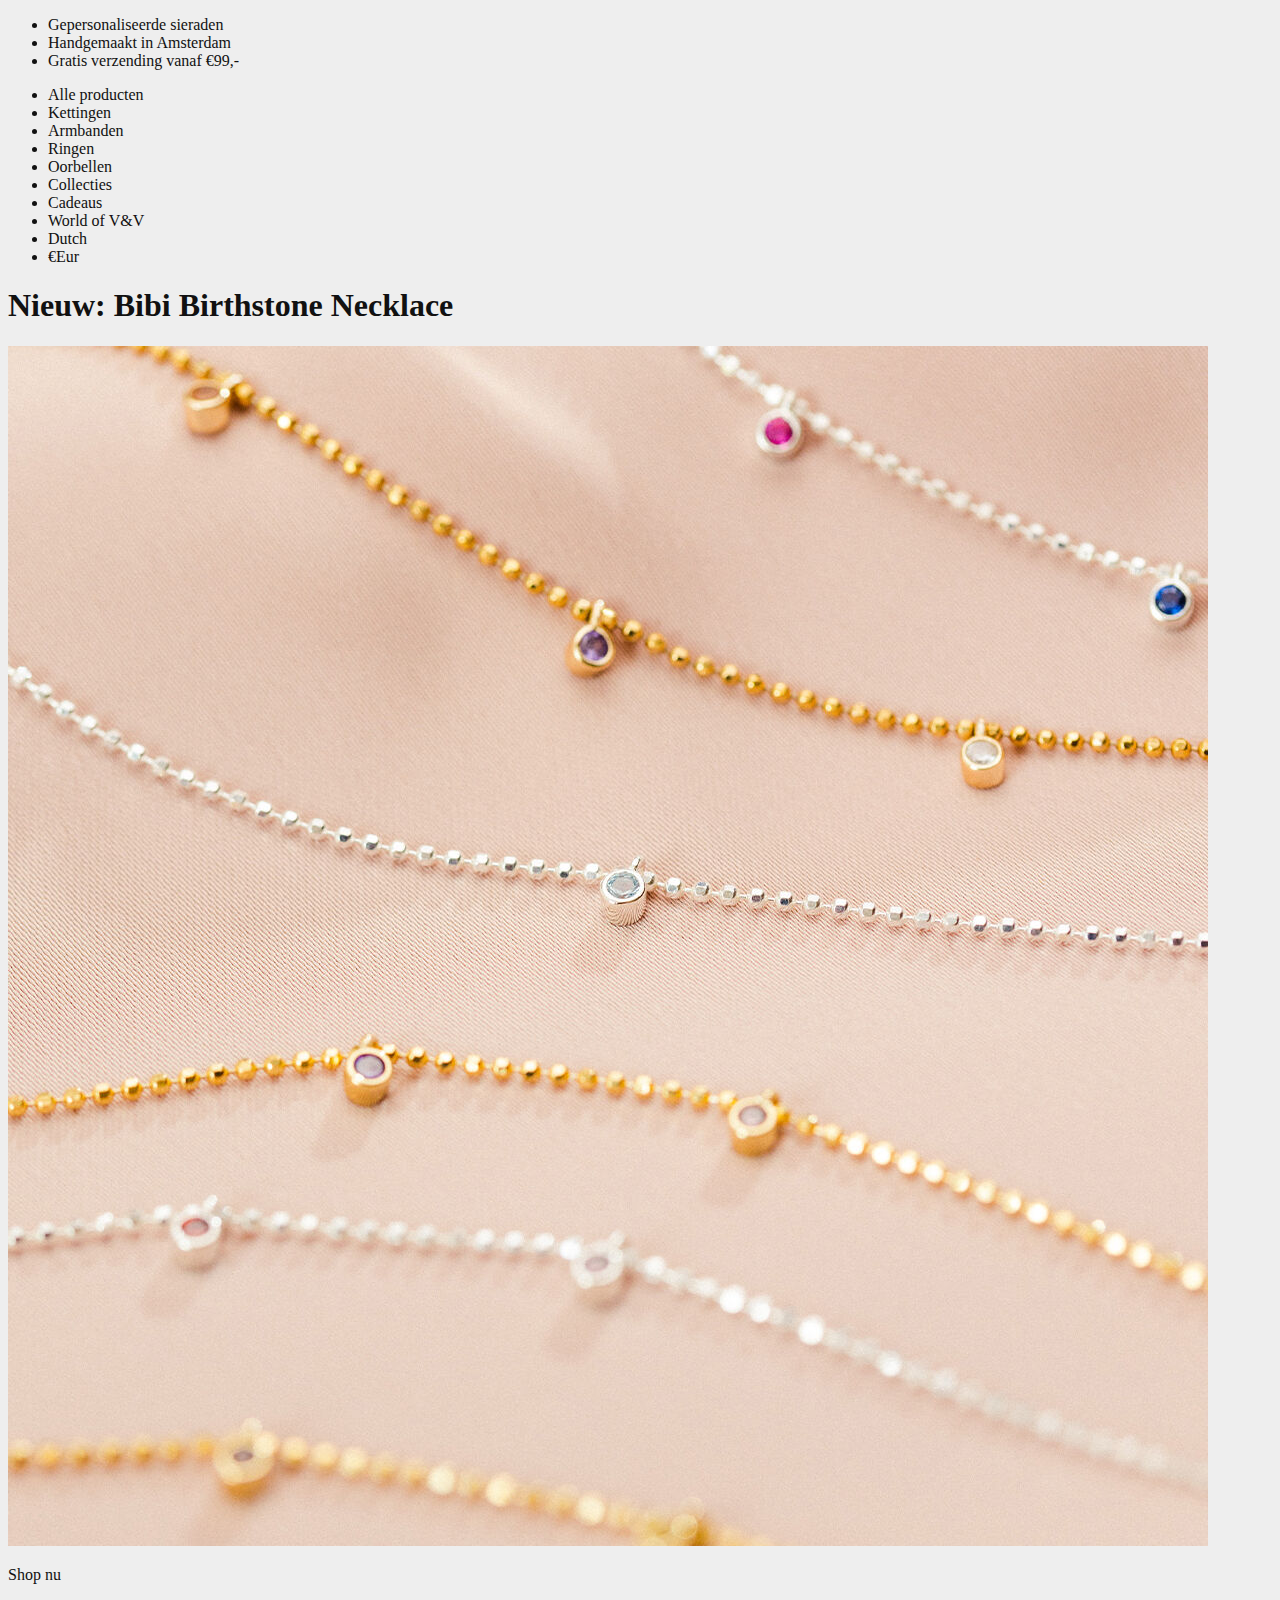
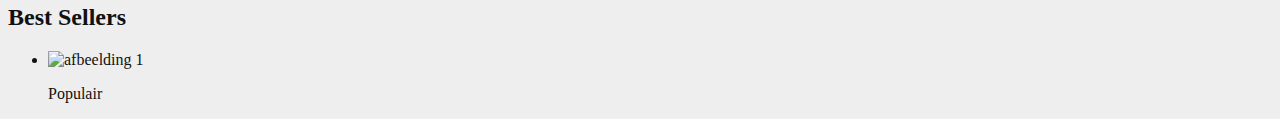
==== index.html @ b92e1af5 "Add files via upload" ====
<!doctype html>
<html lang="nl">
	
<head>
	<meta charset="UTF-8">
	<meta name="author" content="Shelley Schelhaas">
	<meta name="viewport" content="width=device-width, initial-scale=1">
	<title>Gepersonaliseerde sieraden kopen bij Vedder & Vedder</title>
	<link href="styles/style.css" rel="stylesheet">
	<link rel="icon" type="image/svg+xml" href="images/favicoon.png">
</head>

<body>
	<header>
		<ul>
			<li>Gepersonaliseerde sieraden</li>
			<li>Handgemaakt in Amsterdam</li>	
			<li>Gratis verzending vanaf €99,-</li>
		</ul>

		<nav>
			<ul>
				<li class="navigatie">Alle producten</li>
				<li class="navigatie">Kettingen</li>	
				<li class="navigatie">Armbanden</li>
				<li class="navigatie">Ringen</li>
				<li class="navigatie">Oorbellen</li>	
				<li class="navigatie">Collecties</li>
				<li class="navigatie">Cadeaus</li>
				<li class="navigatie">World of V&V</li>	
				<li class="navigatie">Dutch</li>
				<li class="navigatie">€Eur</li>
			</ul>
		</nav>
	</header>

	<h1>Nieuw: Bibi Birthstone Necklace</h1>

		<section>
			<img src="images/1200x1200bibibubble.jpeg" alt="Bibi Birthstone Necklace">
			<p>Shop nu</p>
		</section>

		<section>
			<h2>Best Sellers</h2>
			<ul>
				<li><img src="afbeelding 1" alt="afbeelding 1">	<p>Populair</p> </li>
			</ul>
		</section>

	
</body>
	
</html>
---- styles/style.css ----
/**************/
/* CSS REMEDY */
/**************/
*, *::after, *::before {
  box-sizing:border-box;  
}

button, summary {
	cursor: pointer;
}





/*********************/
/* CUSTOM PROPERTIES */
/*********************/
:root {
	/* startje */
	--color-text:#111;
	--color-background:#eee;
}





/****************/
/* JOUW STYLING */
/****************/

/* jouw code */

body {
  color:var(--color-text);
  background-color:var(--color-background);
}
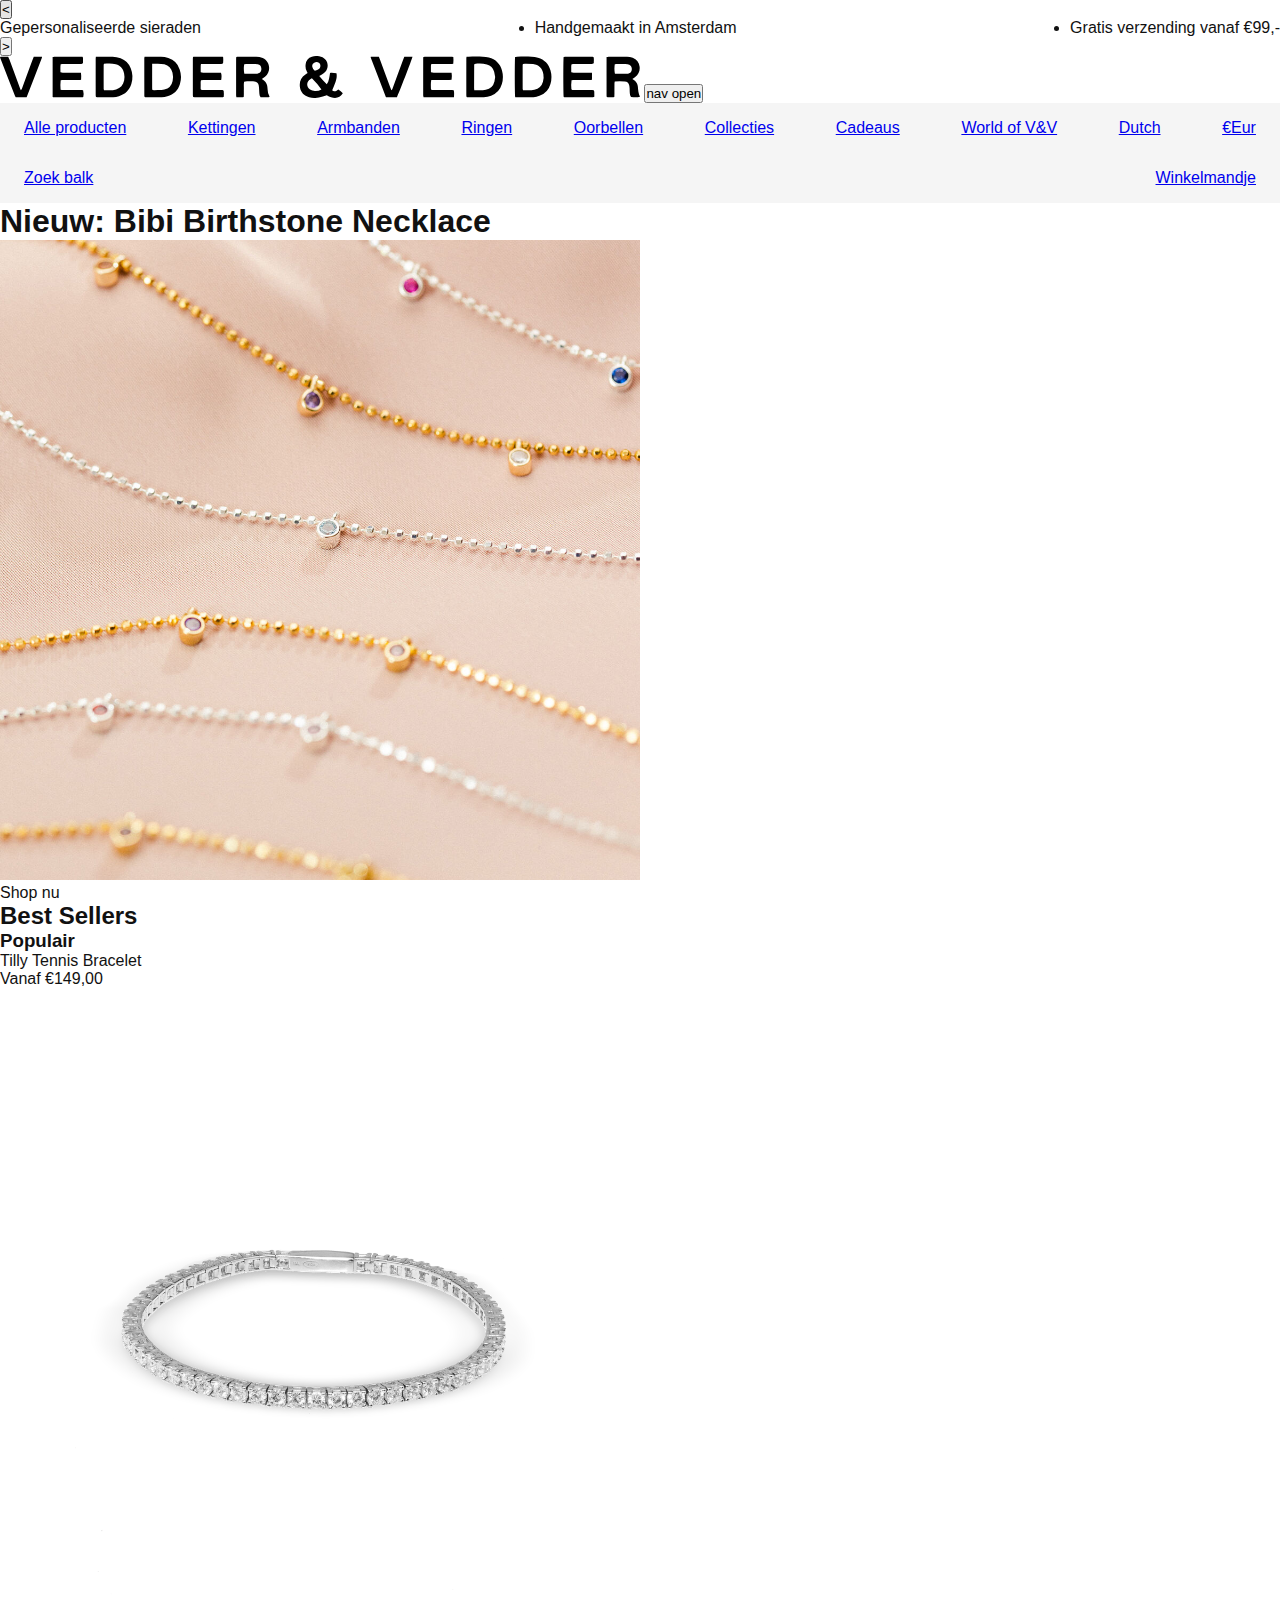
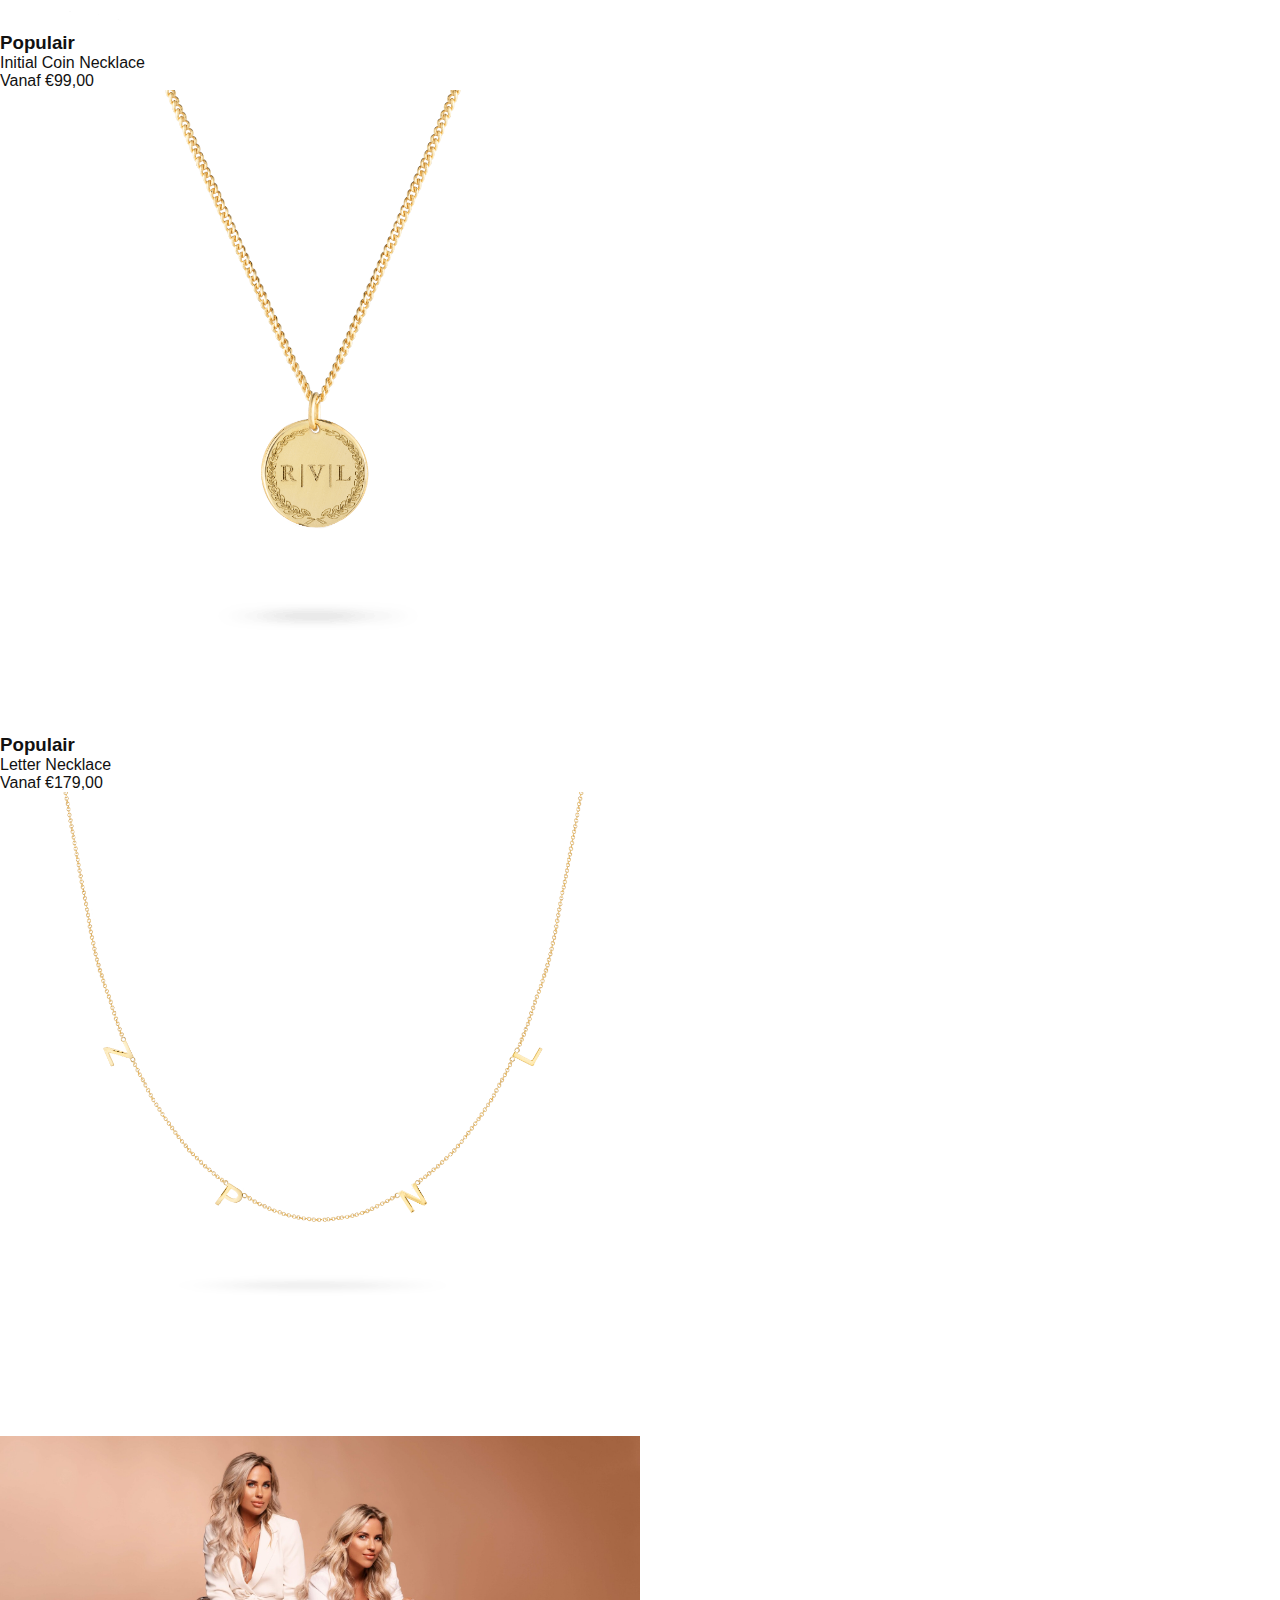
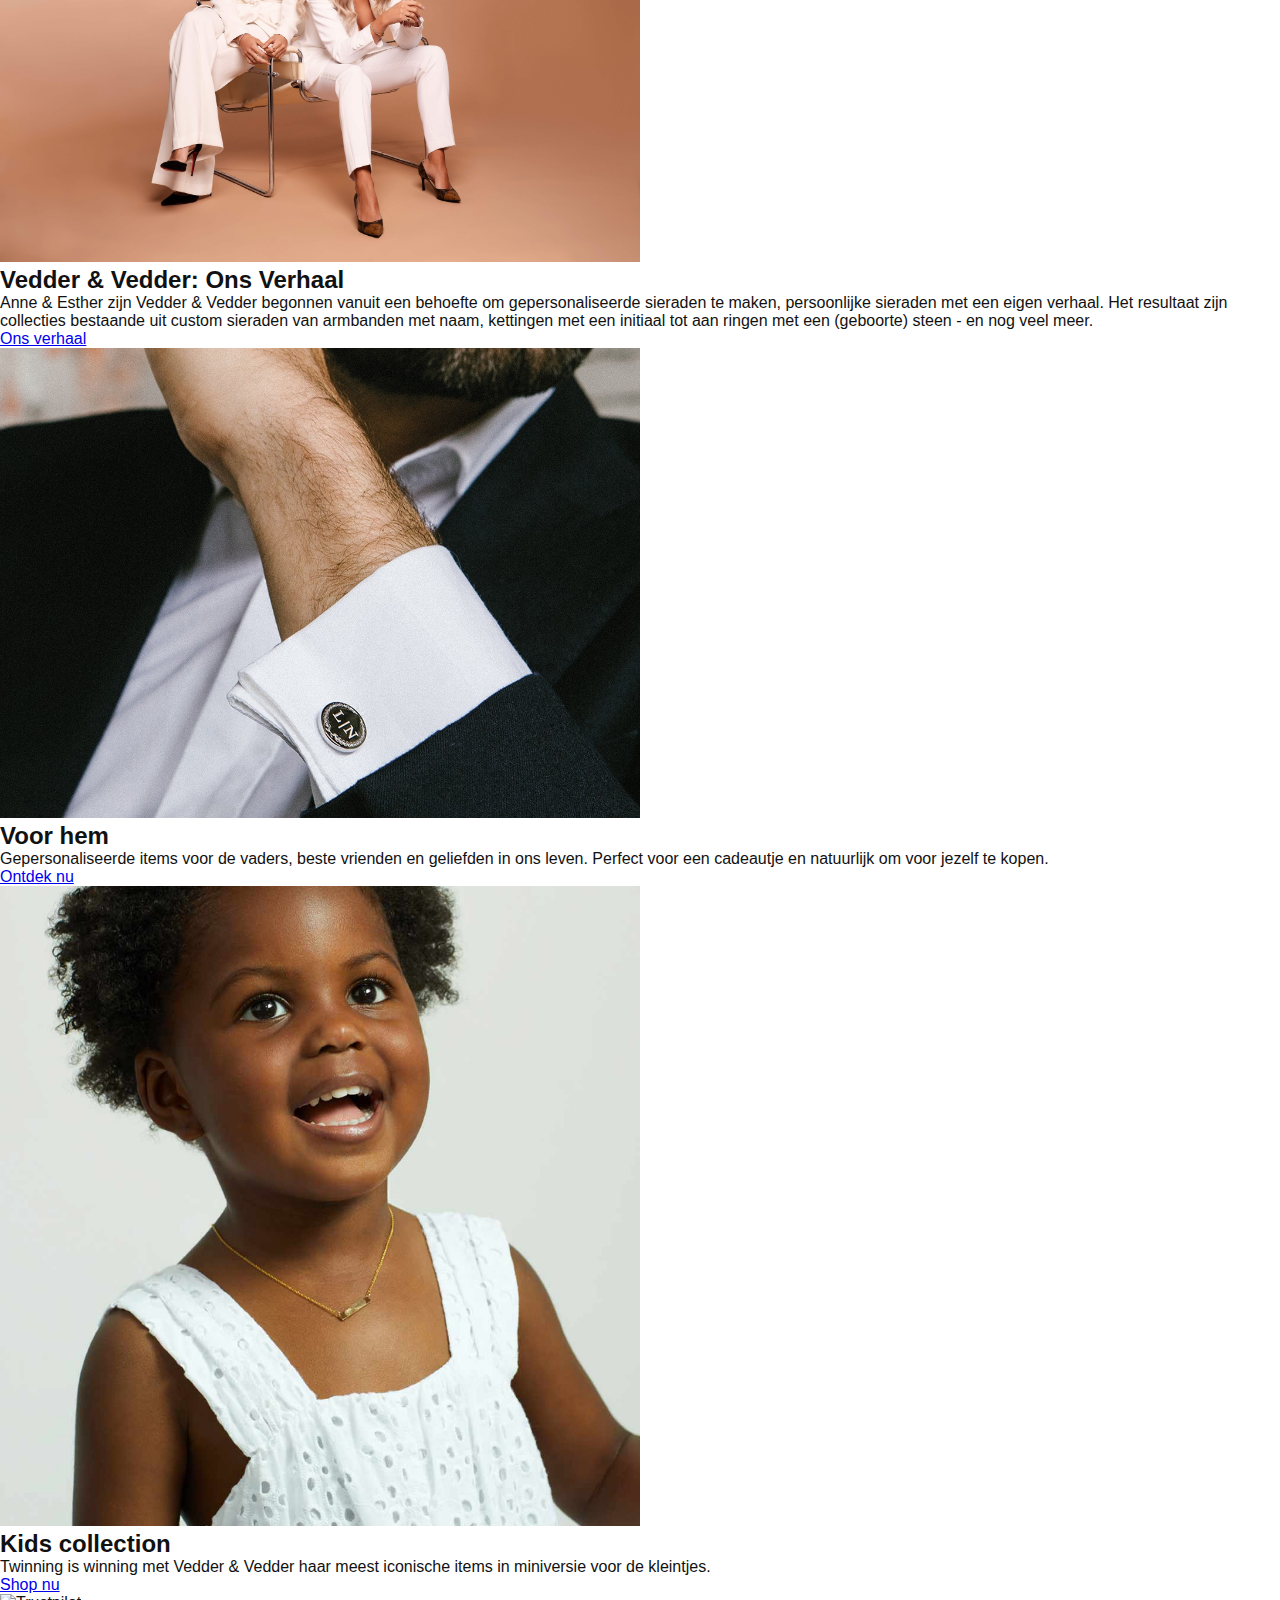
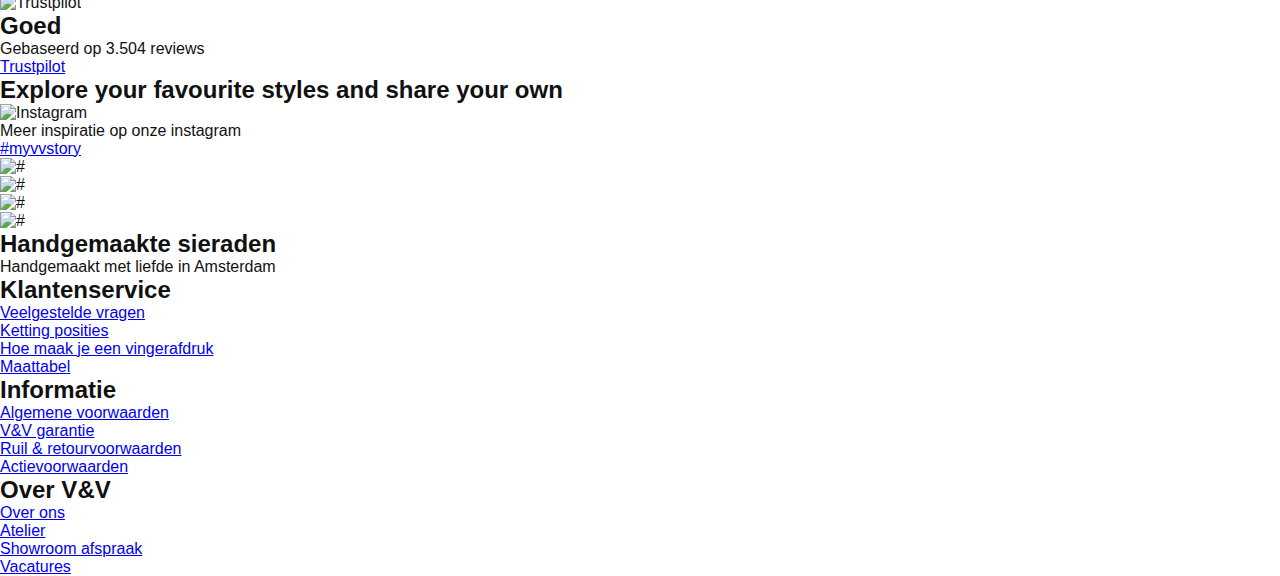
==== commit d7443a66: "Add files via upload" ====
--- a/index.html
+++ b/index.html
@@ -1,6 +1,6 @@
 <!doctype html>
 <html lang="nl">
-	
+
 <head>
 	<meta charset="UTF-8">
 	<meta name="author" content="Shelley Schelhaas">
@@ -12,31 +12,48 @@
 
 <body>
 	<header>
-		<ul>
-			<li>Gepersonaliseerde sieraden</li>
-			<li>Handgemaakt in Amsterdam</li>	
-			<li>Gratis verzending vanaf €99,-</li>
-		</ul>
+		<section>
+			<a href="#" aria-label="welcome sadbckhjas ba"><img src="images/logo.svg" alt="Vedder & Vedder logo"></a>
 
-		<nav>
-			<ul>
-				<li class="navigatie">Alle producten</li>
-				<li class="navigatie">Kettingen</li>	
-				<li class="navigatie">Armbanden</li>
-				<li class="navigatie">Ringen</li>
-				<li class="navigatie">Oorbellen</li>	
-				<li class="navigatie">Collecties</li>
-				<li class="navigatie">Cadeaus</li>
-				<li class="navigatie">World of V&V</li>	
-				<li class="navigatie">Dutch</li>
-				<li class="navigatie">€Eur</li>
-			</ul>
-		</nav>
+			<button>nav open</button>
+			<nav>
+				<ul>
+					<li><a href="#"> Alle producten </a></li>
+					<li><a href="#">Kettingen</a></li>
+					<li><a href="#">Armbanden</a></li>
+					<li><a href="#">Ringen</a></li>
+					<li><a href="#">Oorbellen</a></li>
+					<li><a href="#">Collecties</a></li>
+					<li><a href="#">Cadeaus</a></li>
+					<li><a href="#">World of V&V</a></li>
+					<li><a href="#">Dutch</a></li>
+					<li><a href="#">€Eur</a></li>
+				</ul>
+			</nav>
+	
+			<nav>
+				<ul>
+					<li><a href="#"> Zoek balk </a></li>
+					<li><a href="#"> Winkelmandje </a></li>
+				</ul>
+			</nav>
+		</section>
+
+		<section>
+			<button><</button> 
+				<ul>
+					<li>Gepersonaliseerde sieraden</li>
+					<li>Handgemaakt in Amsterdam</li>
+					<li>Gratis verzending vanaf €99,-</li>
+				</ul>
+					<button>></button>
+		</section>
 	</header>
 
-	<h1>Nieuw: Bibi Birthstone Necklace</h1>
 
+	<main>
 		<section>
+			<h1>Nieuw: Bibi Birthstone Necklace</h1>
 			<img src="images/1200x1200bibibubble.jpeg" alt="Bibi Birthstone Necklace">
 			<p>Shop nu</p>
 		</section>
@@ -44,11 +61,118 @@
 		<section>
 			<h2>Best Sellers</h2>
 			<ul>
-				<li><img src="afbeelding 1" alt="afbeelding 1">	<p>Populair</p> </li>
+				<li>
+					<h3>Populair</h3>
+					<p>Tilly Tennis Bracelet</p>
+					<p>Vanaf €149,00</p>
+					<img src="images/show_tennis_bracelet-silver_met_schaduw.webp" alt="Tilly Tennis Bracelet">
+				</li>
+
+				<li>
+					<h3>Populair</h3>
+					<p>Initial Coin Necklace</p>
+					<p>Vanaf €99,00</p>
+					<img src="images/initial_coin_necklace___rvl___gold.webp" alt="Initial Coin Necklace">
+				</li>
+
+				<li>
+					<h3>Populair</h3>
+					<p>Letter Necklace</p>
+					<p>Vanaf €179,00</p>
+					<img src="images/letter_necklace_vertical_4.webp" alt="Letter Necklace">
+				</li>
 			</ul>
 		</section>
 
-	
+		<section>
+			<img src="images/an-es-homepage.jpeg" alt="Anne & Esther Vedder">
+			<h2>Vedder & Vedder: Ons Verhaal</h2>
+			<p>Anne & Esther zijn Vedder & Vedder begonnen vanuit een behoefte om gepersonaliseerde sieraden te maken,
+				persoonlijke sieraden met een eigen verhaal. Het resultaat zijn collecties bestaande uit custom
+				sieraden van armbanden met naam, kettingen met een initiaal tot aan ringen met een (geboorte) steen - en
+				nog veel
+				meer.</p>
+			<p><a href="#"> Ons verhaal</a></li>
+			</p>
+		</section>
+
+		<section>
+			<img src="images/mens_collection.webp" alt="De mannencollectie">
+			<h2>Voor hem</h2>
+			<p>Gepersonaliseerde items voor de vaders, beste vrienden en geliefden in ons leven. Perfect voor een
+				cadeautje
+				en natuurlijk om voor jezelf te kopen.</p>
+			<p><a href="#">Ontdek nu</a></li>
+			</p>
+		</section>
+
+		<section>
+			<img src="images/kids_1.webp" alt="De kidscollectie">
+			<h2>Kids collection</h2>
+			<p>Twinning is winning met Vedder & Vedder haar meest iconische items in miniversie voor de kleintjes.</p>
+			<p><a href="#">Shop nu</a></li>
+			</p>
+		</section>
+
+		<section>
+			<img src="#" alt="Trustpilot">
+			<h2>Goed</h2>
+			<p>Gebaseerd op 3.504 reviews</p>
+			<p><a href="https://www.trustpilot.com/review/www.vedder-vedder.com">Trustpilot</a></p>
+		</section>
+
+
+		<section>
+			<h2>Explore your favourite styles and share your own</h2>
+			<img src="#" alt="Instagram">
+			<p>Meer inspiratie op onze instagram</p>
+			<p><a href="https://www.instagram.com/explore/tags/myvvstory/">#myvvstory</a></p>
+			<ul>
+				<li><img src="#" alt="#"></li>
+				<li><img src="#" alt="#"></li>
+				<li><img src="#" alt="#"></li>
+				<li><img src="#" alt="#"></li>
+			</ul>
+		</section>
+
+		<section>
+			<h2>Handgemaakte sieraden</h2>
+			<p>Handgemaakt met liefde in Amsterdam</p>
+		</section>
+	</main>
+
+	<footer>
+		<section>
+			<h2>Klantenservice</h2>
+			<ul>
+				<li><a href="#">Veelgestelde vragen</a></li>
+				<li><a href="#">Ketting posities</a></li>
+				<li><a href="#">Hoe maak je een vingerafdruk</a></li>
+				<li><a href="#">Maattabel</a></li>
+			</ul>
+		</section>
+
+		<section>
+			<h2>Informatie</h2>
+			<ul>
+				<li><a href="#">Algemene voorwaarden</a></li>
+				<li><a href="#">V&V garantie</a></li>
+				<li><a href="#">Ruil & retourvoorwaarden</a></li>
+				<li><a href="#">Actievoorwaarden</a></li>
+			</ul>
+		</section>
+
+		<section>
+			<h2>Over V&V</h2>
+			<ul>
+				<li><a href="#">Over ons</a></li>
+				<li><a href="#">Atelier</a></li>
+				<li><a href="#">Showroom afspraak</a></li>
+				<li><a href="#">Vacatures</a></li>
+			</ul>
+		</section>
+	</footer>
+
 </body>
-	
-</html>
+
+</html>--- a/styles/style.css
+++ b/styles/style.css
@@ -1,11 +1,16 @@
 /**************/
 /* CSS REMEDY */
 /**************/
-*, *::after, *::before {
-  box-sizing:border-box;  
+*,
+*::after,
+*::before {
+	box-sizing: border-box;
+	padding: 0;
+	margin: 0;
 }
 
-button, summary {
+button,
+summary {
 	cursor: pointer;
 }
 
@@ -18,8 +23,8 @@
 /*********************/
 :root {
 	/* startje */
-	--color-text:#111;
-	--color-background:#eee;
+	--color-text: #111;
+	--color-background: #white;
 }
 
 
@@ -30,10 +35,94 @@
 /* JOUW STYLING */
 /****************/
 
-/* jouw code */
-
 body {
-  color:var(--color-text);
-  background-color:var(--color-background);
+	color: var(--color-text);
+	background-color: var(--color-background);
+	font-family: Mabry Pro, Helvetica Neue, Helvetica, Arial, sans-serif;
 }
 
+
+
+
+
+img {
+	max-width: 50%;
+}
+
+
+
+/****************/
+/* HEADER */
+/****************/
+
+body header {
+	display: flex;
+	flex-direction: column-reverse;
+}
+
+
+header {
+	background-color: white;
+	
+}
+
+
+
+header section:nth-of-type(2) ul {
+	display: flex;
+	justify-content: space-between;
+}
+
+header section a {
+	order: 2;
+}
+
+
+ul {}
+
+
+
+
+nav {
+	background: whitesmoke;
+	padding: 0 1em;
+	color: darkgrey;
+	margin: auto;
+}
+
+
+nav ul {
+	list-style-type: none;
+	display: flex;
+	flex-wrap: wrap;
+	justify-content: space-between;
+	align-items: center;
+}
+
+
+
+
+
+nav li {
+	display: block;
+	padding: 1em .5em;
+}
+
+
+
+
+/****************/
+/* MAIN */
+/****************/
+
+main {}
+
+
+
+
+
+/****************/
+/* FOOTER */
+/****************/
+
+footer {}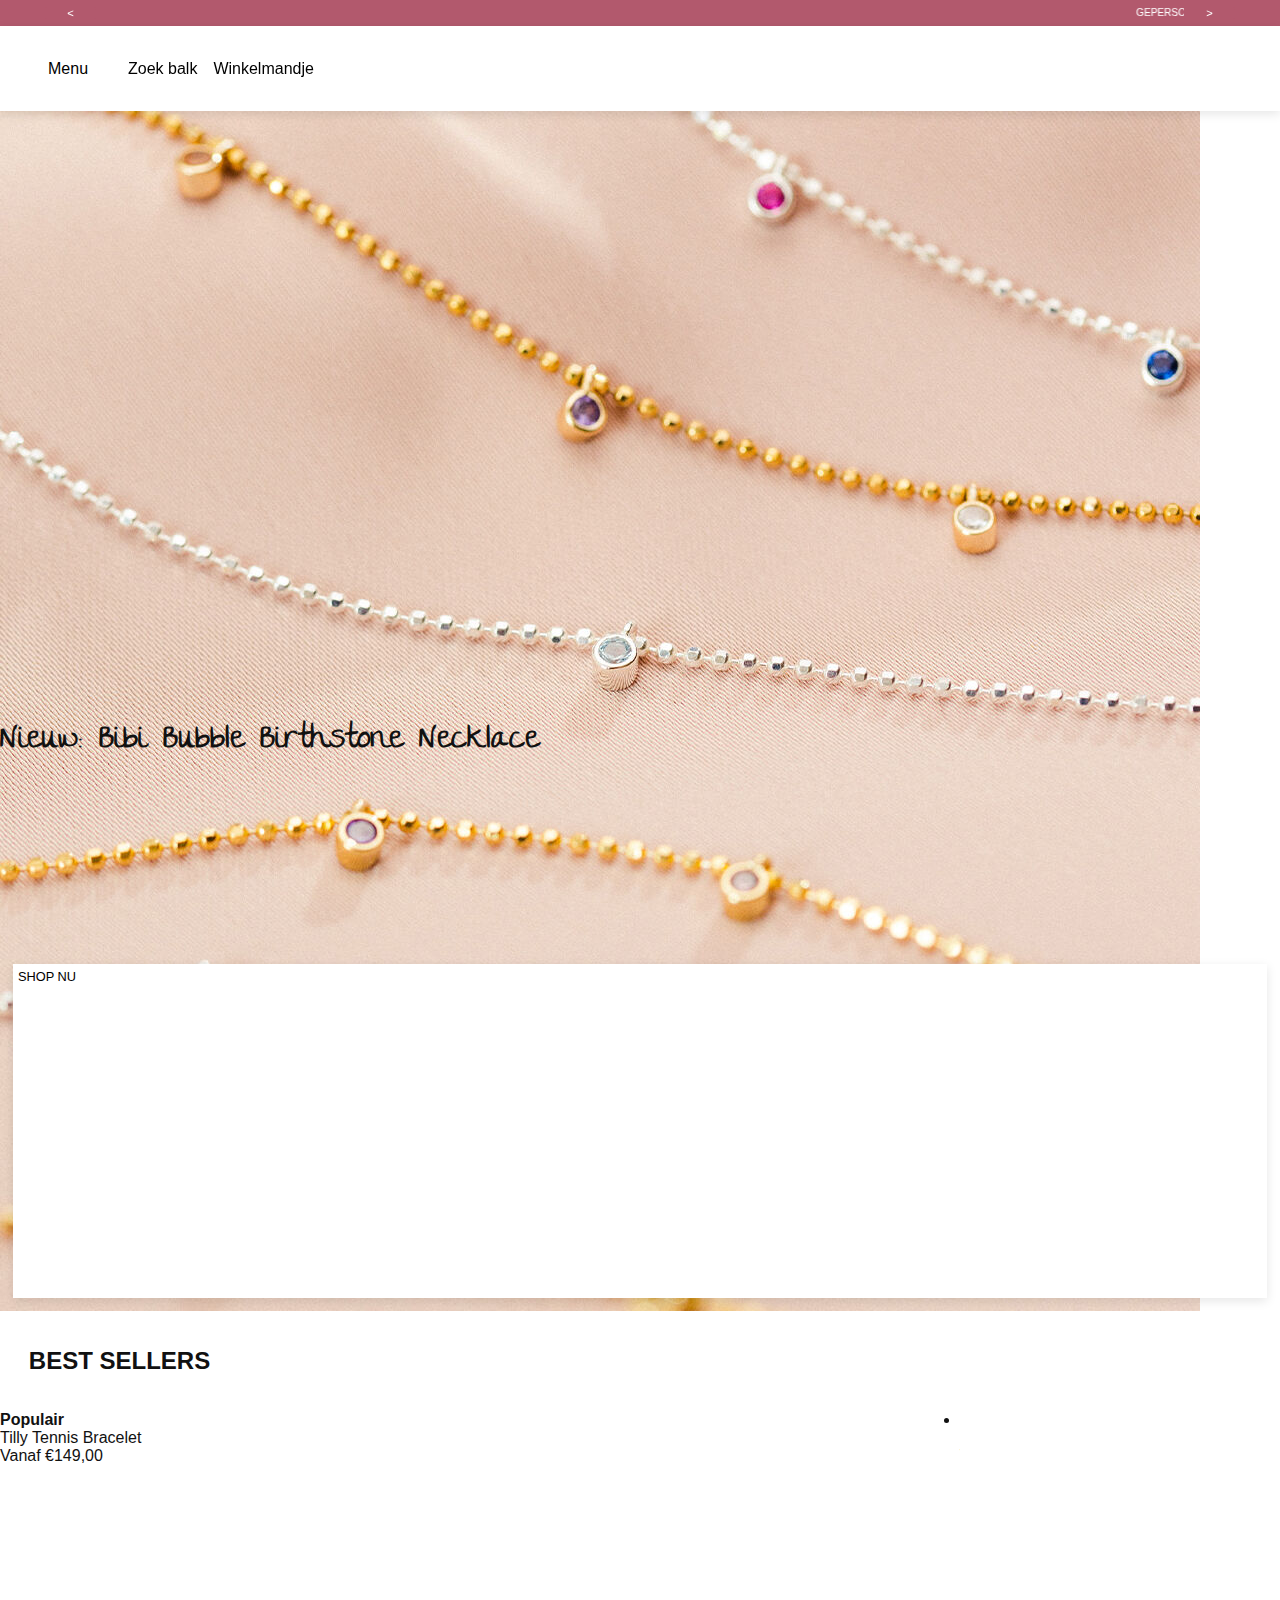
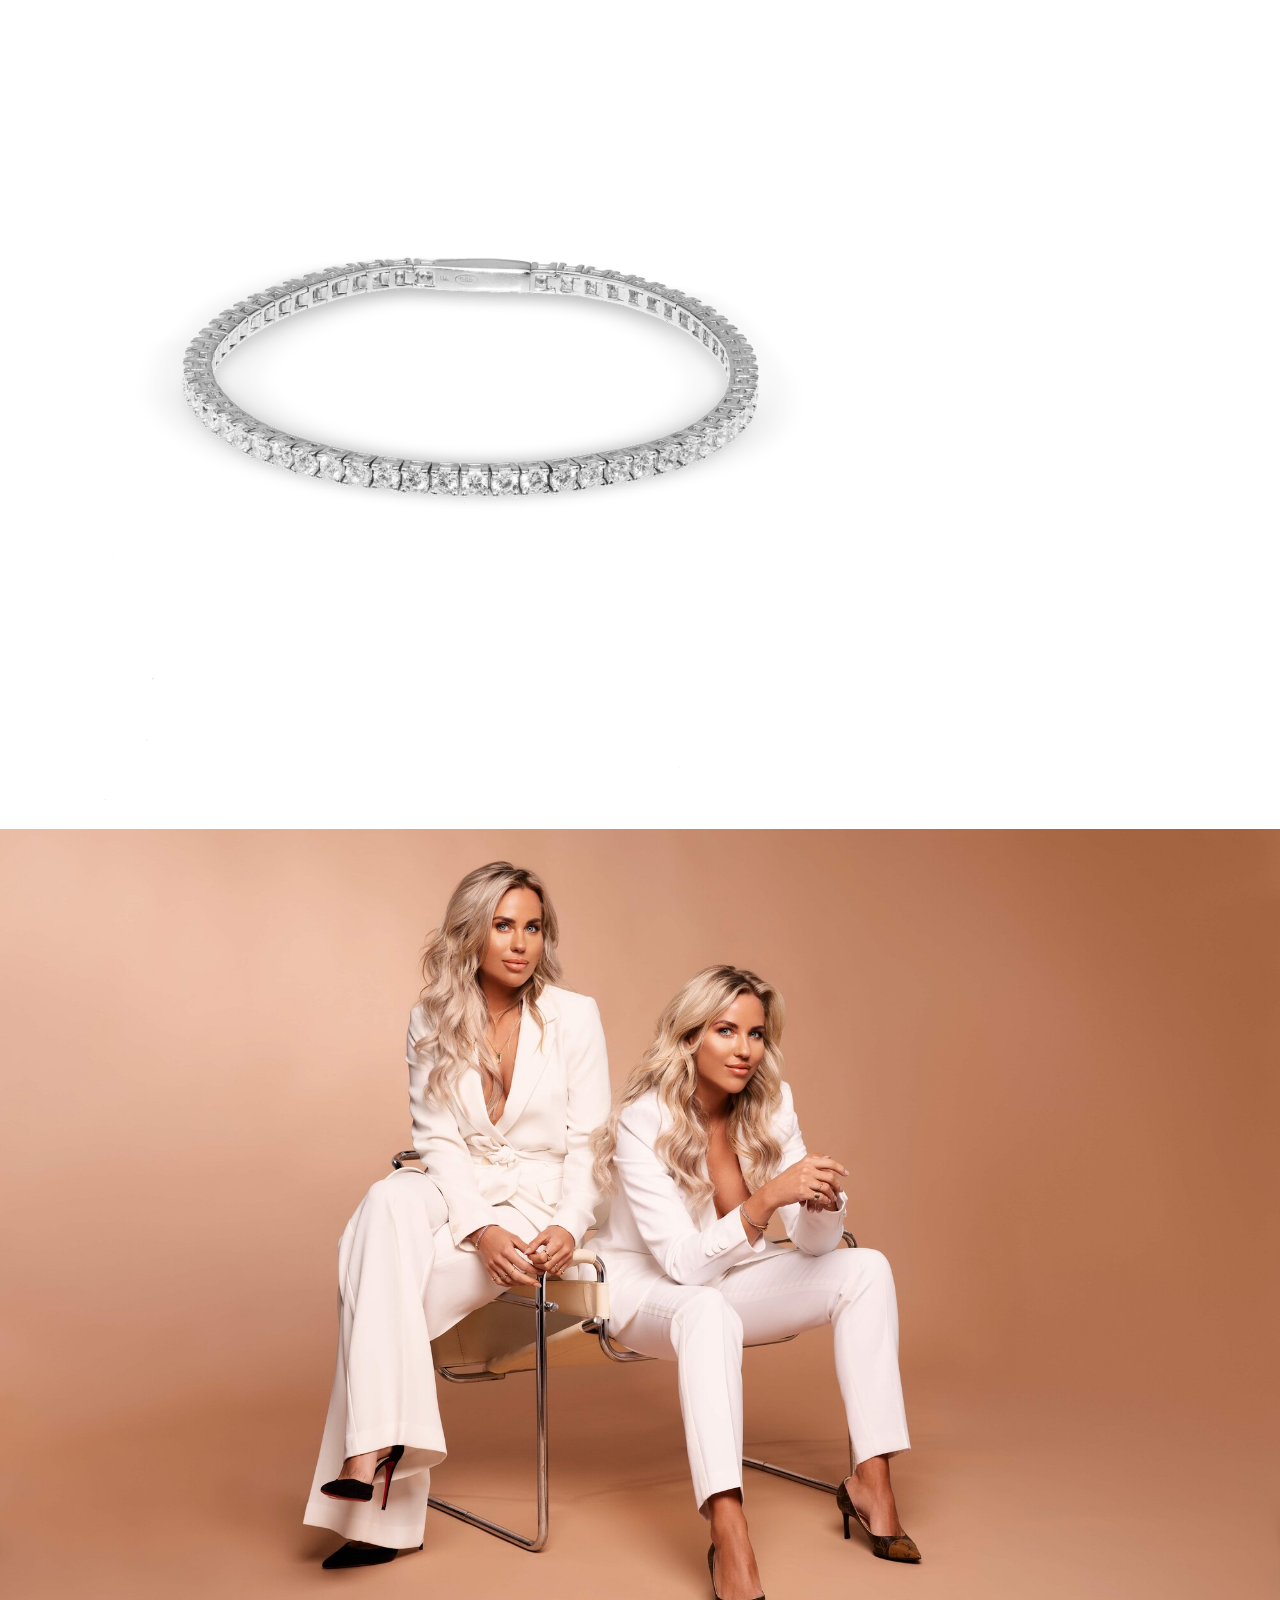
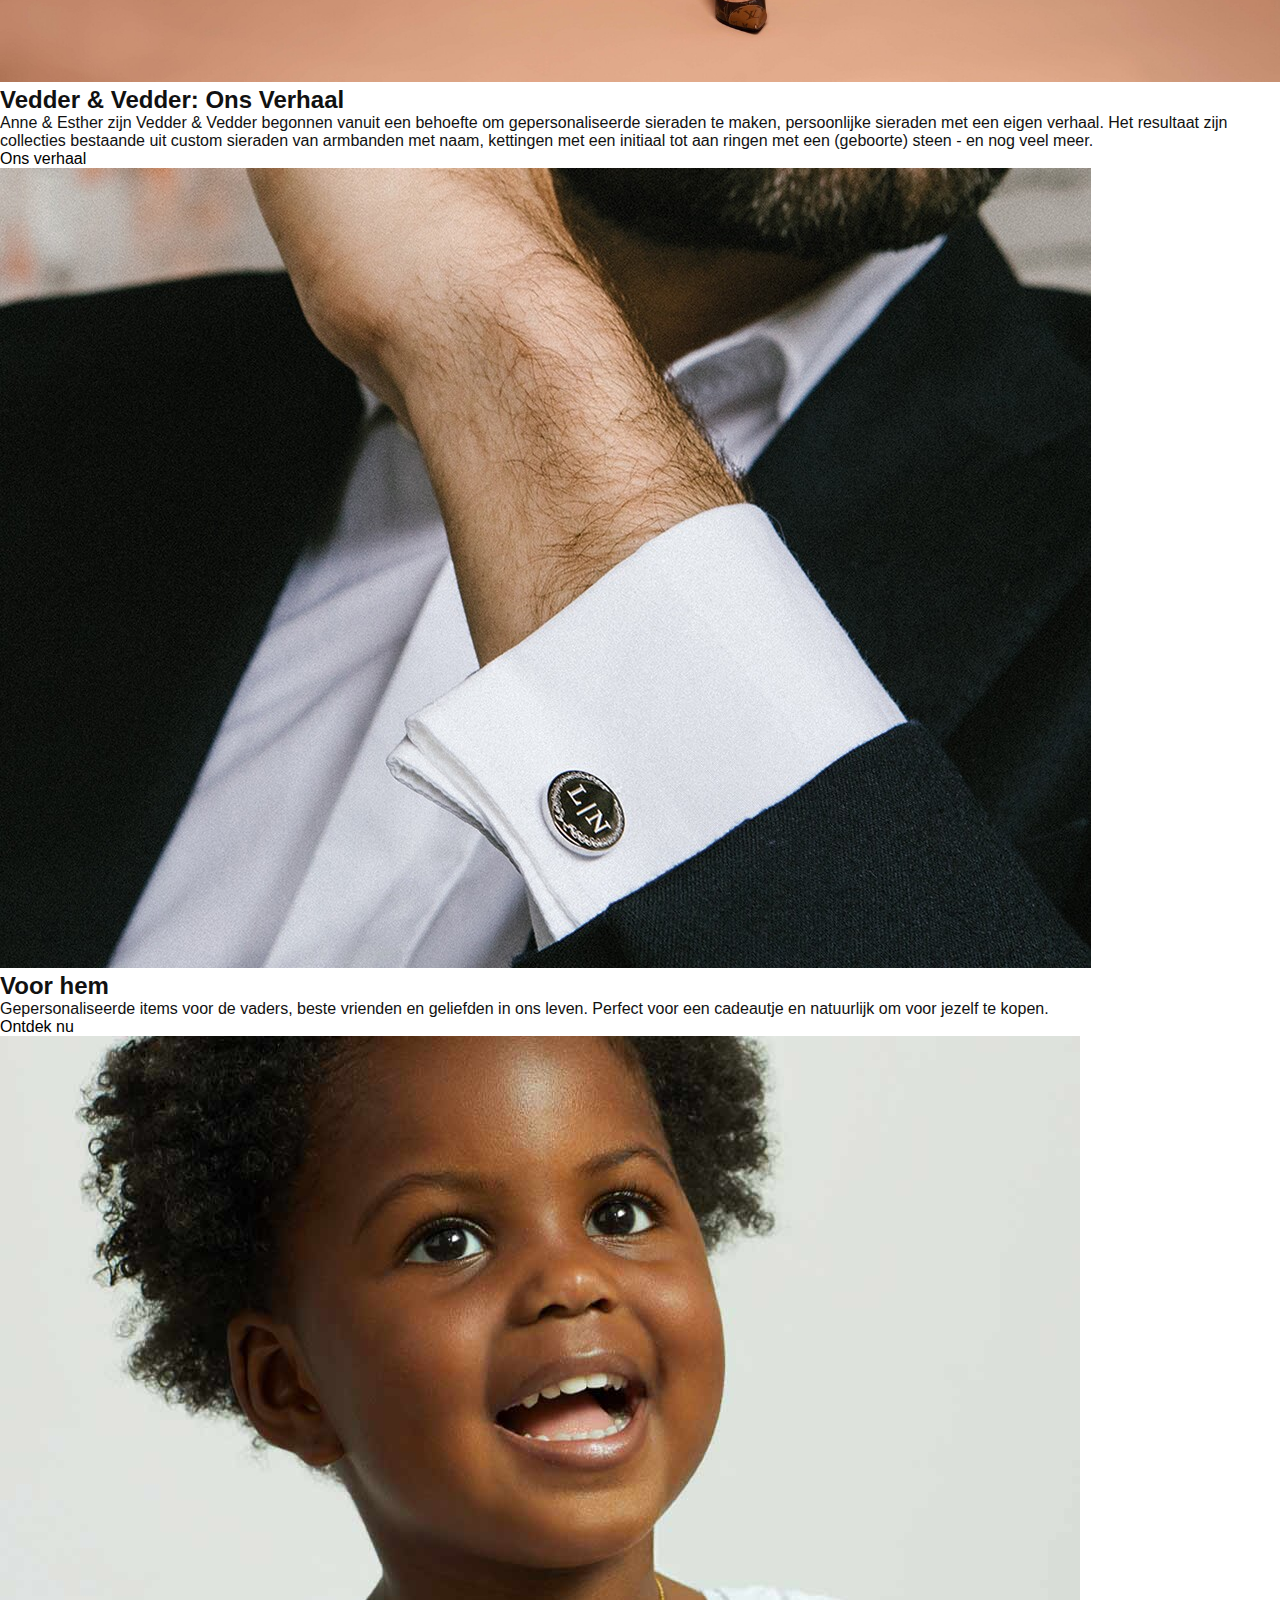
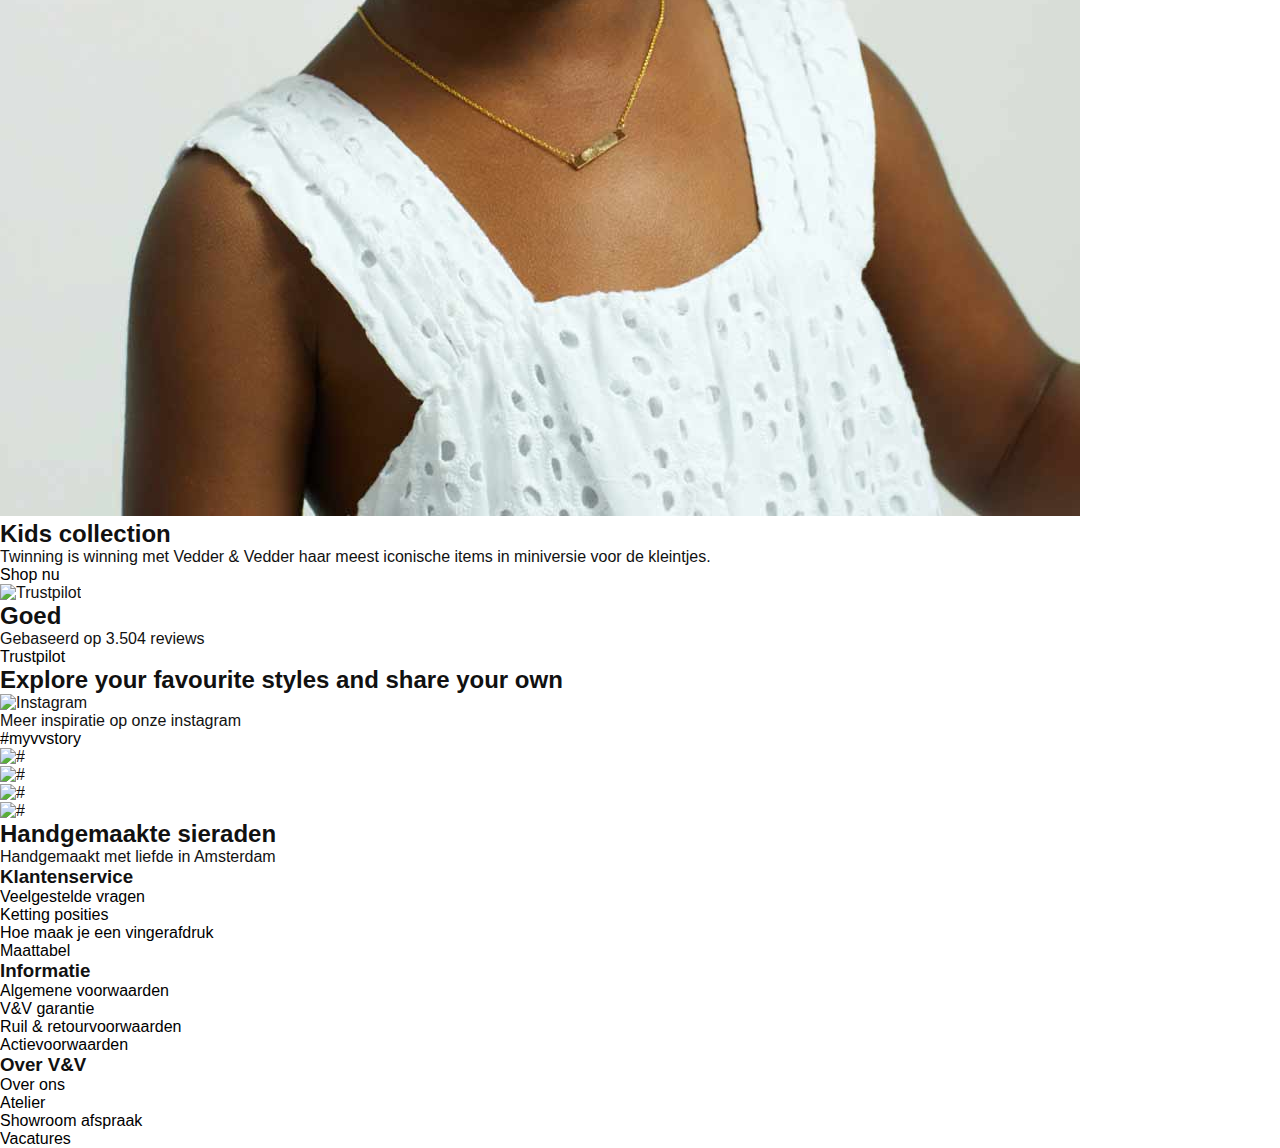
==== commit 3f4334c2: "Add files via upload" ====
--- a/index.html
+++ b/index.html
@@ -8,28 +8,34 @@
 	<title>Gepersonaliseerde sieraden kopen bij Vedder & Vedder</title>
 	<link href="styles/style.css" rel="stylesheet">
 	<link rel="icon" type="image/svg+xml" href="images/favicoon.png">
+	<style>
+		@import url('https://fonts.googleapis.com/css2?family=Alegreya+Sans:wght@500&family=Luckiest+Guy&family=Pacifico&family=Sniglet:wght@400;800&family=Source+Sans+Pro:wght@300&family=The+Girl+Next+Door&display=swap');
+		</style>
 </head>
 
 <body>
 	<header>
 		<section>
-			<a href="#" aria-label="welcome sadbckhjas ba"><img src="images/logo.svg" alt="Vedder & Vedder logo"></a>
+			
+			<h1 aria-label="Welkom bij Vedder & Vedder">
+				<img src="images/logo.svg" alt="Vedder & Vedder logo">
+			</h1>
 
-			<button>nav open</button>
-			<nav>
-				<ul>
-					<li><a href="#"> Alle producten </a></li>
-					<li><a href="#">Kettingen</a></li>
-					<li><a href="#">Armbanden</a></li>
-					<li><a href="#">Ringen</a></li>
-					<li><a href="#">Oorbellen</a></li>
-					<li><a href="#">Collecties</a></li>
-					<li><a href="#">Cadeaus</a></li>
-					<li><a href="#">World of V&V</a></li>
-					<li><a href="#">Dutch</a></li>
-					<li><a href="#">€Eur</a></li>
-				</ul>
-			</nav>
+			<button>Menu</button>
+				<nav>
+					<ul>
+						<li><a href="#"> Alle producten </a></li>
+						<li><a href="#">Kettingen</a></li>
+						<li><a href="#">Armbanden</a></li>
+						<li><a href="#">Ringen</a></li>
+						<li><a href="#">Oorbellen</a></li>
+						<li><a href="#">Collecties</a></li>
+						<li><a href="#">Cadeaus</a></li>
+						<li><a href="#">World of V&V</a></li>
+						<li><a href="#">Dutch</a></li>
+						<li><a href="#">€Eur</a></li>
+					</ul>
+				</nav>
 	
 			<nav>
 				<ul>
@@ -41,42 +47,45 @@
 
 		<section>
 			<button><</button> 
+			<marquee behavior="" direction="">
 				<ul>
 					<li>Gepersonaliseerde sieraden</li>
 					<li>Handgemaakt in Amsterdam</li>
 					<li>Gratis verzending vanaf €99,-</li>
 				</ul>
+			  </marquee>
 					<button>></button>
 		</section>
 	</header>
 
 
+
 	<main>
 		<section>
-			<h1>Nieuw: Bibi Birthstone Necklace</h1>
+			<h2>Nieuw: Bibi Bubble Birthstone Necklace</h2>
 			<img src="images/1200x1200bibibubble.jpeg" alt="Bibi Birthstone Necklace">
 			<p>Shop nu</p>
 		</section>
 
 		<section>
-			<h2>Best Sellers</h2>
+			<h3>Best Sellers</h3>
 			<ul>
 				<li>
-					<h3>Populair</h3>
+					<h4>Populair</h4>
 					<p>Tilly Tennis Bracelet</p>
 					<p>Vanaf €149,00</p>
 					<img src="images/show_tennis_bracelet-silver_met_schaduw.webp" alt="Tilly Tennis Bracelet">
 				</li>
 
 				<li>
-					<h3>Populair</h3>
+					<h4>Populair</h4>
 					<p>Initial Coin Necklace</p>
 					<p>Vanaf €99,00</p>
 					<img src="images/initial_coin_necklace___rvl___gold.webp" alt="Initial Coin Necklace">
 				</li>
 
 				<li>
-					<h3>Populair</h3>
+					<h4>Populair</h4>
 					<p>Letter Necklace</p>
 					<p>Vanaf €179,00</p>
 					<img src="images/letter_necklace_vertical_4.webp" alt="Letter Necklace">
@@ -143,7 +152,7 @@
 
 	<footer>
 		<section>
-			<h2>Klantenservice</h2>
+			<h3>Klantenservice</h2>
 			<ul>
 				<li><a href="#">Veelgestelde vragen</a></li>
 				<li><a href="#">Ketting posities</a></li>
@@ -153,7 +162,7 @@
 		</section>
 
 		<section>
-			<h2>Informatie</h2>
+			<h3>Informatie</h2>
 			<ul>
 				<li><a href="#">Algemene voorwaarden</a></li>
 				<li><a href="#">V&V garantie</a></li>
@@ -163,7 +172,7 @@
 		</section>
 
 		<section>
-			<h2>Over V&V</h2>
+			<h3>Over V&V</h2>
 			<ul>
 				<li><a href="#">Over ons</a></li>
 				<li><a href="#">Atelier</a></li>
@@ -172,7 +181,8 @@
 			</ul>
 		</section>
 	</footer>
-
+	<script language="JavaScript" src="scripts/script.js">
+	</script>
 </body>
 
 </html>--- a/styles/style.css
+++ b/styles/style.css
@@ -41,13 +41,25 @@
 	font-family: Mabry Pro, Helvetica Neue, Helvetica, Arial, sans-serif;
 }
 
-
-
-
-
 img {
-	max-width: 50%;
-}
+	max-width: 100%;
+}
+
+a {
+	color: black;
+	text-decoration: none;
+}
+
+li	{
+	text-decoration: none;
+	appearance: none;
+
+}
+
+
+
+
+
 
 
 
@@ -55,58 +67,145 @@
 /* HEADER */
 /****************/
 
-body header {
+header {
+	min-height: 4em;
+
 	display: flex;
 	flex-direction: column-reverse;
-}
-
-
-header {
-	background-color: white;
+	position: sticky;
+	top: 0;
+	z-index: 100;
+}
+
+
+header section:nth-of-type(1) {
+
+	padding: 1.5em;
+	background-color: white;
+	box-shadow: 0 3px 10px rgb(0 0 0 / 0.1);
+
+	display: flex;
+	justify-content: space-between;
+	flex-direction: row;
+	justify-content: flex-start;
+	gap: 1em;
+	align-items: center;
+}
+
+
+
+
+/* NAV - menu */
+
+header section:nth-of-type(1) button {
+	padding: .5em;
+
+
+	display: flex;
+	align-items: center;
+	gap: .25em;
+
 	
-}
-
-
+	appearance: none;
+	background-color: white;
+	border: none;
+	border-radius: .25em;
+	font: inherit;
+	text-align: center;
+	color: black;
+
+	
+	position: relative;
+	z-index: 100;
+}
+
+
+/**************************/
+/* MENU OPENEN/SLUITEN */
+/**************************/
+
+header section:nth-of-type(1) nav:nth-of-type(1) ul {
+	background-color: white;
+	margin: 0;
+	padding: 0;
+	list-style: none;
+
+	display: flex;
+	flex-wrap: wrap;
+	flex-direction: column;
+	gap: 1em;
+	align-content: start;
+
+	background-color: #f8f7f4;
+	text-transform: uppercase;
+
+	position: fixed;
+	top: 0;
+	bottom: 0;
+	left: 0;
+	right: 0;
+
+	transform: translateY(-100%);
+	transition: 10s;
+}
+
+header section:nth-of-type(1) nav:nth-of-type(1).menuGeopend {
+	transform: translateY(0%);
+}
+
+
+
+header section:nth-of-type(1) nav:nth-of-type(2) ul {
+	margin: 0;
+	padding: 0;
+	list-style: none;
+
+	display: flex;
+	gap: 1em;
+	align-items: center;
+}
+
+/* SECTION 2 = RECLAME */
+header section:nth-of-type(2) button {
+	appearance: none;
+	background-color: white;
+	border: none;
+	border-radius: .25em;
+	font: inherit;
+	text-align: center;
+	color: black;
+}
+
+header section:nth-of-type(2) {
+	padding: 7px 4em;
+	background-color: #b2596d;
+	font-size: 0.7em;
+	color: white;
+	text-transform: uppercase;
+
+	display: flex;
+	justify-content: space-around;
+}
 
 header section:nth-of-type(2) ul {
-	display: flex;
+	padding: 0em 1em;
+	list-style: none;
+	font-size: .9em;
+
+	display: flex;
+	gap: 10em;
 	justify-content: space-between;
 }
 
-header section a {
-	order: 2;
-}
-
-
-ul {}
-
-
-
-
-nav {
-	background: whitesmoke;
-	padding: 0 1em;
-	color: darkgrey;
-	margin: auto;
-}
-
-
-nav ul {
-	list-style-type: none;
-	display: flex;
-	flex-wrap: wrap;
-	justify-content: space-between;
-	align-items: center;
-}
-
-
-
-
-
-nav li {
-	display: block;
-	padding: 1em .5em;
-}
+header section:nth-of-type(2) button {
+	padding: 0 2em;
+	background-color: #b2596d;
+	color: white;
+}
+
+
+
+
 
 
 
@@ -115,8 +214,104 @@
 /* MAIN */
 /****************/
 
+
 main {}
 
+/* SECTION 1 = NEW */
+
+main section:nth-of-type(1) {
+	display: grid;
+	grid-template-columns: 100%;
+	grid-template-rows: 10% 10% 10% 10% 10% 10% 10%;
+}
+
+main section:nth-of-type(1) h2 {
+	font-family: 'The Girl Next Door', cursive;
+	font-size: 2em;
+	
+
+	grid-column-start: 1;
+	grid-column-end: -1;
+
+	grid-row-start: 6;
+	grid-row-end: 7;
+	z-index: 90;
+}
+
+main section:nth-of-type(1) img {
+	grid-column-start: 1;
+	grid-column-end: -1;
+
+	grid-row-start: 1;
+	grid-row-end: 9;
+}
+
+main section:nth-of-type(1) p {
+	padding: .4em .4em .4em .4em;
+	margin: 1em 1em 1em 1em;
+	box-shadow: 0 3px 10px rgb(0 0 0 / 0.1);
+	text-transform: uppercase;
+	font-size: .8em;
+	color: black;
+	background-color: white;
+	
+
+	grid-column-start: 1;
+	grid-column-end: 2;
+
+	grid-row-start: 8;
+	grid-row-end: 9;
+
+}
+
+
+
+
+
+/* SECTION 2 = BESTSELLERS */
+main h3 {
+	text-transform: uppercase;
+	font-size: 1.5em;
+	padding: 1.5em 1.2em;
+}
+
+main section:nth-of-type(2) {}
+
+
+main section:nth-of-type(2) ul {
+	width: 75%;
+	height: 75%;
+	display: flex;
+	overflow-x: auto;
+}
+
+main section:nth-of-type(2) li {
+	width: 100%;
+	flex-shrink: 0;
+
+
+}
+
+/* SECTION 3 = ONS VERHAAL */
+
+main section:nth-of-type(3) {}
+
+/* SECTION 4 = VOOR HEM */
+
+main section:nth-of-type(4) {}
+
+/* SECTION 5 = KIDS */
+
+main section:nth-of-type(5) {}
+
+/* SECTION 6 = TRUSTPILOT */
+
+main section:nth-of-type(6) {}
+
+
+
+
+
 
 
 
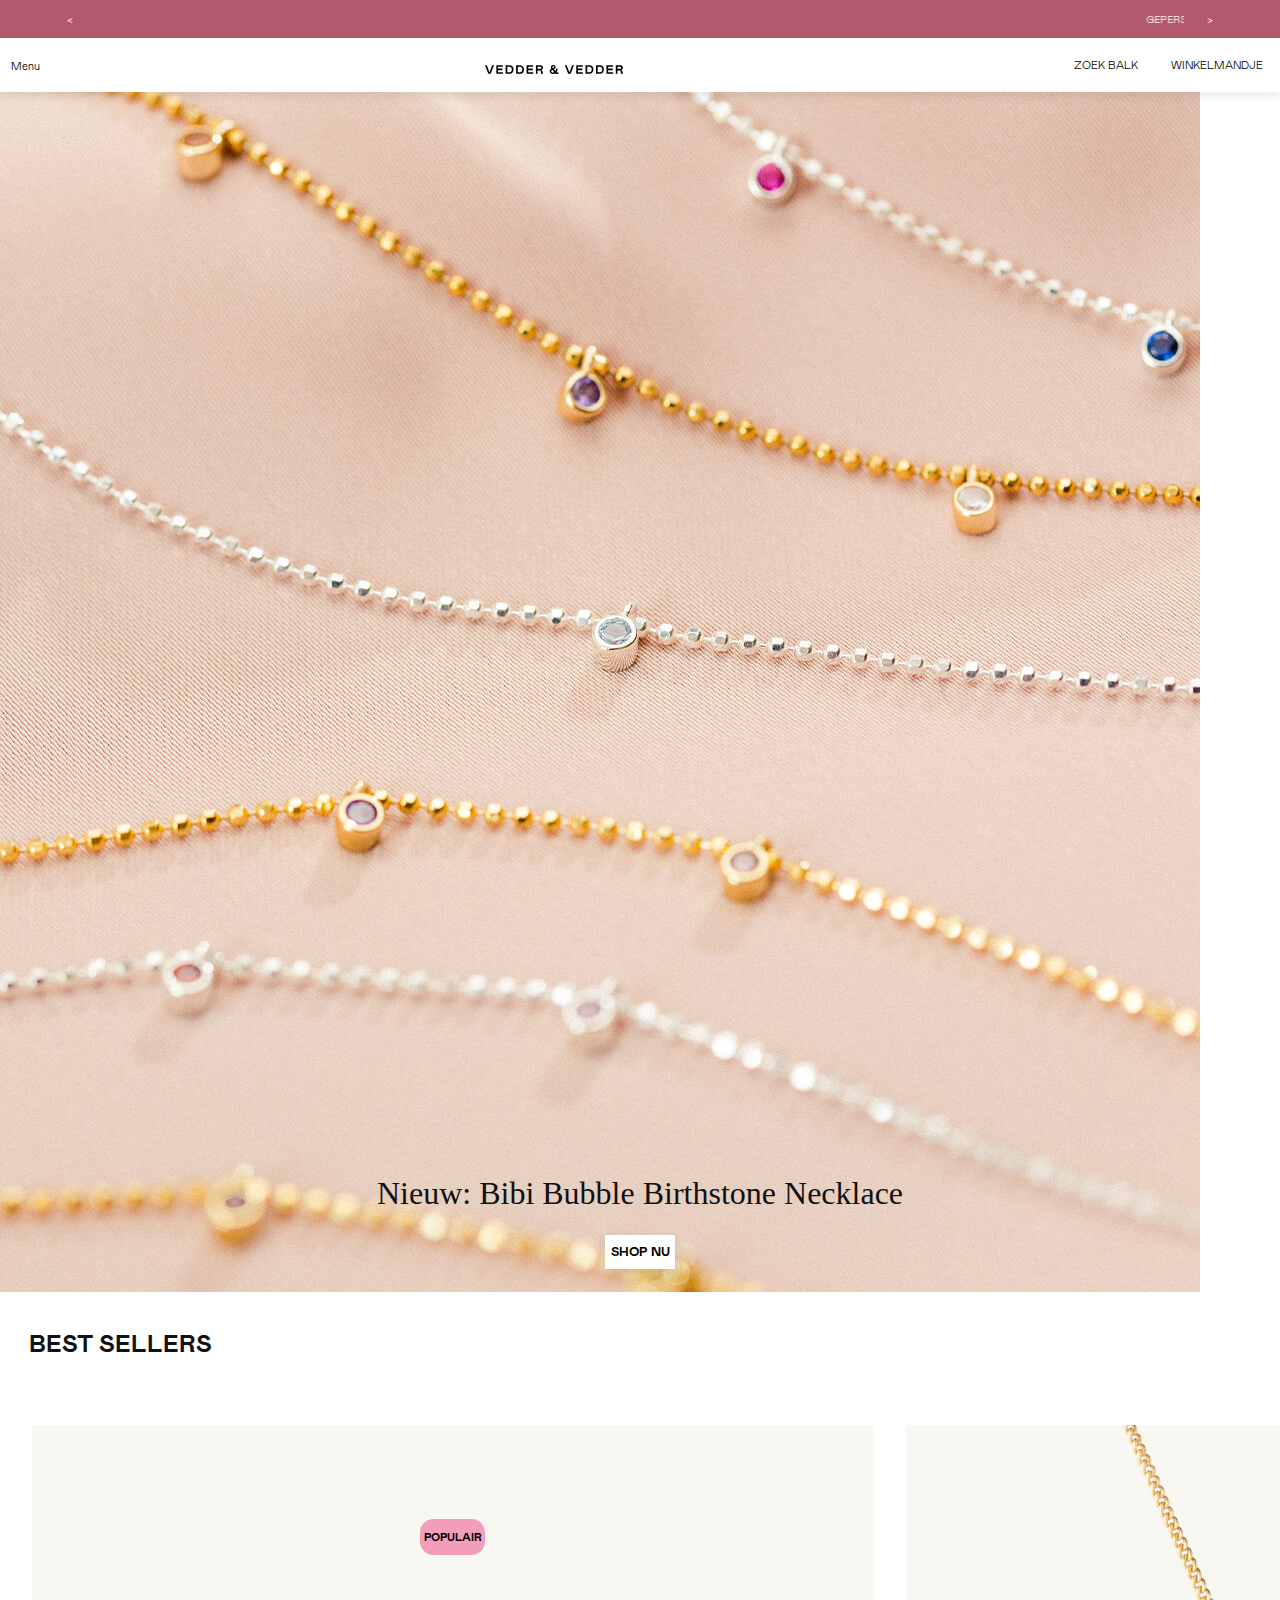
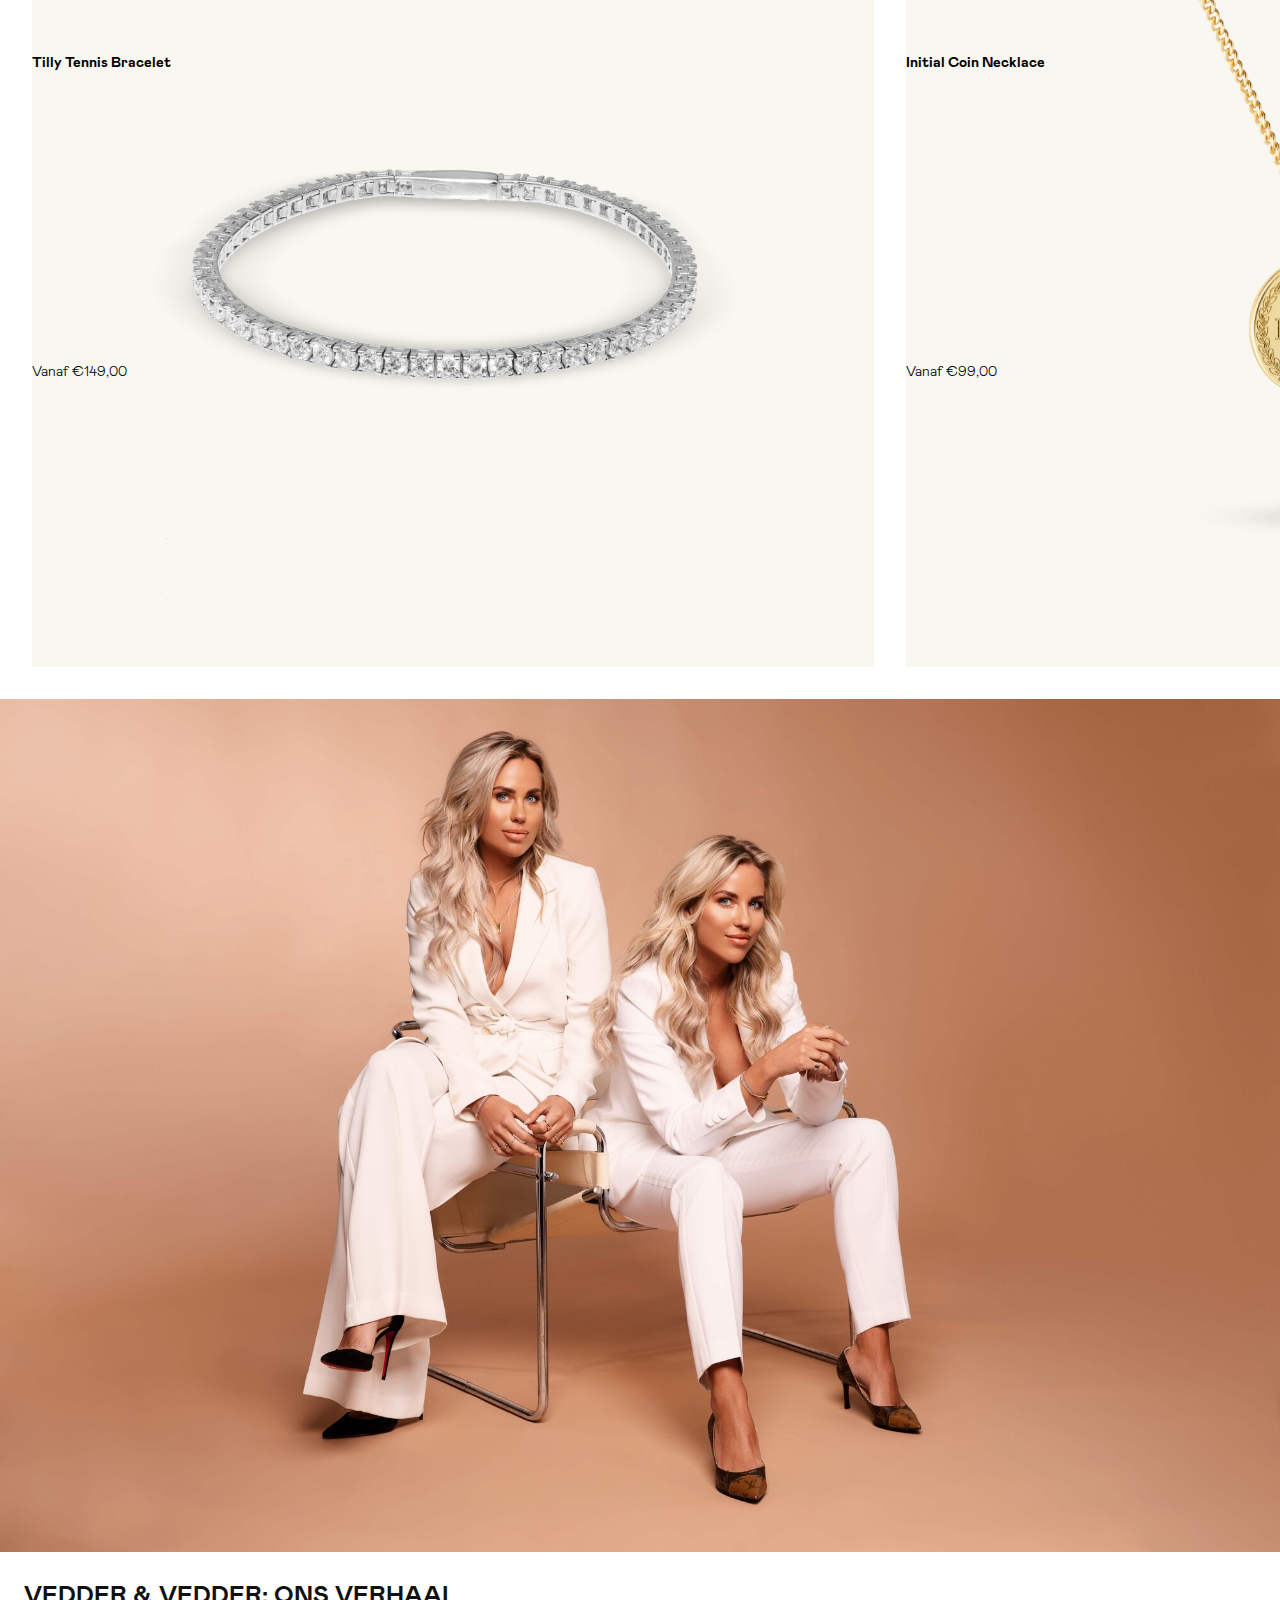
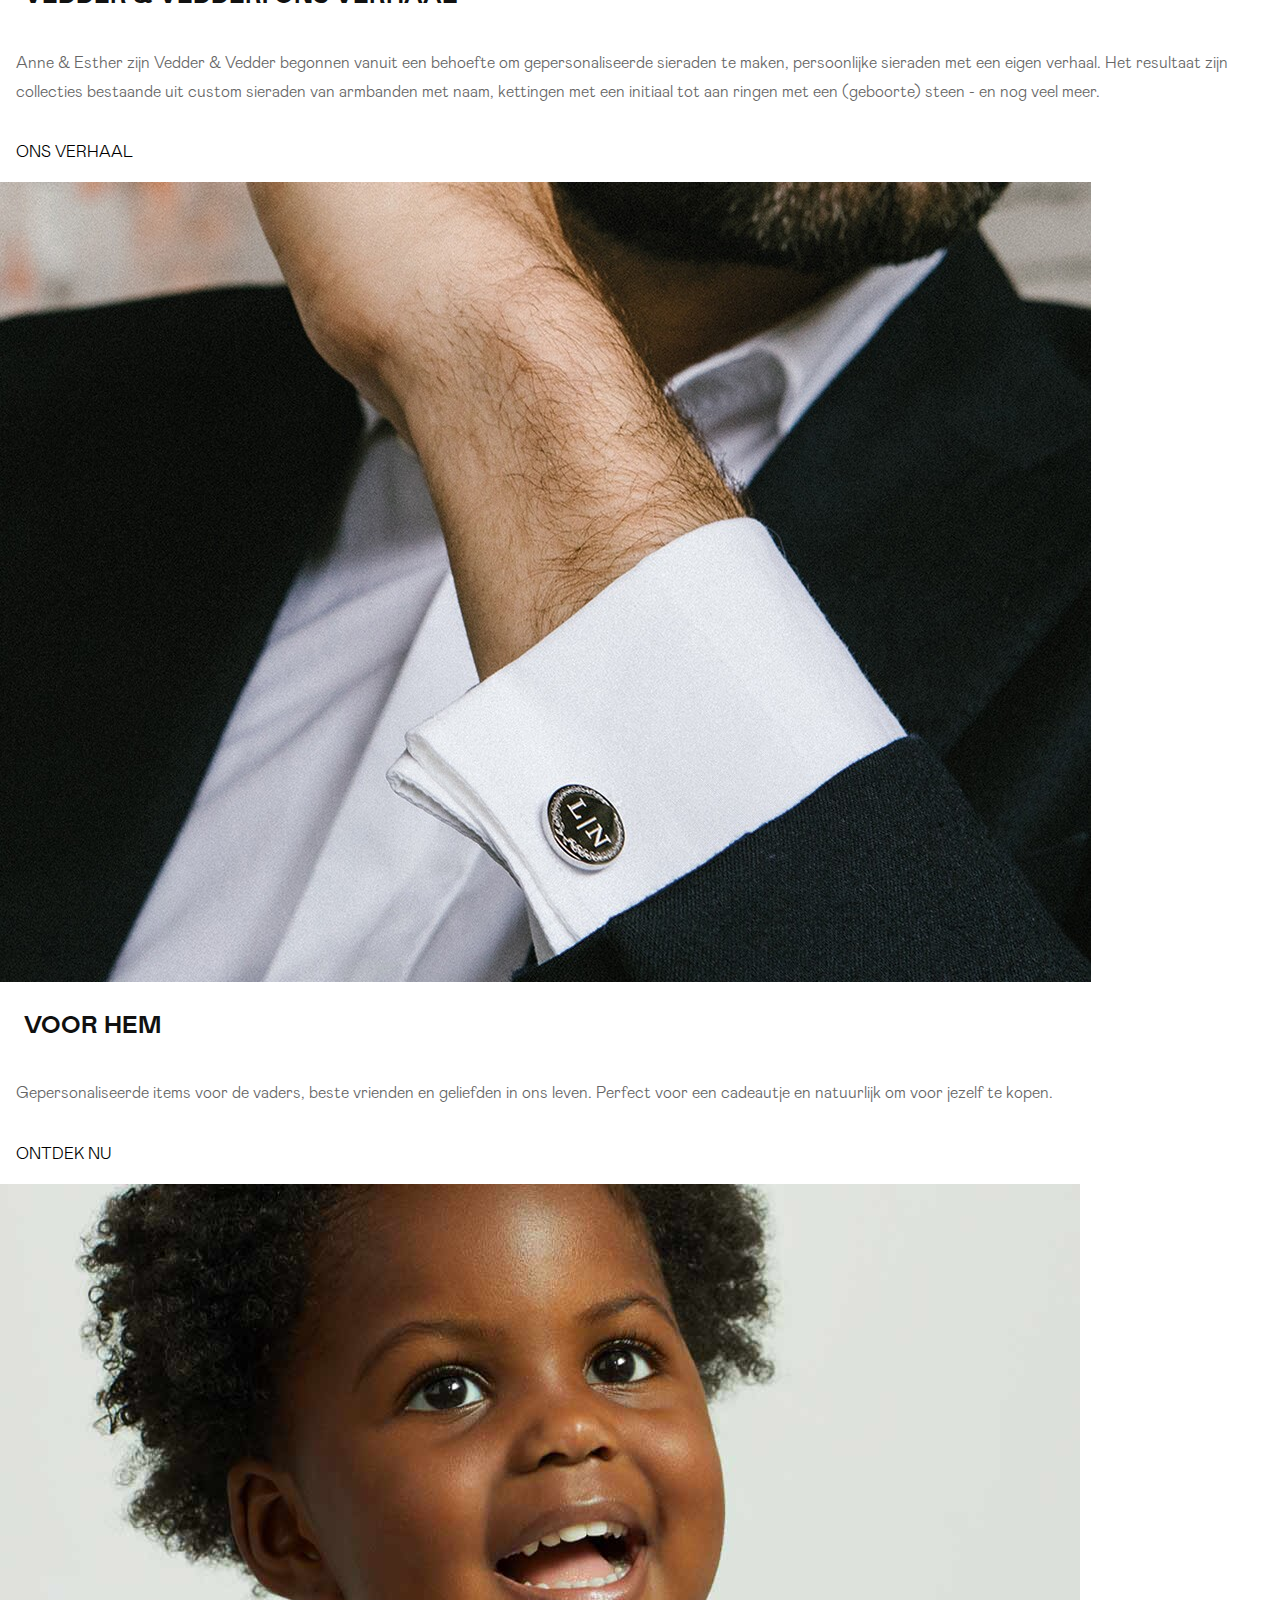
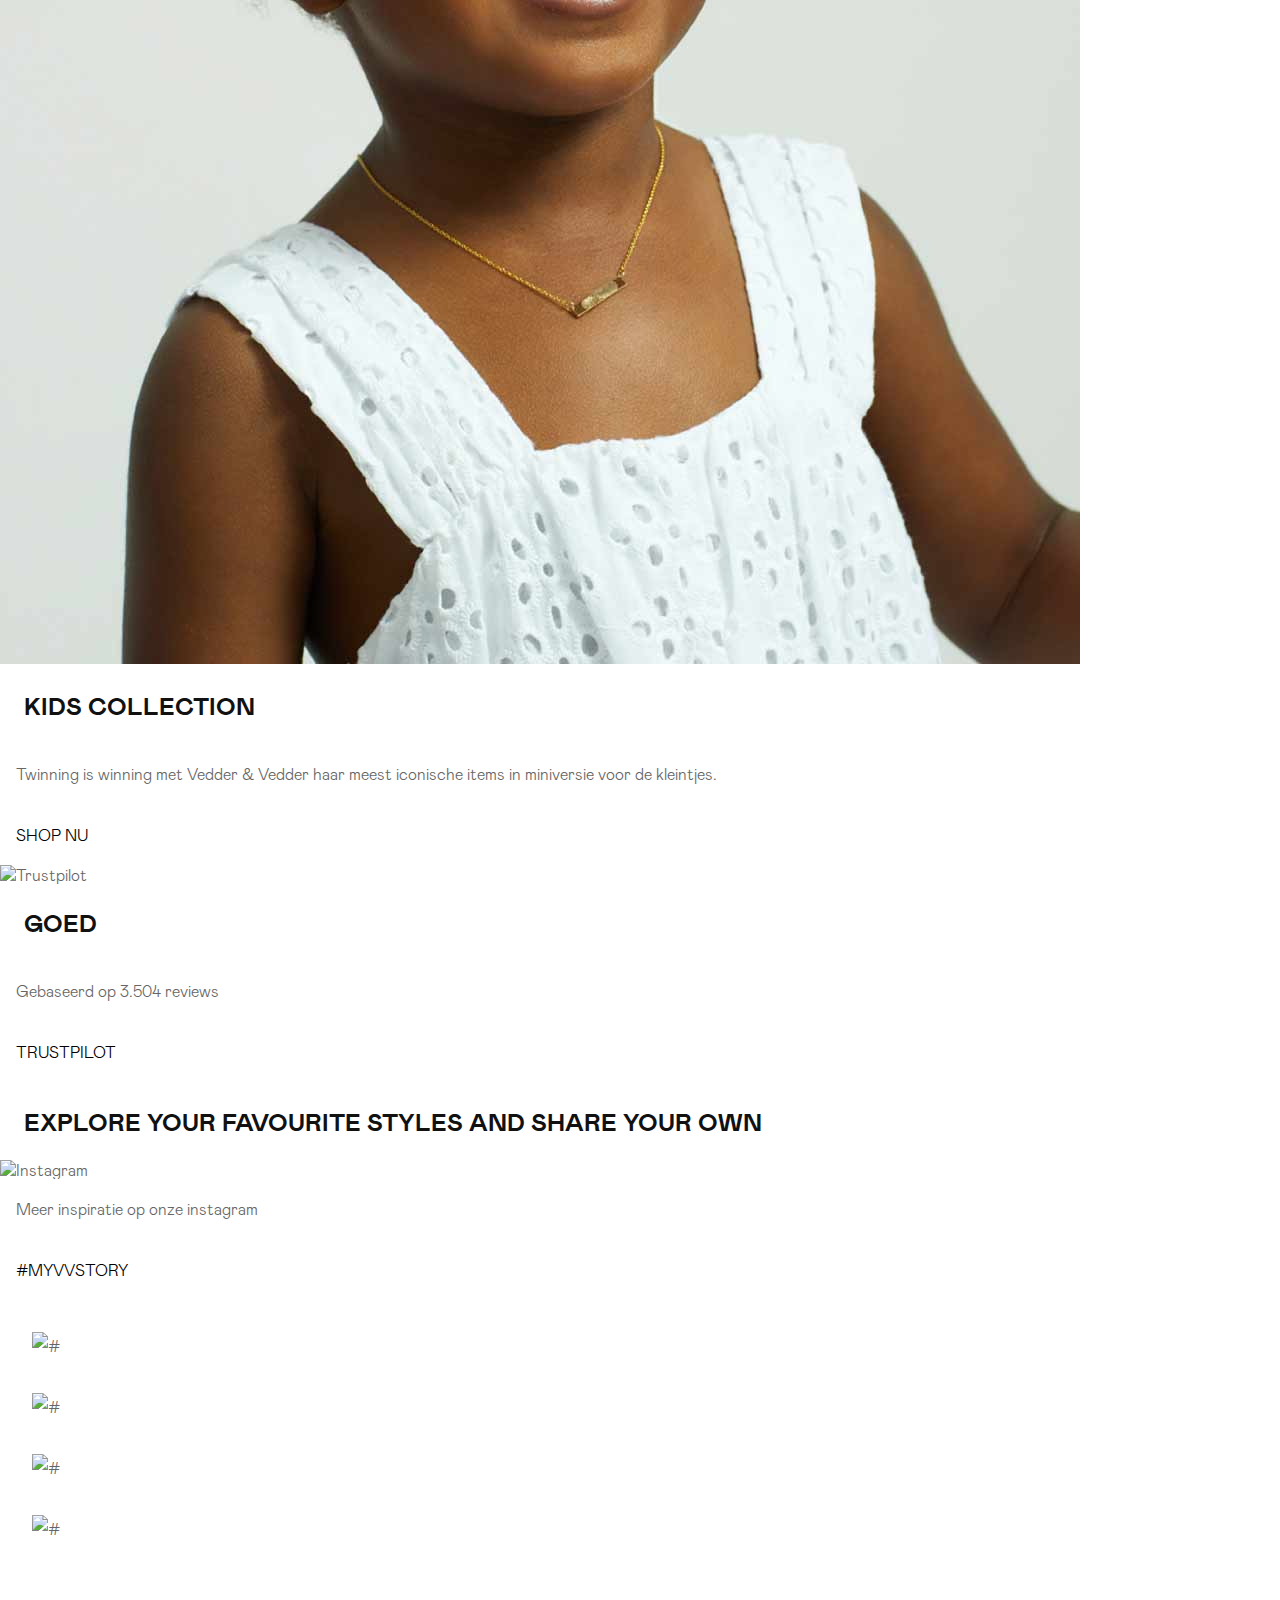
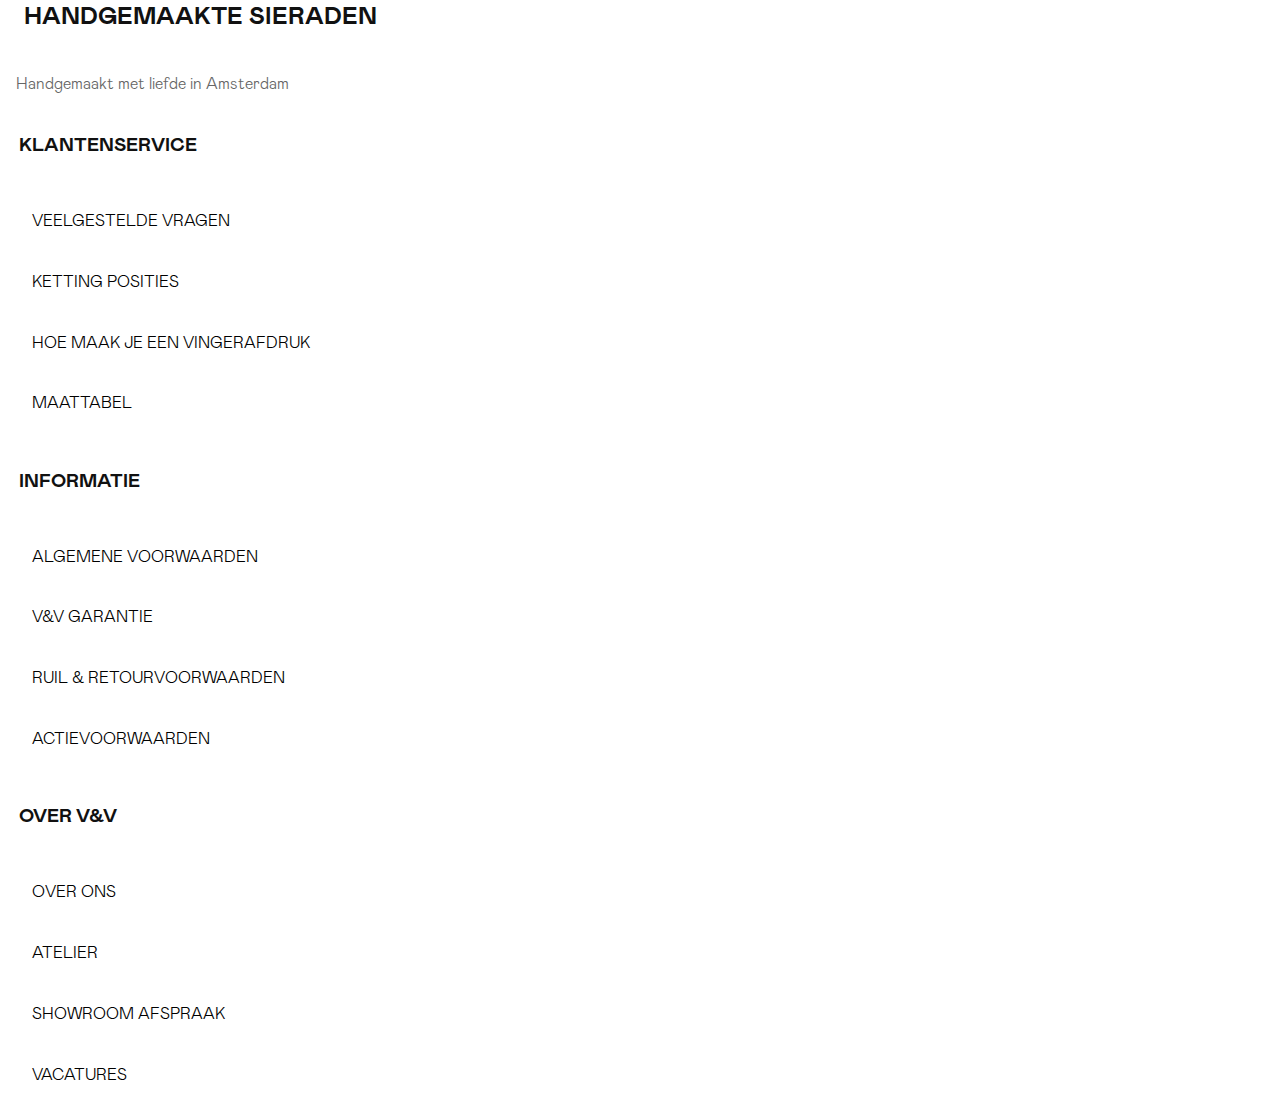
==== commit a2338a7a: "Add files via upload" ====
--- a/index.html
+++ b/index.html
@@ -10,33 +10,19 @@
 	<link rel="icon" type="image/svg+xml" href="images/favicoon.png">
 	<style>
 		@import url('https://fonts.googleapis.com/css2?family=Alegreya+Sans:wght@500&family=Luckiest+Guy&family=Pacifico&family=Sniglet:wght@400;800&family=Source+Sans+Pro:wght@300&family=The+Girl+Next+Door&display=swap');
-		</style>
+	</style>
 </head>
 
 <body>
 	<header>
 		<section>
-			
+
 			<h1 aria-label="Welkom bij Vedder & Vedder">
 				<img src="images/logo.svg" alt="Vedder & Vedder logo">
 			</h1>
 
 			<button>Menu</button>
-				<nav>
-					<ul>
-						<li><a href="#"> Alle producten </a></li>
-						<li><a href="#">Kettingen</a></li>
-						<li><a href="#">Armbanden</a></li>
-						<li><a href="#">Ringen</a></li>
-						<li><a href="#">Oorbellen</a></li>
-						<li><a href="#">Collecties</a></li>
-						<li><a href="#">Cadeaus</a></li>
-						<li><a href="#">World of V&V</a></li>
-						<li><a href="#">Dutch</a></li>
-						<li><a href="#">€Eur</a></li>
-					</ul>
-				</nav>
-	
+
 			<nav>
 				<ul>
 					<li><a href="#"> Zoek balk </a></li>
@@ -45,15 +31,32 @@
 			</nav>
 		</section>
 
+		<!-- de schuifnav -->
+		<!-- los zodat die onder de eerste setion kan -->
+		<nav>
+			<ul>
+				<li><a href="#">Alle producten </a></li>
+				<li><a href="#">Kettingen</a></li>
+				<li><a href="#">Armbanden</a></li>
+				<li><a href="#">Ringen</a></li>
+				<li><a href="#">Oorbellen</a></li>
+				<li><a href="#">Collecties</a></li>
+				<li><a href="#">Cadeaus</a></li>
+				<li><a href="#">World of V&V</a></li>
+				<li><a href="#">Dutch</a></li>
+				<li><a href="#">€Eur</a></li>
+			</ul>
+		</nav>
+
 		<section>
-			<button><</button> 
-			<marquee behavior="" direction="">
-				<ul>
-					<li>Gepersonaliseerde sieraden</li>
-					<li>Handgemaakt in Amsterdam</li>
-					<li>Gratis verzending vanaf €99,-</li>
-				</ul>
-			  </marquee>
+			<button>
+				<</button> <marquee behavior="" direction="">
+					<ul>
+						<li>Gepersonaliseerde sieraden</li>
+						<li>Handgemaakt in Amsterdam</li>
+						<li>Gratis verzending vanaf €99,-</li>
+					</ul>
+					</marquee>
 					<button>></button>
 		</section>
 	</header>
@@ -153,32 +156,32 @@
 	<footer>
 		<section>
 			<h3>Klantenservice</h2>
-			<ul>
-				<li><a href="#">Veelgestelde vragen</a></li>
-				<li><a href="#">Ketting posities</a></li>
-				<li><a href="#">Hoe maak je een vingerafdruk</a></li>
-				<li><a href="#">Maattabel</a></li>
-			</ul>
+				<ul>
+					<li><a href="#">Veelgestelde vragen</a></li>
+					<li><a href="#">Ketting posities</a></li>
+					<li><a href="#">Hoe maak je een vingerafdruk</a></li>
+					<li><a href="#">Maattabel</a></li>
+				</ul>
 		</section>
 
 		<section>
 			<h3>Informatie</h2>
-			<ul>
-				<li><a href="#">Algemene voorwaarden</a></li>
-				<li><a href="#">V&V garantie</a></li>
-				<li><a href="#">Ruil & retourvoorwaarden</a></li>
-				<li><a href="#">Actievoorwaarden</a></li>
-			</ul>
+				<ul>
+					<li><a href="#">Algemene voorwaarden</a></li>
+					<li><a href="#">V&V garantie</a></li>
+					<li><a href="#">Ruil & retourvoorwaarden</a></li>
+					<li><a href="#">Actievoorwaarden</a></li>
+				</ul>
 		</section>
 
 		<section>
 			<h3>Over V&V</h2>
-			<ul>
-				<li><a href="#">Over ons</a></li>
-				<li><a href="#">Atelier</a></li>
-				<li><a href="#">Showroom afspraak</a></li>
-				<li><a href="#">Vacatures</a></li>
-			</ul>
+				<ul>
+					<li><a href="#">Over ons</a></li>
+					<li><a href="#">Atelier</a></li>
+					<li><a href="#">Showroom afspraak</a></li>
+					<li><a href="#">Vacatures</a></li>
+				</ul>
 		</section>
 	</footer>
 	<script language="JavaScript" src="scripts/script.js">
--- a/styles/style.css
+++ b/styles/style.css
@@ -1,3 +1,14 @@
+@font-face {
+	font-family: "Mabry";
+	src: url("../fonts/mabry-light.otf") format("truetype")
+}
+
+@font-face {
+	font-family: "Mabry Bold";
+	src: url("../fonts/mabry-bold-pro.otf") format("truetype")
+}
+
+
 /**************/
 /* CSS REMEDY */
 /**************/
@@ -23,9 +34,13 @@
 /*********************/
 :root {
 	/* startje */
-	--color-text: #111;
+	--color-text: #666666;
+	--color-header: #111;
 	--color-background: #white;
-}
+	--type-font-headers: "Mabry Bold";
+	--type-font-regular-text: "Mabry";
+}
+
 
 
 
@@ -38,7 +53,7 @@
 body {
 	color: var(--color-text);
 	background-color: var(--color-background);
-	font-family: Mabry Pro, Helvetica Neue, Helvetica, Arial, sans-serif;
+	font-family: "Mabry", Helvetica, Arial, sans-serif;
 }
 
 img {
@@ -48,17 +63,37 @@
 a {
 	color: black;
 	text-decoration: none;
-}
-
-li	{
+	text-transform: uppercase;
+}
+
+
+li {
 	text-decoration: none;
+	list-style: none;
 	appearance: none;
-
-}
-
-
-
-
+}
+
+h2,
+h3 {
+	padding: 1em;
+
+	color: var(--color-header);
+	font-family: var(--type-font-headers);
+	text-transform: uppercase;
+
+
+}
+
+p,
+ul,
+li {
+	padding: 1em;
+
+	font-family: var(--type-font-regular-text);
+	color: var(--color-text-regulartext);
+	font-size: 1em;
+	line-height: 1.8em;
+}
 
 
 
@@ -68,94 +103,120 @@
 /****************/
 
 header {
-	min-height: 4em;
-
-	display: flex;
-	flex-direction: column-reverse;
+	/* om de schuivende nav binnen de header te kunnen positioneren */
+	/* position: relative; - wordt overschreven door sticky */
 	position: sticky;
 	top: 0;
 	z-index: 100;
-}
-
-
+
+	/* min-height: 4em; - niet nodig*/
+
+	display: flex;
+	flex-direction: column-reverse;
+
+	box-shadow: 0 3px 10px rgb(0 0 0 / .1);
+	/* hier beter */
+}
+
+
+
+
+/********************/
+/* LOGO & DE MENU"S */
+/********************/
+
+/* de container van de 2e nav en het logo */
 header section:nth-of-type(1) {
-
-	padding: 1.5em;
-	background-color: white;
-	box-shadow: 0 3px 10px rgb(0 0 0 / 0.1);
+	font-size: 0.7em;
+	z-index: 100;
+	/* boven het uitschuifmenu */
+	padding: .5em;
 
 	display: flex;
 	justify-content: space-between;
-	flex-direction: row;
-	justify-content: flex-start;
+	align-items: center;
+	/* flex-direction: row; is de default */
+	/* justify-content: flex-start; */
 	gap: 1em;
 	align-items: center;
-}
-
-
-
-
-/* NAV - menu */
-
+
+	background-color: white;
+}
+
+
+
+
+/************/
+/* HET LOGO */
+/************/
+
+header section:nth-of-type(1) h1 img {
+	height: .4em;
+}
+
+
+
+
+/**************************/
+/* MENU OPENEN/SLUITEN */
+/**************************/
+
+/* de button */
 header section:nth-of-type(1) button {
+
+	order: -1;
+	/* vooraan */
 	padding: .5em;
 
-
-	display: flex;
-	align-items: center;
-	gap: .25em;
-
-	
+	/* display: flex; */
+	/* align-items: center; */
+	/* gap: .25em; */
+
 	appearance: none;
 	background-color: white;
 	border: none;
 	border-radius: .25em;
 	font: inherit;
-	text-align: center;
-	color: black;
-
-	
-	position: relative;
-	z-index: 100;
-}
-
-
-/**************************/
-/* MENU OPENEN/SLUITEN */
-/**************************/
-
-header section:nth-of-type(1) nav:nth-of-type(1) ul {
-	background-color: white;
+	/* text-align: center; */
+	/* color: black; */
+}
+
+
+/* het menu - dat schuift */
+/* los niet meer in de eerste section */
+header>nav ul {
+	position: absolute;
+	/* positioneren tov de header */
+	top: 100%;
+	/* preceis onder de header */
+	/* bottom: 0; - niet nodig dat is het menu zo hoog als het is */
+	left: 0;
+	right: 0;
+
+	/* background-color: white; */
 	margin: 0;
 	padding: 0;
 	list-style: none;
 
 	display: flex;
-	flex-wrap: wrap;
 	flex-direction: column;
 	gap: 1em;
-	align-content: start;
+	/* align-content: start; */
 
 	background-color: #f8f7f4;
 	text-transform: uppercase;
 
-	position: fixed;
-	top: 0;
-	bottom: 0;
-	left: 0;
-	right: 0;
-
 	transform: translateY(-100%);
-	transition: 10s;
-}
-
-header section:nth-of-type(1) nav:nth-of-type(1).menuGeopend {
+	transition: 1s;
+}
+
+/* hier staat nu nog ul achter */
+header>nav.menuGeopend ul {
 	transform: translateY(0%);
 }
 
-
-
-header section:nth-of-type(1) nav:nth-of-type(2) ul {
+/* het service menu - aan de rechterkant */
+header section:nth-of-type(1) nav ul {
 	margin: 0;
 	padding: 0;
 	list-style: none;
@@ -165,7 +226,16 @@
 	align-items: center;
 }
 
+/***********************/
 /* SECTION 2 = RECLAME */
+/***********************/
+
+header section:nth-of-type(2) {
+	/* boven het menu */
+	position: relative;
+	z-index: 100;
+}
+
 header section:nth-of-type(2) button {
 	appearance: none;
 	background-color: white;
@@ -177,7 +247,7 @@
 }
 
 header section:nth-of-type(2) {
-	padding: 7px 4em;
+	padding: 0px 4em;
 	background-color: #b2596d;
 	font-size: 0.7em;
 	color: white;
@@ -221,47 +291,46 @@
 
 main section:nth-of-type(1) {
 	display: grid;
-	grid-template-columns: 100%;
-	grid-template-rows: 10% 10% 10% 10% 10% 10% 10%;
+	grid-template-rows: 1fr 5em;
 }
 
 main section:nth-of-type(1) h2 {
-	font-family: 'The Girl Next Door', cursive;
+	padding: 0em;
+
+	font-family: 'Nanum Myeongjo', serif;
+	text-transform: none;
+	font-weight: lighter;
 	font-size: 2em;
-	
-
+
+	grid-row-start: 1;
 	grid-column-start: 1;
-	grid-column-end: -1;
-
-	grid-row-start: 6;
-	grid-row-end: 7;
+
+	align-self: end;
+	justify-self: center;
+	text-align: center;
+
 	z-index: 90;
 }
 
 main section:nth-of-type(1) img {
-	grid-column-start: 1;
-	grid-column-end: -1;
-
-	grid-row-start: 1;
-	grid-row-end: 9;
+	grid-area: 1/1/3/2;
 }
 
 main section:nth-of-type(1) p {
-	padding: .4em .4em .4em .4em;
+	padding: .4em .4em .4em;
 	margin: 1em 1em 1em 1em;
 	box-shadow: 0 3px 10px rgb(0 0 0 / 0.1);
+
+	font-family: var(--type-font-headers);
+	color: black;
 	text-transform: uppercase;
 	font-size: .8em;
-	color: black;
 	background-color: white;
-	
-
+
+	place-self: center;
+
+	grid-row-start: 2;
 	grid-column-start: 1;
-	grid-column-end: 2;
-
-	grid-row-start: 8;
-	grid-row-end: 9;
-
 }
 
 
@@ -269,28 +338,93 @@
 
 
 /* SECTION 2 = BESTSELLERS */
+
 main h3 {
 	text-transform: uppercase;
 	font-size: 1.5em;
 	padding: 1.5em 1.2em;
+
 }
 
 main section:nth-of-type(2) {}
 
 
 main section:nth-of-type(2) ul {
-	width: 75%;
-	height: 75%;
-	display: flex;
+	display: flex;
+	justify-content: space-between;
 	overflow-x: auto;
 }
 
 main section:nth-of-type(2) li {
-	width: 100%;
 	flex-shrink: 0;
-
-
-}
+	flex-basis: 70%;
+
+	display: grid;
+	grid-template-rows: 14em 1fr 1fr;
+}
+
+main section:nth-of-type(2) li h4 {
+	margin: 1em;
+	padding: .3em;
+	background-color: #f29eba;
+	font-family: var(--type-font-headers);
+	font-size: .7em;
+	text-transform: uppercase;
+	color: black;
+	border-radius: 1.2em;
+
+	grid-row-start: 1;
+	grid-column-start: 1;
+	z-index: 90;
+
+	align-self: center;
+	justify-self: center;
+	text-align: center;
+}
+
+
+main section:nth-of-type(2) li p:nth-of-type(1) {
+	padding: 0;
+	
+	font-family: var(--type-font-headers);
+	font-size: .9em;
+	color: black;
+
+	grid-row-start: 2;
+	grid-column-start: 1;
+	z-index: 90;
+
+	justify-content: start;
+	align-self: top;
+
+}
+
+
+main section:nth-of-type(2) li p:nth-of-type(2) {
+	padding: 0;
+
+	grid-row-start: 3;
+	grid-column-start: 1;
+
+	font-size: .9em;
+	color: black;
+
+	z-index: 90;
+}
+
+main section:nth-of-type(2) li img {
+	grid-area: 1/1/4/2;
+	background-color: #f9f7f1;
+}
+
+
+
+
+
+
+
+
+
 
 /* SECTION 3 = ONS VERHAAL */
 
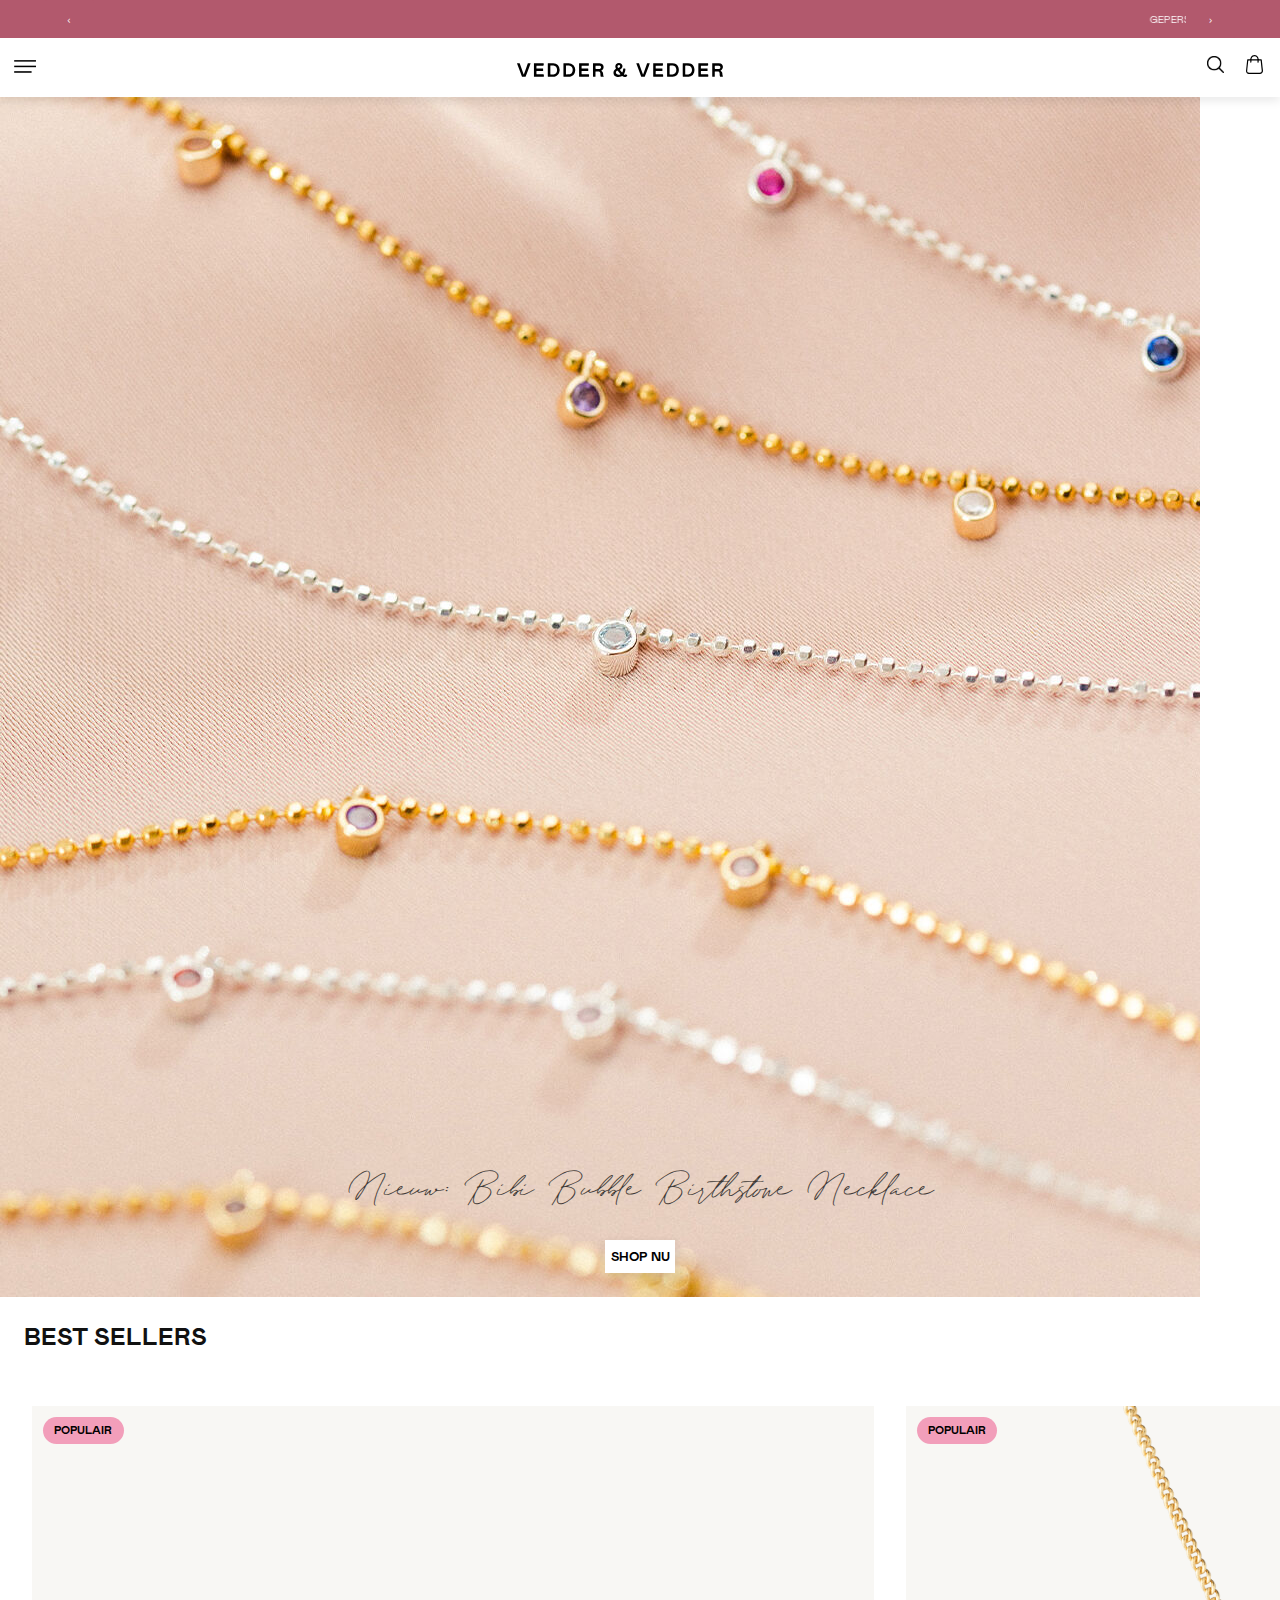
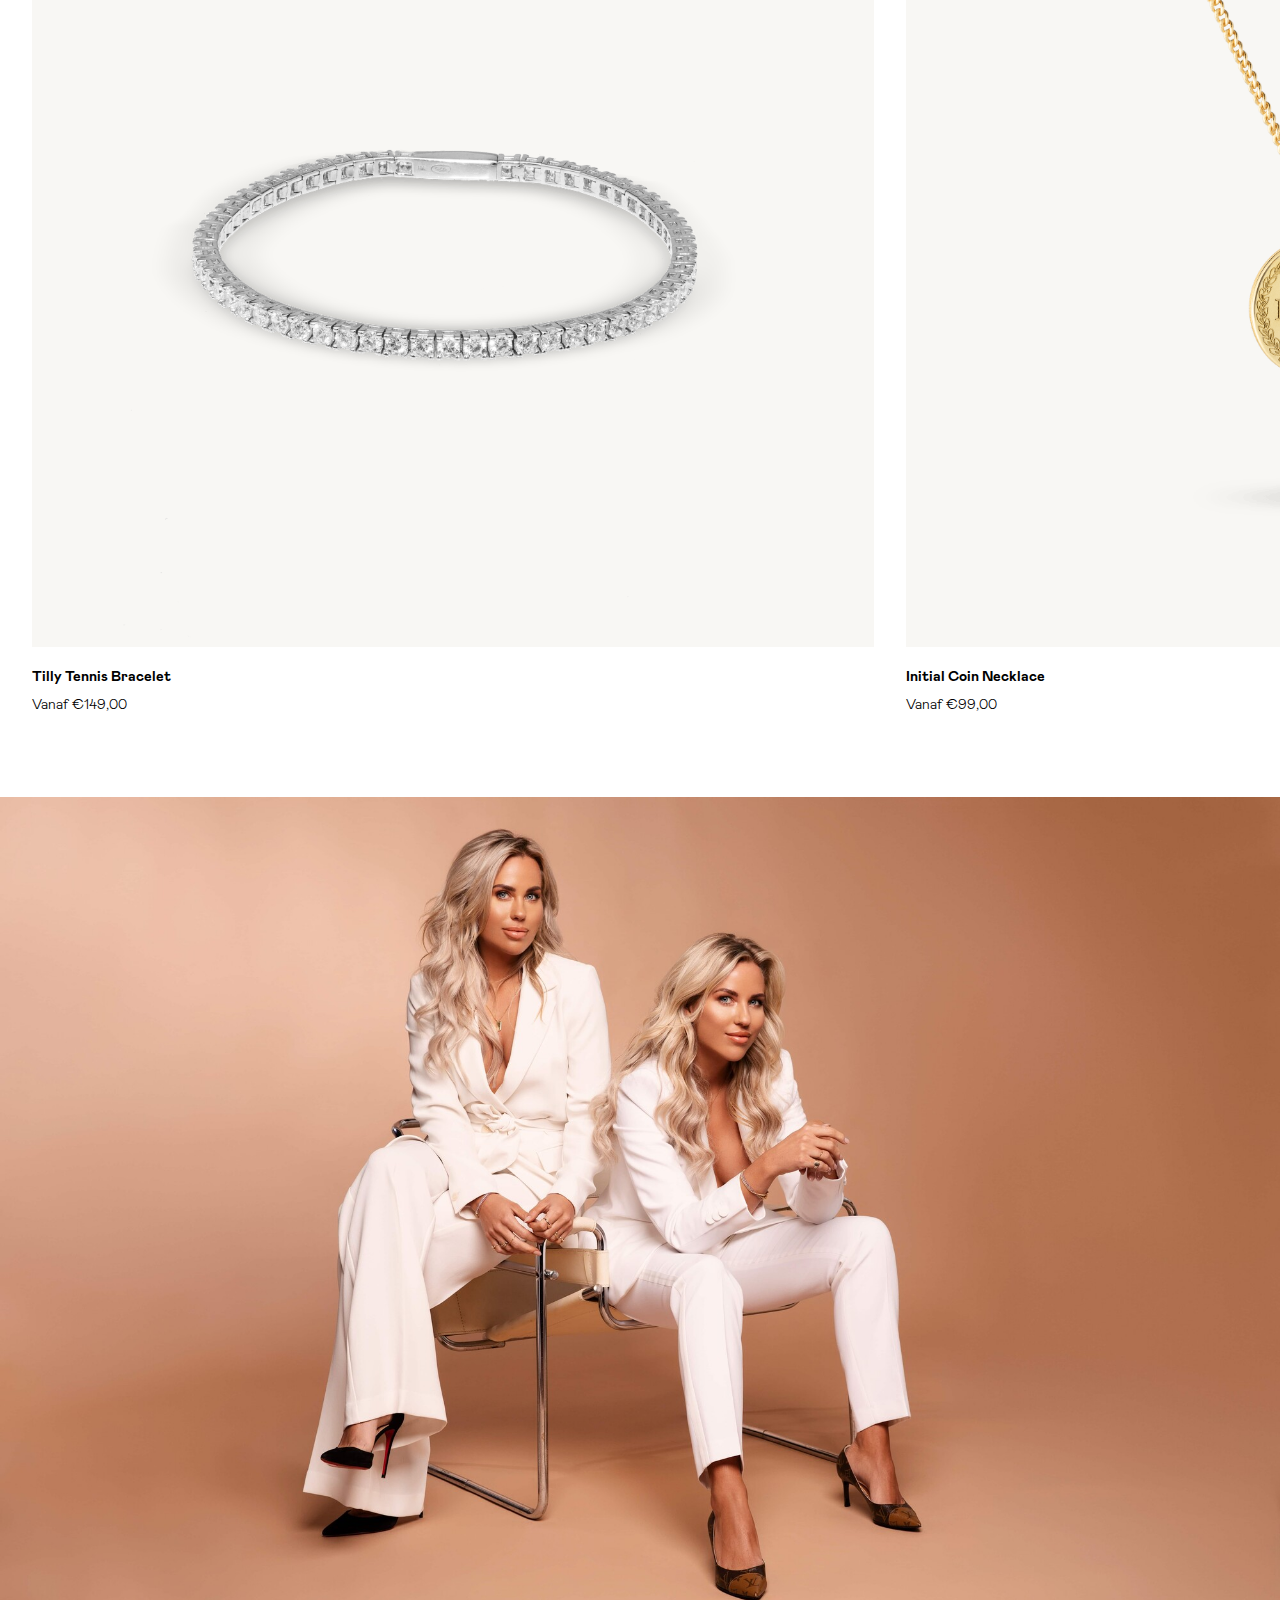
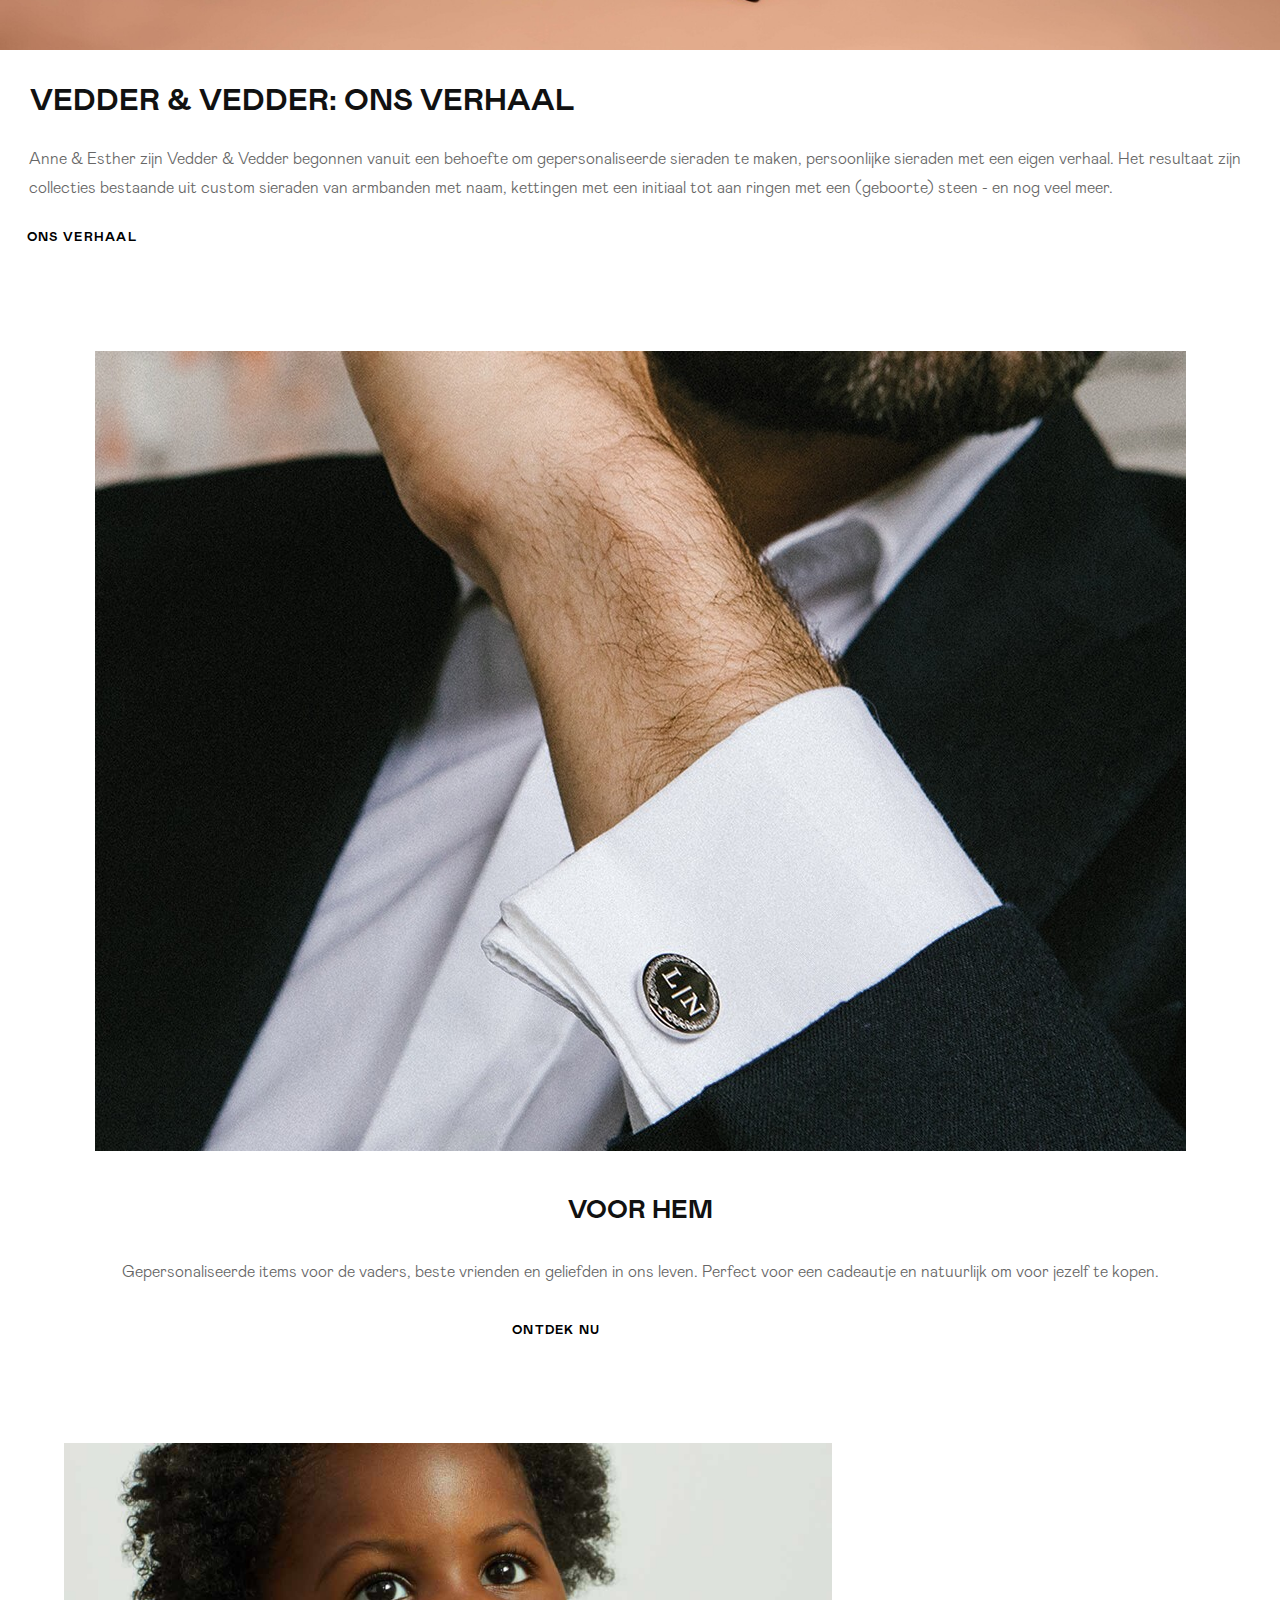
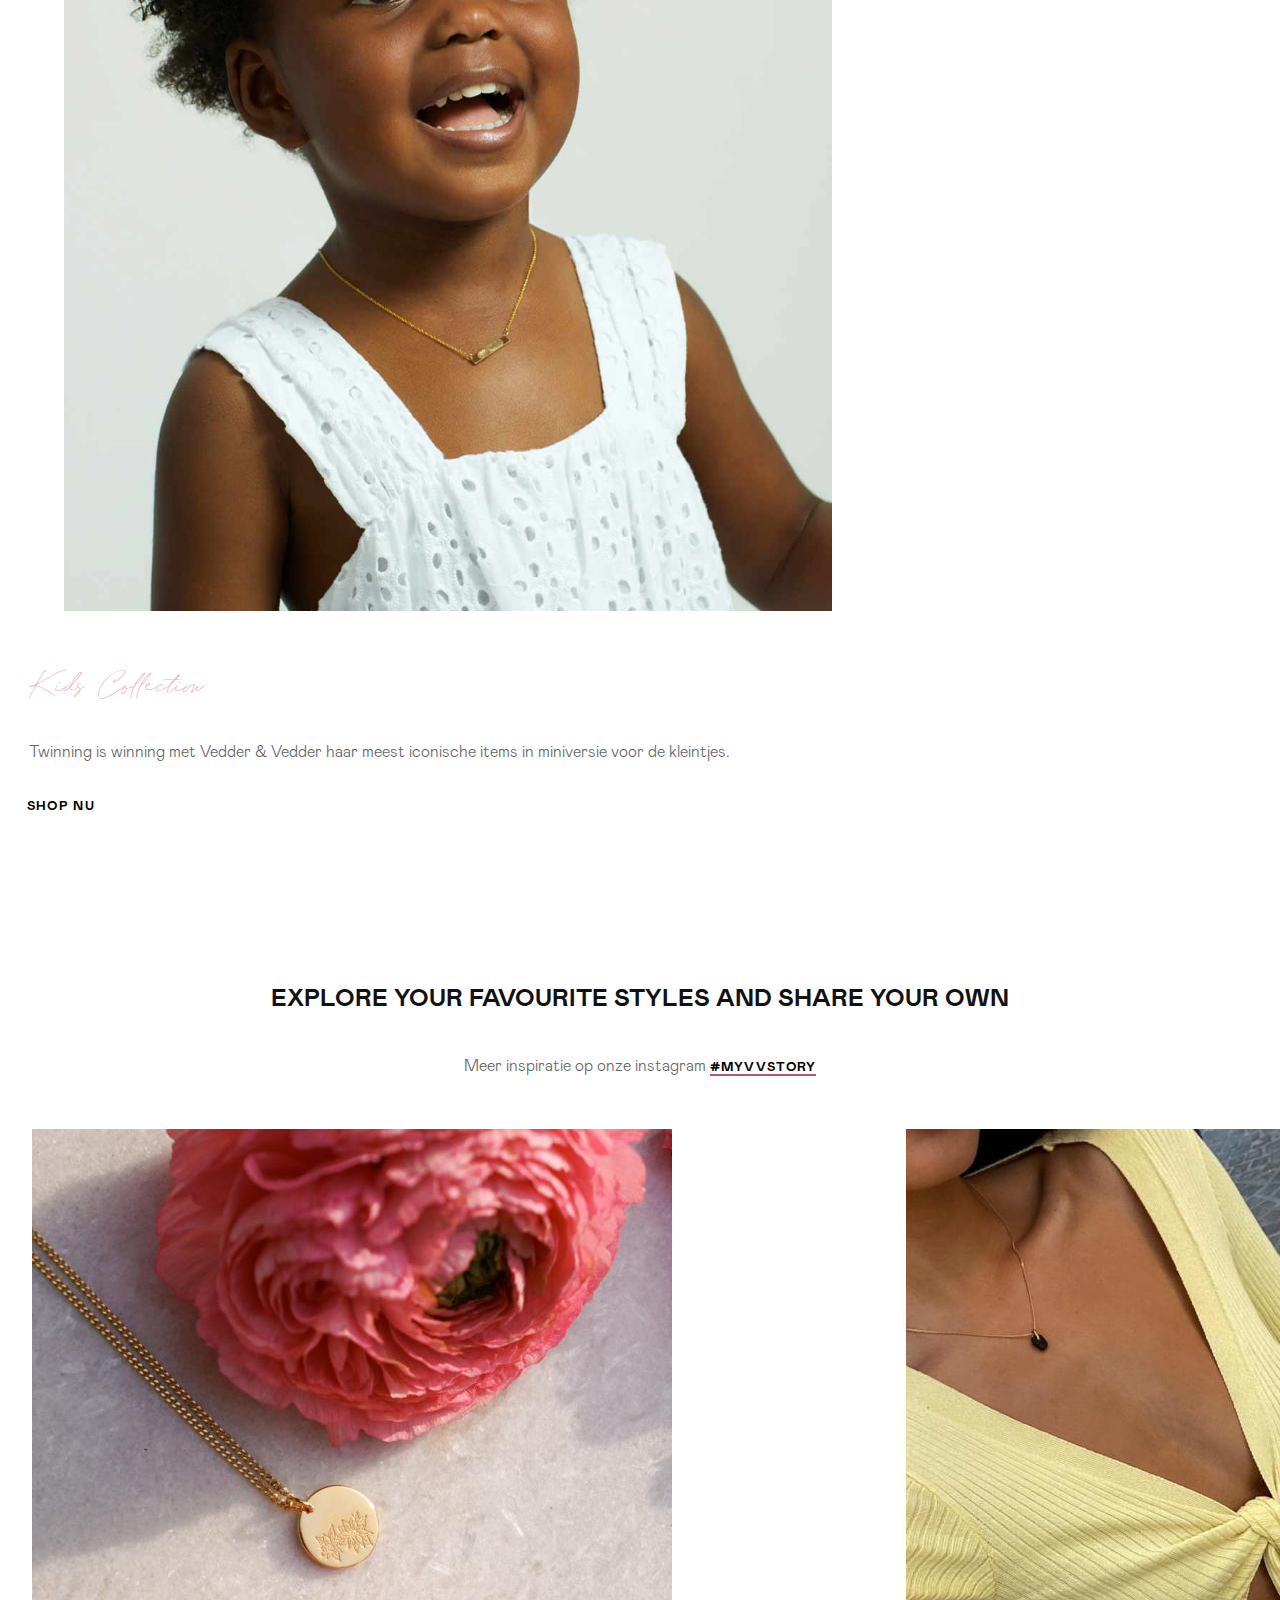
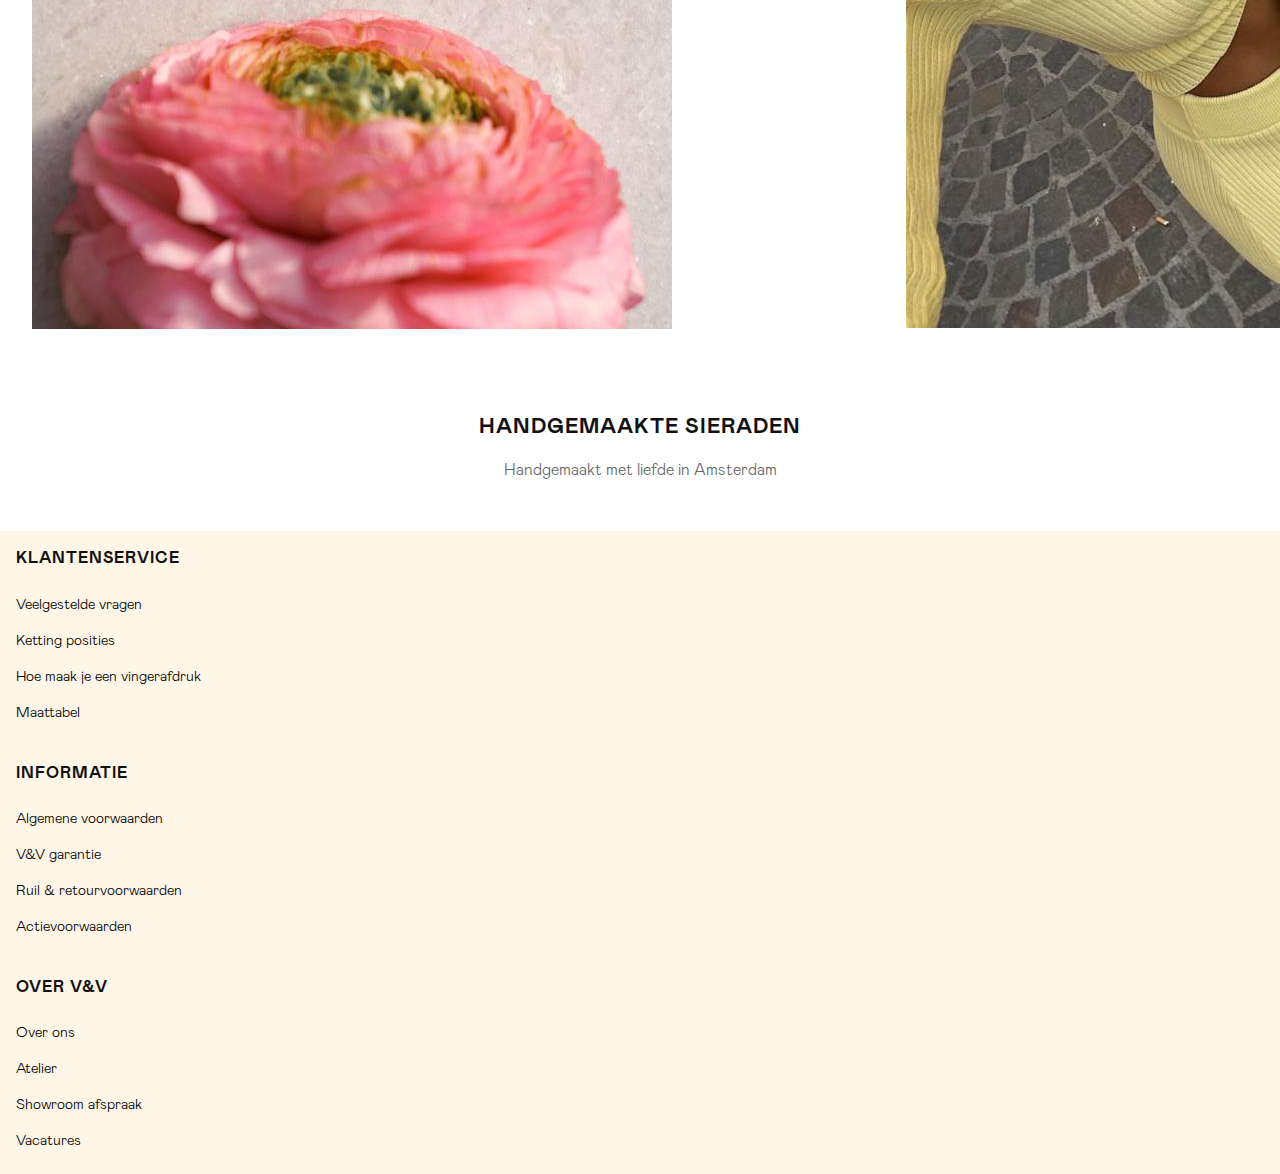
==== commit 2e6dd5c7: "Add files via upload" ====
--- a/index.html
+++ b/index.html
@@ -8,9 +8,6 @@
 	<title>Gepersonaliseerde sieraden kopen bij Vedder & Vedder</title>
 	<link href="styles/style.css" rel="stylesheet">
 	<link rel="icon" type="image/svg+xml" href="images/favicoon.png">
-	<style>
-		@import url('https://fonts.googleapis.com/css2?family=Alegreya+Sans:wght@500&family=Luckiest+Guy&family=Pacifico&family=Sniglet:wght@400;800&family=Source+Sans+Pro:wght@300&family=The+Girl+Next+Door&display=swap');
-	</style>
 </head>
 
 <body>
@@ -21,12 +18,13 @@
 				<img src="images/logo.svg" alt="Vedder & Vedder logo">
 			</h1>
 
-			<button>Menu</button>
+			<!-- arialabel toevoegne, svg opzoeken hamburger + zoekbalk en winkelmandje  -->
+			<button><img src="images/hamburgermenu.svg" alt=""></button>
 
 			<nav>
 				<ul>
-					<li><a href="#"> Zoek balk </a></li>
-					<li><a href="#"> Winkelmandje </a></li>
+					<li><a href="#"><img src="images/search.png" alt=""></a></li>
+					<li><a href="#"> <img src="images/shoppingcart.svg" alt=""> </a></li>
 				</ul>
 			</nav>
 		</section>
@@ -49,15 +47,16 @@
 		</nav>
 
 		<section>
-			<button>
-				<</button> <marquee behavior="" direction="">
-					<ul>
-						<li>Gepersonaliseerde sieraden</li>
-						<li>Handgemaakt in Amsterdam</li>
-						<li>Gratis verzending vanaf €99,-</li>
-					</ul>
-					</marquee>
-					<button>></button>
+			<!-- unicode html-->
+			<button>&lsaquo;</button>
+			<marquee behavior="" direction="">
+				<ul>
+					<li>Gepersonaliseerde sieraden</li>
+					<li>Handgemaakt in Amsterdam</li>
+					<li>Gratis verzending vanaf €99,-</li>
+				</ul>
+			</marquee>
+			<button>&rsaquo;</button>
 		</section>
 	</header>
 
@@ -71,29 +70,30 @@
 		</section>
 
 		<section>
-			<h3>Best Sellers</h3>
-			<ul>
-				<li>
-					<h4>Populair</h4>
-					<p>Tilly Tennis Bracelet</p>
-					<p>Vanaf €149,00</p>
-					<img src="images/show_tennis_bracelet-silver_met_schaduw.webp" alt="Tilly Tennis Bracelet">
-				</li>
+			<h2>Best Sellers</h3>
+				<ul>
+					<li>
+						<h3>Tilly Tennis Bracelet</h3>
+						<p>Populair</p>
+						<p>Vanaf €149,00</p>
+						<img src="images/show_tennis_bracelet-silver_met_schaduw.webp" alt="Tilly Tennis Bracelet">
+					</li>
 
-				<li>
-					<h4>Populair</h4>
-					<p>Initial Coin Necklace</p>
-					<p>Vanaf €99,00</p>
-					<img src="images/initial_coin_necklace___rvl___gold.webp" alt="Initial Coin Necklace">
-				</li>
+					<li>
+						<h3>Initial Coin Necklace</h3>
+						<p>Populair</p>
+						<p>Vanaf €99,00</p>
+						<img src="images/initial_coin_necklace___rvl___gold.webp" alt="Initial Coin Necklace">
+					</li>
 
-				<li>
-					<h4>Populair</h4>
-					<p>Letter Necklace</p>
-					<p>Vanaf €179,00</p>
-					<img src="images/letter_necklace_vertical_4.webp" alt="Letter Necklace">
-				</li>
-			</ul>
+					<li>
+
+						<h3>Letter Necklace</h3>
+						<p>Populair</p>
+						<p>Vanaf €179,00</p>
+						<img src="images/letter_necklace_vertical_4.webp" alt="Letter Necklace">
+					</li>
+				</ul>
 		</section>
 
 		<section>
@@ -104,7 +104,7 @@
 				sieraden van armbanden met naam, kettingen met een initiaal tot aan ringen met een (geboorte) steen - en
 				nog veel
 				meer.</p>
-			<p><a href="#"> Ons verhaal</a></li>
+			<p><a href="#"> Ons verhaal</a>
 			</p>
 		</section>
 
@@ -114,36 +114,26 @@
 			<p>Gepersonaliseerde items voor de vaders, beste vrienden en geliefden in ons leven. Perfect voor een
 				cadeautje
 				en natuurlijk om voor jezelf te kopen.</p>
-			<p><a href="#">Ontdek nu</a></li>
-			</p>
+			<p><a href="#">Ontdek nu</a></p>
 		</section>
 
 		<section>
 			<img src="images/kids_1.webp" alt="De kidscollectie">
-			<h2>Kids collection</h2>
+			<h2>Kids Collection</h2>
 			<p>Twinning is winning met Vedder & Vedder haar meest iconische items in miniversie voor de kleintjes.</p>
-			<p><a href="#">Shop nu</a></li>
-			</p>
+			<p><a href="#">Shop nu</a></p>
 		</section>
-
-		<section>
-			<img src="#" alt="Trustpilot">
-			<h2>Goed</h2>
-			<p>Gebaseerd op 3.504 reviews</p>
-			<p><a href="https://www.trustpilot.com/review/www.vedder-vedder.com">Trustpilot</a></p>
-		</section>
-
+		<!-- misschien animaties -->
 
 		<section>
 			<h2>Explore your favourite styles and share your own</h2>
-			<img src="#" alt="Instagram">
-			<p>Meer inspiratie op onze instagram</p>
-			<p><a href="https://www.instagram.com/explore/tags/myvvstory/">#myvvstory</a></p>
+			<p>Meer inspiratie op onze instagram <a href="https://www.instagram.com/explore/tags/myvvstory/">#myvvstory</a></p>
+		
 			<ul>
-				<li><img src="#" alt="#"></li>
-				<li><img src="#" alt="#"></li>
-				<li><img src="#" alt="#"></li>
-				<li><img src="#" alt="#"></li>
+				<li><img src="images/instagramcontenteen.jpeg" alt="#"></li>
+				<li><img src="images/instagramcontenttwee.jpeg" alt="#"></li>
+				<li><img src="images/instagramcontentdrie.jpeg" alt="#"></li>
+	
 			</ul>
 		</section>
 
@@ -155,7 +145,7 @@
 
 	<footer>
 		<section>
-			<h3>Klantenservice</h2>
+			<h2>Klantenservice</h2>
 				<ul>
 					<li><a href="#">Veelgestelde vragen</a></li>
 					<li><a href="#">Ketting posities</a></li>
@@ -165,7 +155,7 @@
 		</section>
 
 		<section>
-			<h3>Informatie</h2>
+			<h2>Informatie</h2>
 				<ul>
 					<li><a href="#">Algemene voorwaarden</a></li>
 					<li><a href="#">V&V garantie</a></li>
@@ -175,7 +165,7 @@
 		</section>
 
 		<section>
-			<h3>Over V&V</h2>
+			<h2>Over V&V</h2>
 				<ul>
 					<li><a href="#">Over ons</a></li>
 					<li><a href="#">Atelier</a></li>
@@ -184,8 +174,8 @@
 				</ul>
 		</section>
 	</footer>
-	<script language="JavaScript" src="scripts/script.js">
-	</script>
+	<!-- alles eerst lezen en klaarzetten voordat de javascript wordt uit gelezen -->
+	<script defer src="scripts/script.js"></script>
 </body>
 
 </html>--- a/styles/style.css
+++ b/styles/style.css
@@ -1,3 +1,8 @@
+/**************/
+/* FONTS */
+/**************/
+
+
 @font-face {
 	font-family: "Mabry";
 	src: url("../fonts/mabry-light.otf") format("truetype")
@@ -8,6 +13,10 @@
 	src: url("../fonts/mabry-bold-pro.otf") format("truetype")
 }
 
+@font-face {
+	font-family: "Andellia Davilton";
+	src: url(../fonts/Andellia\ Davilton.otf) format("truetype");
+}
 
 /**************/
 /* CSS REMEDY */
@@ -20,48 +29,63 @@
 	margin: 0;
 }
 
+
+
+
+
+/*********************/
+/* CUSTOM PROPERTIES */
+/*********************/
+:root {
+	/* kleuren */
+	--color-text: #666666;
+	--color-text-white: #ffffff;
+	--color-text-black: #000000;
+	--color-text-pink: #eeb8c6;
+	--color-header: #111;
+	--color-tags: #f29eba;
+	--color-background: #ffffff;
+	--color-background-menu-images: #f8f7f4;
+
+	--color-header-reclame: #b2596d;
+	--color-header-reclame-text: #ffffff;
+
+	--color-underline-link: #b2596d;
+
+	/* fonts */
+	--type-font-headers: "Mabry Bold";
+	--type-font-regular-text: "Mabry";
+	--type-font-special-headers: "Andellia Davilton"
+}
+
+
+
+
+
+/****************/
+/* JOUW STYLING */
+/****************/
+
+body {
+	color: var(--color-text);
+	background-color: var(--color-background);
+	font-family: var(--type-font-regular-text), Helvetica, Arial, sans-serif;
+}
+
+
 button,
 summary {
 	cursor: pointer;
 }
 
 
-
-
-
-/*********************/
-/* CUSTOM PROPERTIES */
-/*********************/
-:root {
-	/* startje */
-	--color-text: #666666;
-	--color-header: #111;
-	--color-background: #white;
-	--type-font-headers: "Mabry Bold";
-	--type-font-regular-text: "Mabry";
-}
-
-
-
-
-
-
-/****************/
-/* JOUW STYLING */
-/****************/
-
-body {
-	color: var(--color-text);
-	background-color: var(--color-background);
-	font-family: "Mabry", Helvetica, Arial, sans-serif;
-}
-
 img {
 	max-width: 100%;
 }
 
+
 a {
-	color: black;
+	color: var(--color-text-black);
 	text-decoration: none;
 	text-transform: uppercase;
 }
@@ -80,8 +104,6 @@
 	color: var(--color-header);
 	font-family: var(--type-font-headers);
 	text-transform: uppercase;
-
-
 }
 
 p,
@@ -135,12 +157,10 @@
 	display: flex;
 	justify-content: space-between;
 	align-items: center;
-	/* flex-direction: row; is de default */
-	/* justify-content: flex-start; */
 	gap: 1em;
 	align-items: center;
 
-	background-color: white;
+	background-color: var(--color-background);
 }
 
 
@@ -151,7 +171,7 @@
 /************/
 
 header section:nth-of-type(1) h1 img {
-	height: .4em;
+	height: .6em;
 }
 
 
@@ -168,17 +188,13 @@
 	/* vooraan */
 	padding: .5em;
 
-	/* display: flex; */
-	/* align-items: center; */
-	/* gap: .25em; */
-
 	appearance: none;
-	background-color: white;
+	background-color: var(--color-background);
 	border: none;
 	border-radius: .25em;
 	font: inherit;
-	/* text-align: center; */
-	/* color: black; */
+
+	width: 3.5em;
 }
 
 
@@ -188,8 +204,6 @@
 	position: absolute;
 	/* positioneren tov de header */
 	top: 100%;
-	/* preceis onder de header */
-	/* bottom: 0; - niet nodig dat is het menu zo hoog als het is */
 	left: 0;
 	right: 0;
 
@@ -201,14 +215,19 @@
 	display: flex;
 	flex-direction: column;
 	gap: 1em;
-	/* align-content: start; */
-
-	background-color: #f8f7f4;
+
+	background-color: var(--color-background-menu-images);
 	text-transform: uppercase;
 
 	transform: translateY(-100%);
 	transition: 1s;
-}
+
+}
+
+header section:nth-of-type(1) nav ul li {
+	width: 3.5em;
+}
+
 
 /* hier staat nu nog ul achter */
 header>nav.menuGeopend ul {
@@ -222,9 +241,13 @@
 	list-style: none;
 
 	display: flex;
-	gap: 1em;
 	align-items: center;
 }
+
+
+
+
+
 
 /***********************/
 /* SECTION 2 = RECLAME */
@@ -238,19 +261,19 @@
 
 header section:nth-of-type(2) button {
 	appearance: none;
-	background-color: white;
+	background-color: var(--color-background);
 	border: none;
 	border-radius: .25em;
 	font: inherit;
 	text-align: center;
-	color: black;
+	color: var(--color-text-black)
 }
 
 header section:nth-of-type(2) {
 	padding: 0px 4em;
-	background-color: #b2596d;
+	background-color: var(--color-header-reclame);
 	font-size: 0.7em;
-	color: white;
+	color: var(--color-header-reclame-text);
 	text-transform: uppercase;
 
 	display: flex;
@@ -269,12 +292,10 @@
 
 header section:nth-of-type(2) button {
 	padding: 0 2em;
-	background-color: #b2596d;
-	color: white;
-}
-
-
-
+
+	background-color: var(--color-header-reclame);
+	color: var(--color-text-white);
+}
 
 
 
@@ -285,9 +306,10 @@
 /****************/
 
 
-main {}
-
+/*********************/
 /* SECTION 1 = NEW */
+/*********************/
+
 
 main section:nth-of-type(1) {
 	display: grid;
@@ -297,10 +319,11 @@
 main section:nth-of-type(1) h2 {
 	padding: 0em;
 
-	font-family: 'Nanum Myeongjo', serif;
+	font-family: var(--type-font-special-headers);
 	text-transform: none;
 	font-weight: lighter;
-	font-size: 2em;
+	font-size: 3em;
+	opacity: .8;
 
 	grid-row-start: 1;
 	grid-column-start: 1;
@@ -322,10 +345,10 @@
 	box-shadow: 0 3px 10px rgb(0 0 0 / 0.1);
 
 	font-family: var(--type-font-headers);
-	color: black;
+	color: var(--color-text-black);
 	text-transform: uppercase;
 	font-size: .8em;
-	background-color: white;
+	background-color: var(--color-background);
 
 	place-self: center;
 
@@ -337,16 +360,19 @@
 
 
 
+/*********************/
 /* SECTION 2 = BESTSELLERS */
-
-main h3 {
+/*********************/
+
+main section:nth-of-type(2) {
+	margin: 0em 0 3em;
+}
+
+main section:nth-of-type(2) li p:nth-of-type(1) {
 	text-transform: uppercase;
 	font-size: 1.5em;
 	padding: 1.5em 1.2em;
-
-}
-
-main section:nth-of-type(2) {}
+}
 
 
 main section:nth-of-type(2) ul {
@@ -354,104 +380,288 @@
 	justify-content: space-between;
 	overflow-x: auto;
 }
+
 
 main section:nth-of-type(2) li {
 	flex-shrink: 0;
 	flex-basis: 70%;
 
 	display: grid;
-	grid-template-rows: 14em 1fr 1fr;
-}
-
-main section:nth-of-type(2) li h4 {
+	grid-template-rows: 1fr min-content min-content;
+}
+
+
+main section:nth-of-type(2) h3 {
+	padding: 0;
+	margin: 1em 0em 0em;
+
+	font-family: var(--type-font-headers);
+	font-size: .9em;
+	color: var(--color-text-black);
+	text-transform: none;
+
+	grid-row-start: 2;
+	grid-column-start: 1;
+	z-index: 90;
+
+	justify-content: start;
+	align-self: top;
+}
+
+
+main section:nth-of-type(2) li p:nth-of-type(1) {
 	margin: 1em;
-	padding: .3em;
-	background-color: #f29eba;
+	padding: .3em 1em;
+
 	font-family: var(--type-font-headers);
 	font-size: .7em;
 	text-transform: uppercase;
-	color: black;
+	color: var(--color-text-black);
+
+	background-color: var(--color-tags);
 	border-radius: 1.2em;
 
 	grid-row-start: 1;
 	grid-column-start: 1;
 	z-index: 90;
 
-	align-self: center;
-	justify-self: center;
-	text-align: center;
-}
-
-
-main section:nth-of-type(2) li p:nth-of-type(1) {
+	justify-self: start;
+	align-self: start;
+}
+
+
+main section:nth-of-type(2) li p:nth-of-type(2) {
 	padding: 0;
-	
-	font-family: var(--type-font-headers);
+
 	font-size: .9em;
-	color: black;
-
-	grid-row-start: 2;
+	color: var(--color-text-black);
+
+	grid-row-start: 3;
 	grid-column-start: 1;
 	z-index: 90;
-
-	justify-content: start;
-	align-self: top;
-
-}
-
-
-main section:nth-of-type(2) li p:nth-of-type(2) {
+}
+
+main section:nth-of-type(2) li img {
+	width: 100%;
+	height: 100%;
+
+	background-color: var(--color-background-menu-images);
+
+	object-fit: contain;
+	object-position: center top;
+
+	grid-area: 1/1/2/2;
+	align-self: stretch;
+}
+
+
+/*********************/
+/*  SECTION 3 - 7
+LINK UNDERLINE - BRON SANNE
+/*********************/
+
+main section:nth-child(n+3) p:nth-of-type(2) {
+	position: relative;
+	width: fit-content;
+
+	font-size: .8em;
+	font-family: var(--type-font-headers);
+	letter-spacing: .1em;
+}
+
+main section:nth-child(n+3) p:nth-of-type(2)::before {
+	content: "";
+	position: absolute;
+
+	left: 0;
+	right: 0;
+	bottom: .6em;
+
+	height: .25em;
+
+	background-color: var(--color-underline-link);
+	border-radius: .125em;
+
+	transform-origin: right;
+	transform: scalex(0);
+	transition: transform .3s;
+}
+
+main section:nth-child(n+3) p:nth-of-type(2):visited {
+	color: var(--color-underline-link);
+}
+
+main section:nth-child(n+3) p:nth-of-type(2):focus-visible {
+	background: var(--color-underline-link);
+}
+
+main section:nth-child(n+3) p:nth-of-type(2):hover::before {
+	transform-origin: left;
+	transform: scalex(1);
+}
+
+main section:nth-child(n+3) p:nth-of-type(2):active {
+	color: var(--color-header);
+}
+
+
+/*********************/
+/*  SECTION 3 = ONS VERHAAL */
+/*********************/
+
+main section:nth-of-type(3) h2 {
+	font-size: 1.9em;
+	line-height: 1em;
+}
+
+main section:nth-of-type(3) p:nth-of-type(1) {
+	padding: 0 1.8em 0;
+	margin: 0 0 1.5em;
+}
+
+
+main section:nth-child(3) p:nth-of-type(2) {
+	padding:0;
+	padding-bottom: 1em;
+	margin-left: 2.1em;
+	margin-bottom: 7em;
+}
+
+
+
+
+
+
+/*********************/
+/* SECTION 4 = VOOR HEM  */
+/*********************/
+
+main section:nth-of-type(4) {
+	text-align: center;
+}
+
+main section:nth-of-type(4) h2+p {
+	margin-top: .5em;
+	padding: 0em 4em 2em;
+}
+
+main section:nth-of-type(4) h2 {
+	padding: 1.5em 0em 1em;
+
+	font-size: 1.6em;
+}
+
+main section:nth-child(4) p:nth-of-type(2) {
+	padding:0;
+	padding-bottom: 1em;
+	margin-bottom: 7em;
+	margin-left: 40%;
+
+
+}
+
+
+
+/*********************/
+/* SECTION 5 = KIDS  */
+/*********************/
+
+main section:nth-of-type(5) h2 {
+	padding: 1.2em 0.7em 0em;
+
+	font-family: var(--type-font-special-headers);
+	font-size: 2.5em;
+	font-weight: 100;
+	text-transform: none;
+	color: var(--color-text-pink);
+}
+
+main section:nth-of-type(5) p:nth-of-type(1) {
+	padding: 1.8em;
+}
+
+
+main section:nth-of-type(5) p:nth-of-type(2) {
+	padding:0;
+	padding-bottom: 1em;
+	margin-left: 2.1em;
+	margin-bottom: 10em;
+}
+
+main section:nth-of-type(5) img {
+	margin: 0em 4em 0em;
+	max-width: 60%;
+
+}
+
+/*********************/
+/* SECTION 6 = INSTAGRAM */
+/*********************/
+main section:nth-of-type(6) h2 {
+	text-align: center;
+}
+
+main section:nth-of-type(6) p {
+	text-align: center;
+}
+
+main section:nth-of-type(6) p a {
+	border-bottom: .2em solid var(--color-underline-link);
+	font-size: .8em;
+	font-family: var(--type-font-headers);
+	letter-spacing: .1em;
+}
+
+main section:nth-of-type(6) ul {
+	display: flex;
+	justify-content: space-between;
+	overflow-x: auto;
+}
+
+main section:nth-of-type(6) ul li {
+	flex-shrink: 0;
+	flex-basis: 70%;
+}
+
+/*********************/
+/* SECTION 7 = HANDGEMAATE SIERADEN */
+/*********************/
+main section:nth-of-type(7) h2 {
+	padding: 2em 0em 0.1em;
+	text-align: center;
+
+	font-size: 1.3em;
+	letter-spacing: 1px;
+}
+
+main section:nth-of-type(7) p {
+	margin-bottom: 2em;
+	text-align: center;
+}
+
+/****************/
+/* FOOTER */
+/****************/
+
+footer {
+	background-color: #fff6e8;
+}
+
+footer section h2 {
+	padding-bottom: .2em;
+	margin: 0;
+	font-size: 1em;
+	letter-spacing: 1px;
+
+}
+
+footer section li {
+	margin: 0;
 	padding: 0;
-
-	grid-row-start: 3;
-	grid-column-start: 1;
-
+	line-height: 2.5em;
 	font-size: .9em;
-	color: black;
-
-	z-index: 90;
-}
-
-main section:nth-of-type(2) li img {
-	grid-area: 1/1/4/2;
-	background-color: #f9f7f1;
-}
-
-
-
-
-
-
-
-
-
-
-/* SECTION 3 = ONS VERHAAL */
-
-main section:nth-of-type(3) {}
-
-/* SECTION 4 = VOOR HEM */
-
-main section:nth-of-type(4) {}
-
-/* SECTION 5 = KIDS */
-
-main section:nth-of-type(5) {}
-
-/* SECTION 6 = TRUSTPILOT */
-
-main section:nth-of-type(6) {}
-
-
-
-
-
-
-
-
-
-/****************/
-/* FOOTER */
-/****************/
-
-footer {}+}
+
+footer section li a {
+	text-transform: none;
+}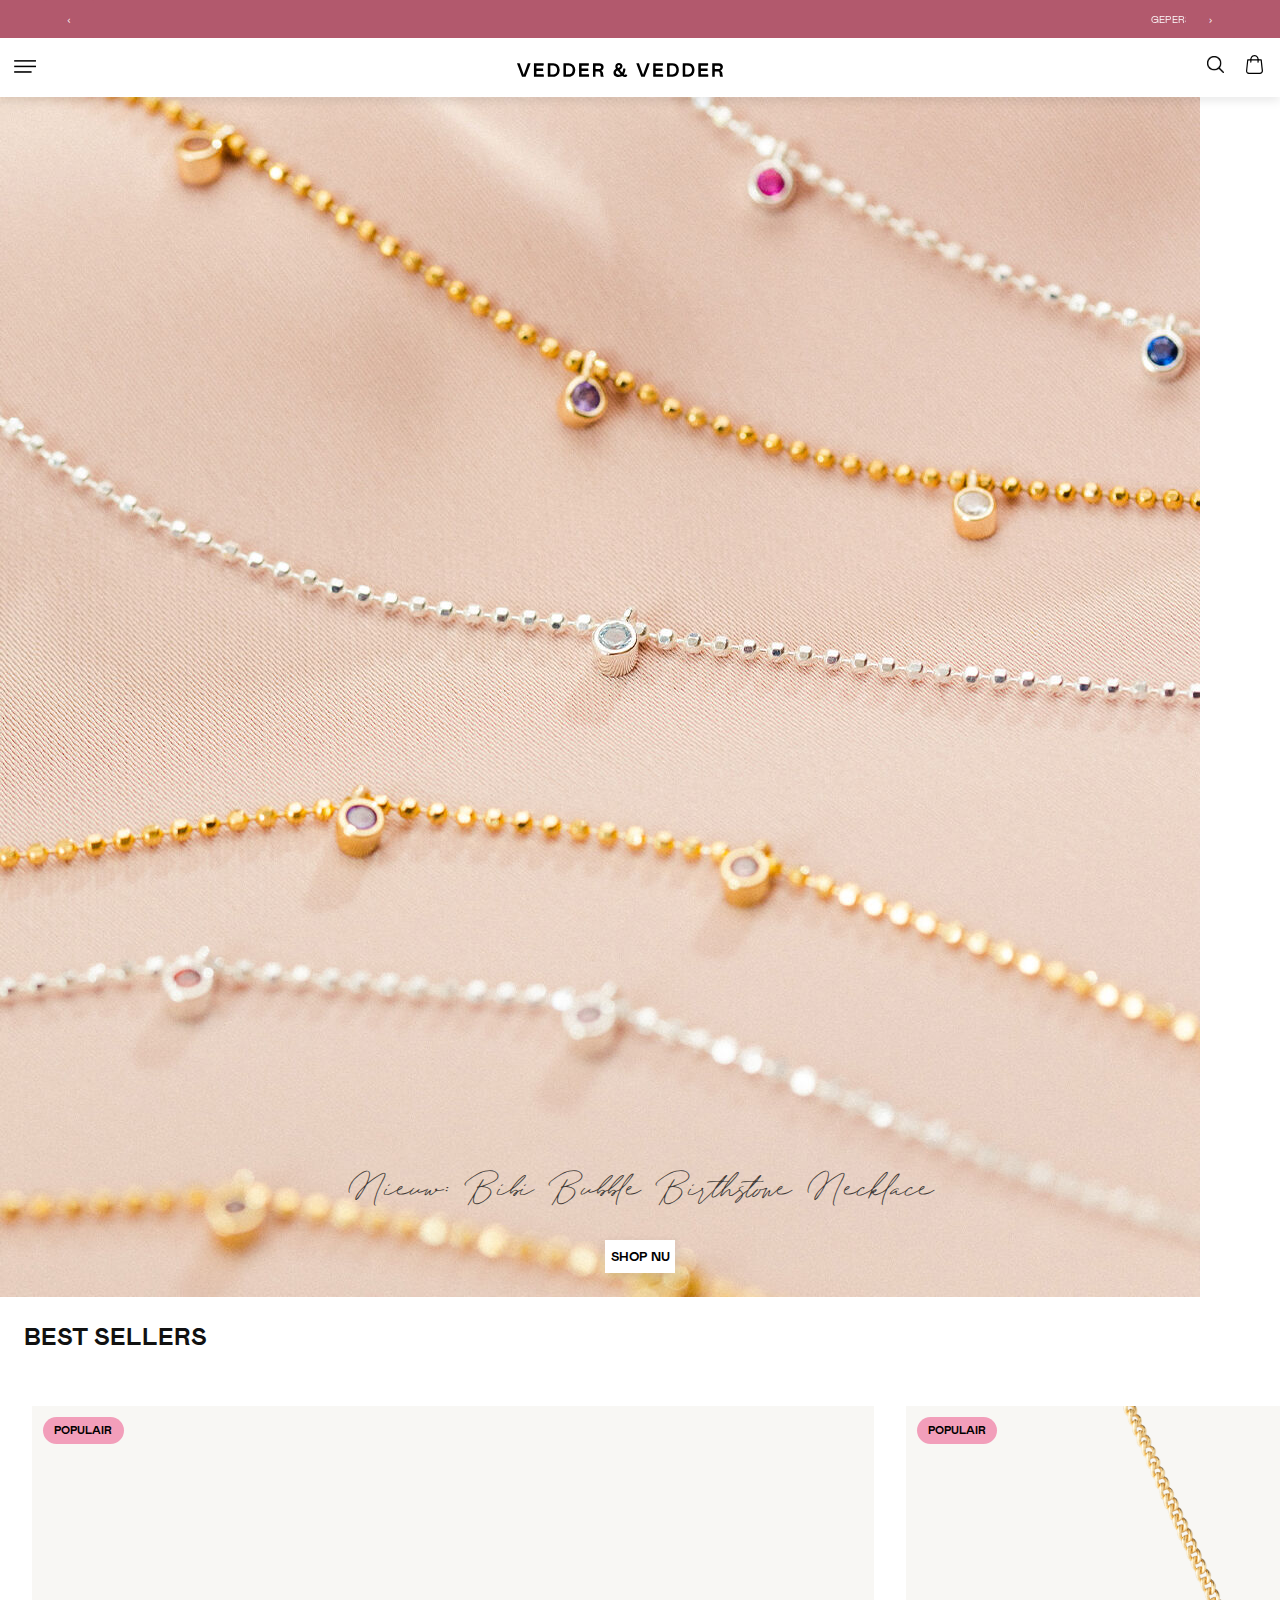
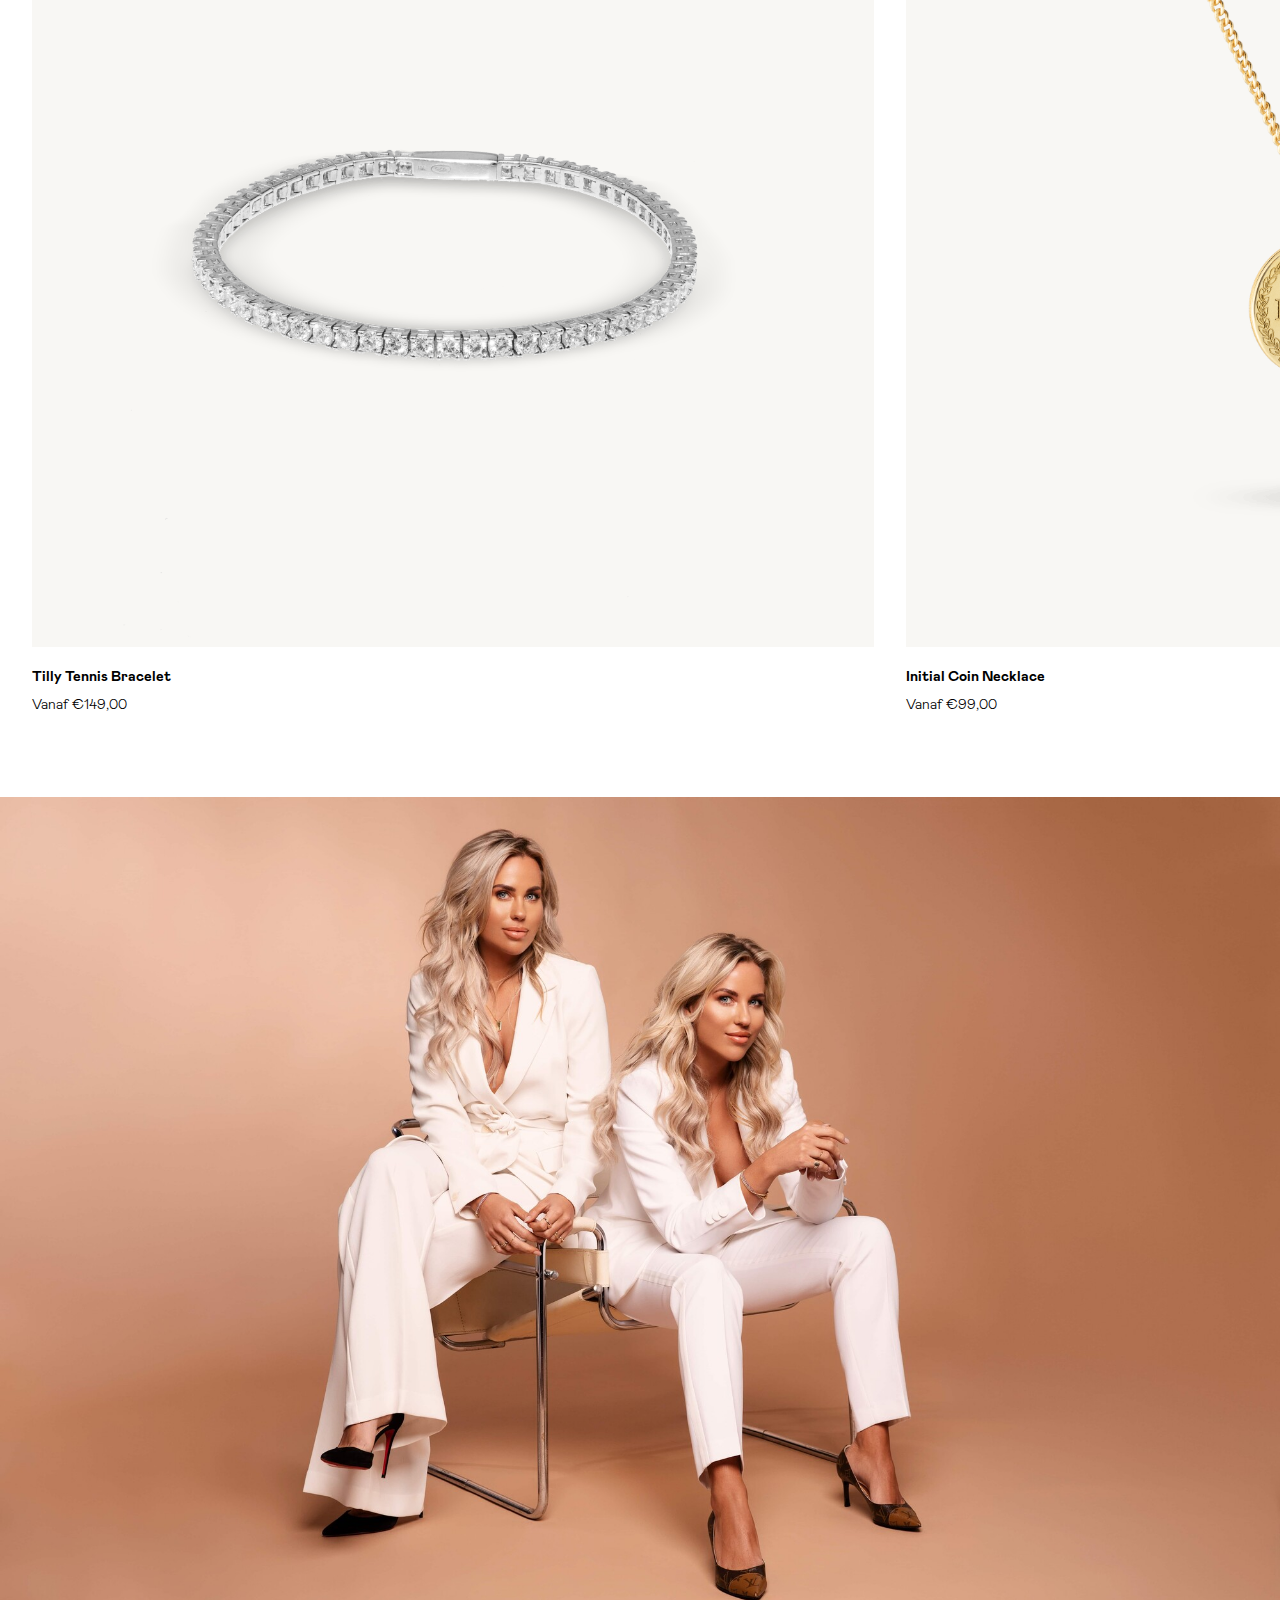
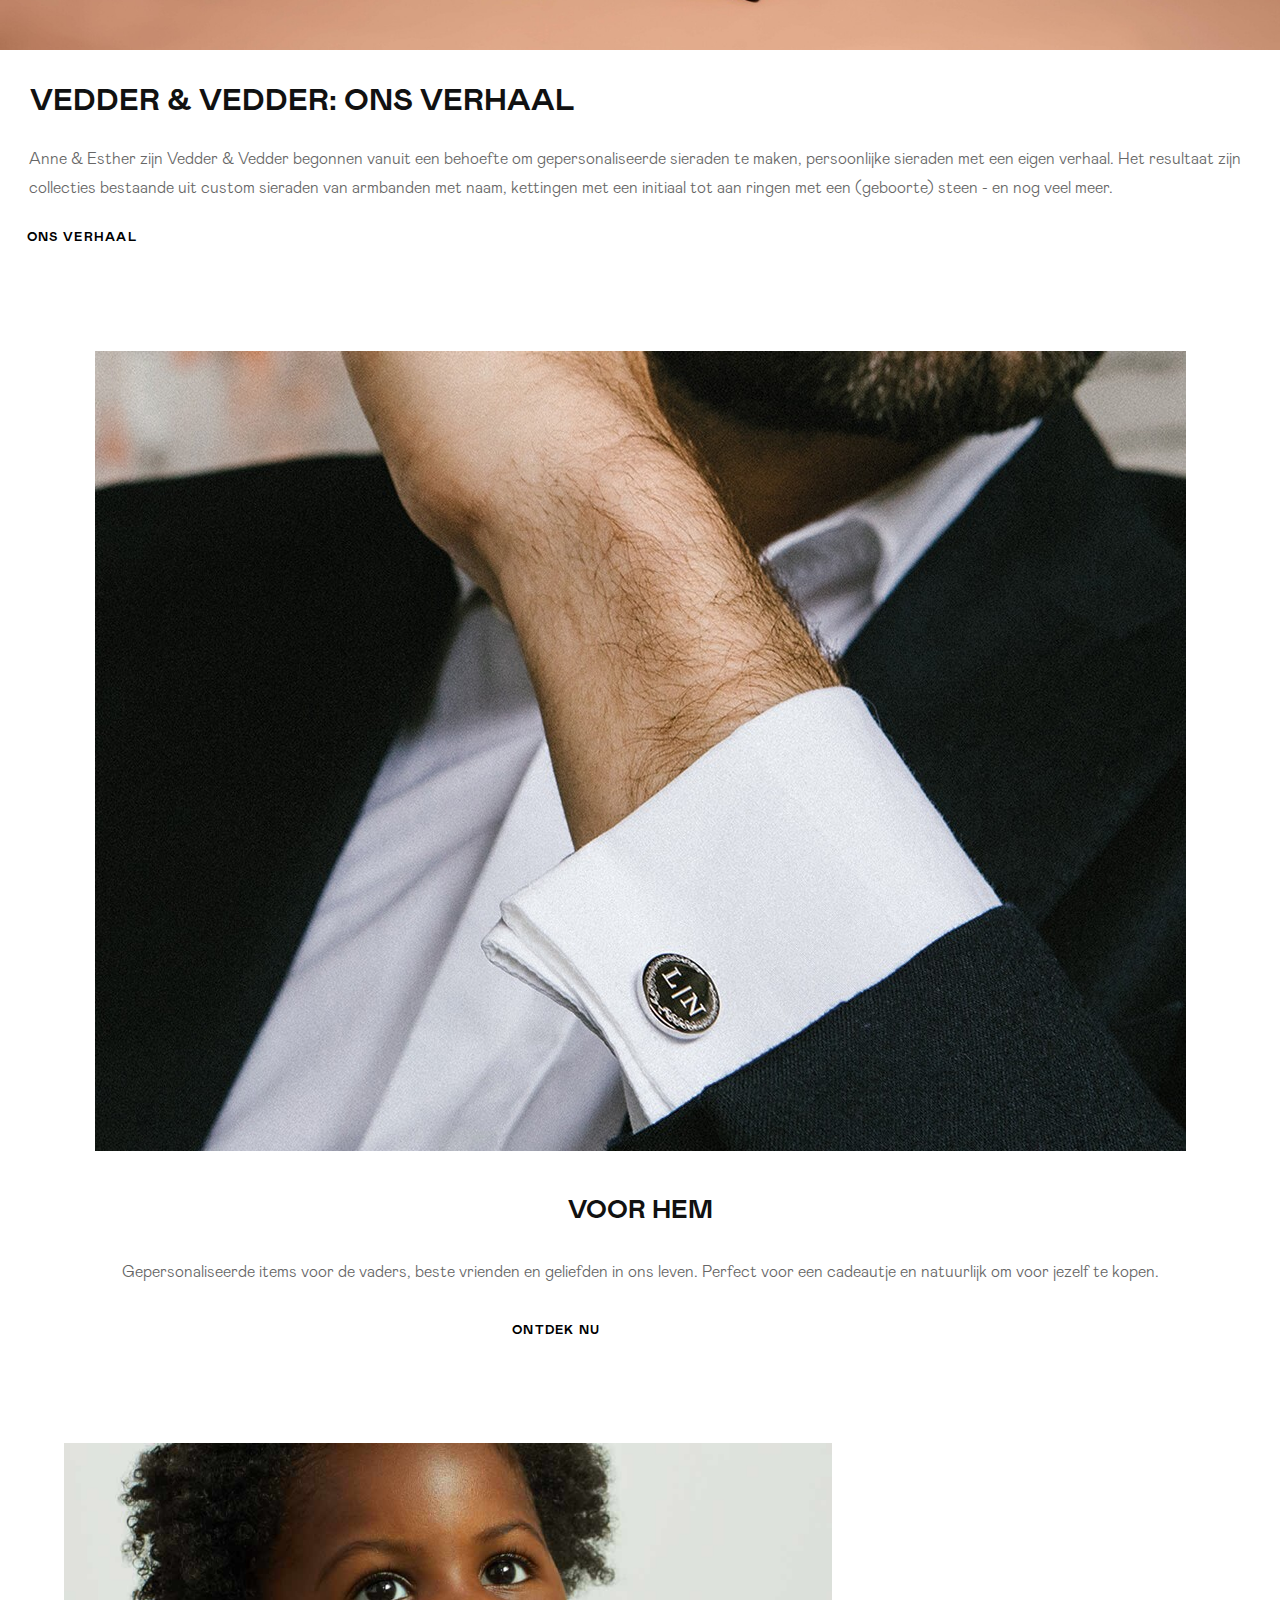
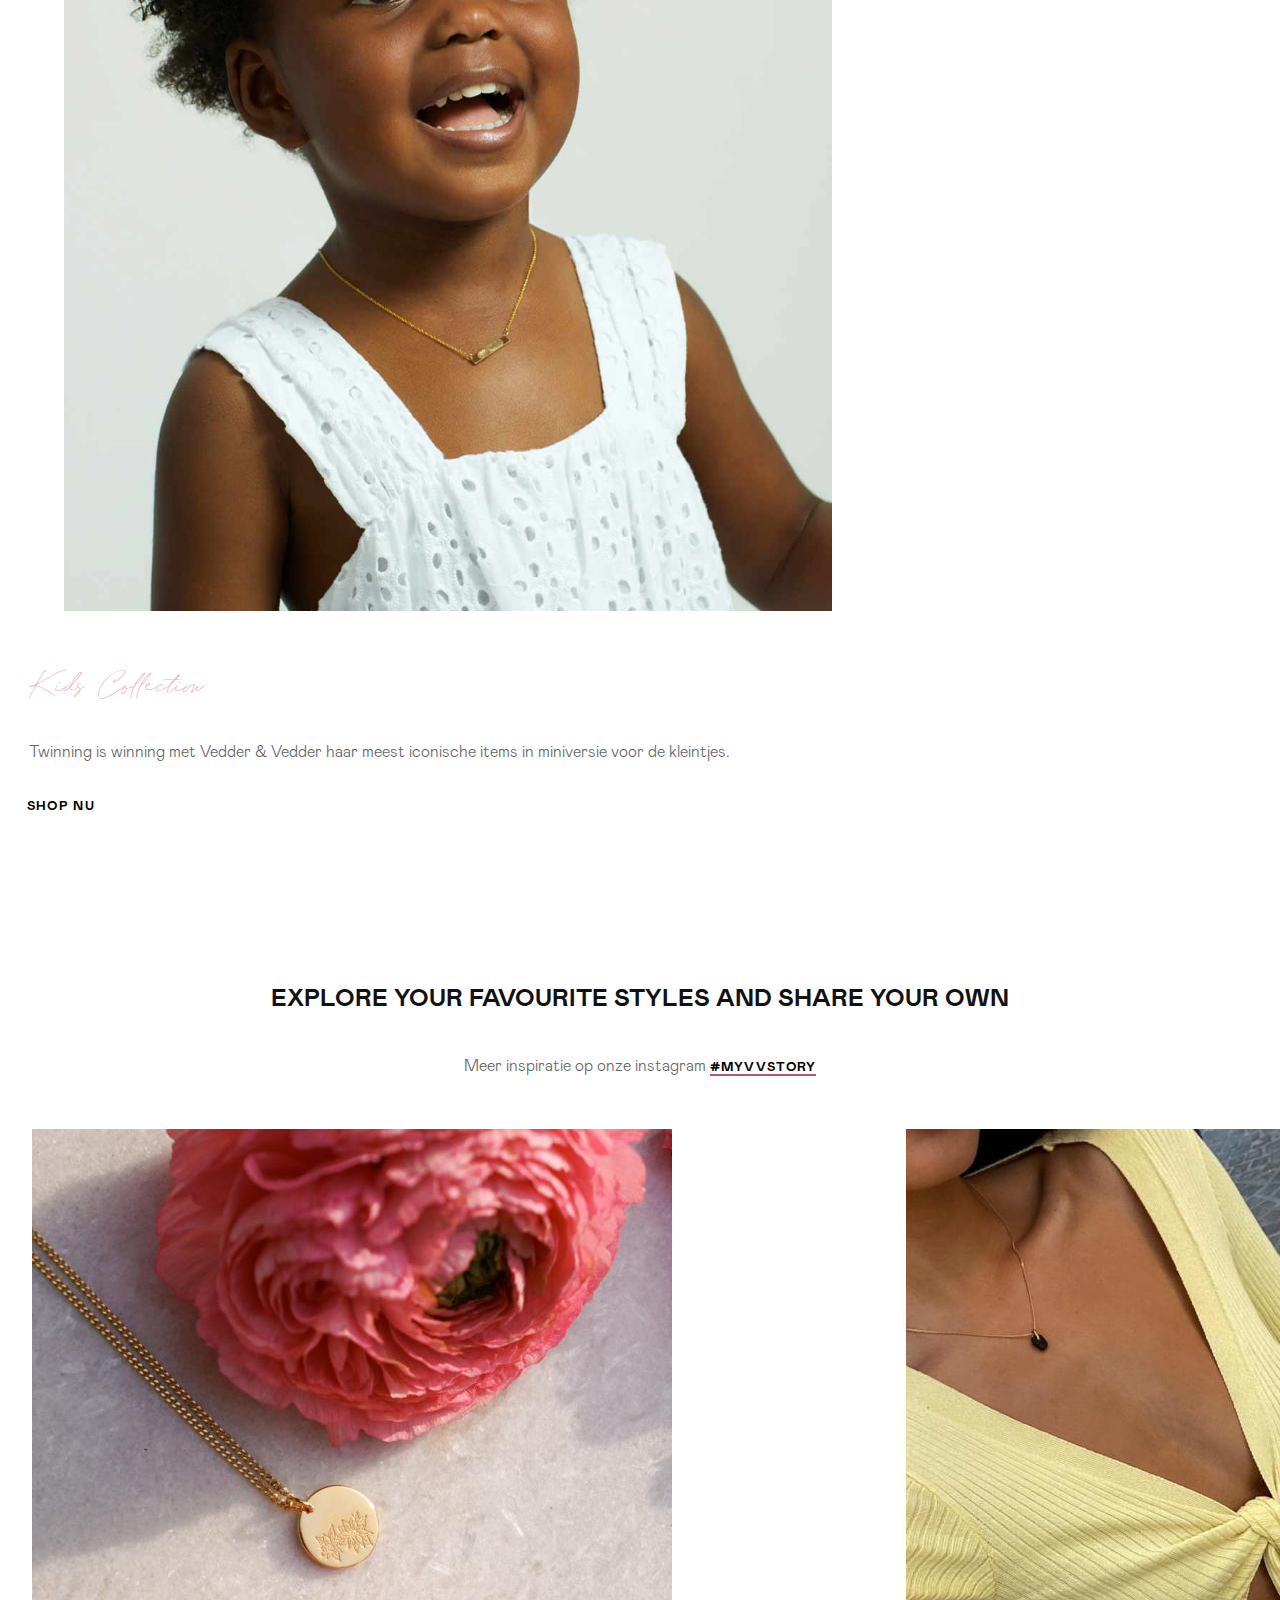
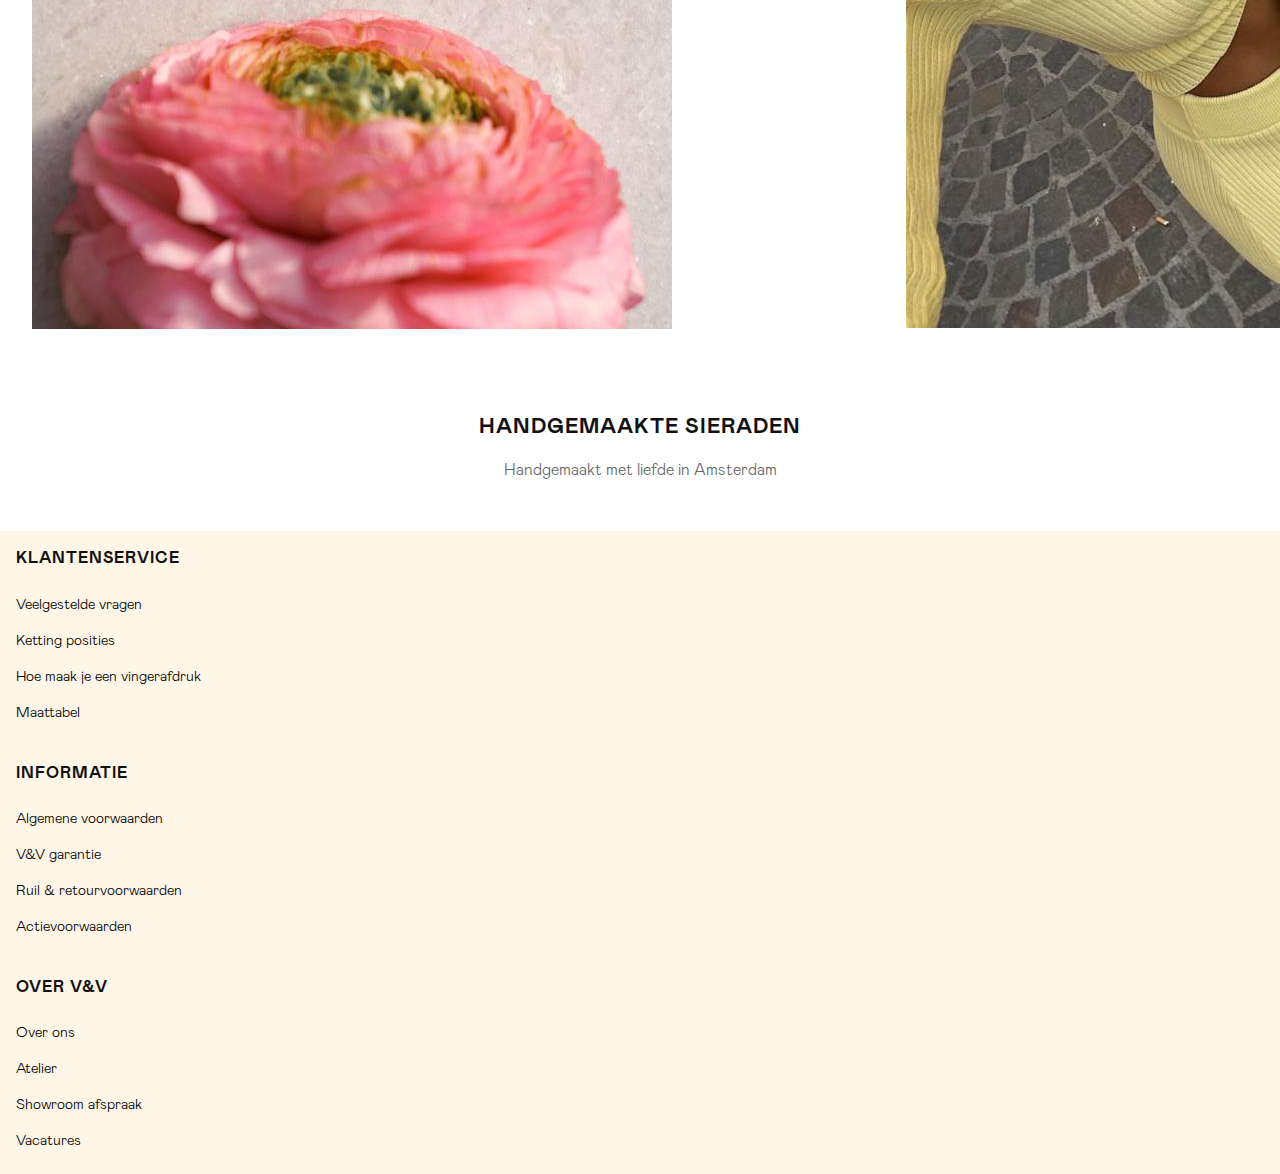
==== commit 0f7f752f: "Add files via upload" ====
--- a/index.html
+++ b/index.html
@@ -21,6 +21,8 @@
 			<!-- arialabel toevoegne, svg opzoeken hamburger + zoekbalk en winkelmandje  -->
 			<button><img src="images/hamburgermenu.svg" alt=""></button>
 
+
+			<!-- alt text toeveogen -->
 			<nav>
 				<ul>
 					<li><a href="#"><img src="images/search.png" alt=""></a></li>
@@ -68,7 +70,7 @@
 			<img src="images/1200x1200bibibubble.jpeg" alt="Bibi Birthstone Necklace">
 			<p>Shop nu</p>
 		</section>
-
+<!-- links van maken voor screenreader en klikbaar -->
 		<section>
 			<h2>Best Sellers</h3>
 				<ul>
--- a/styles/style.css
+++ b/styles/style.css
@@ -221,7 +221,6 @@
 
 	transform: translateY(-100%);
 	transition: 1s;
-
 }
 
 header section:nth-of-type(1) nav ul li {
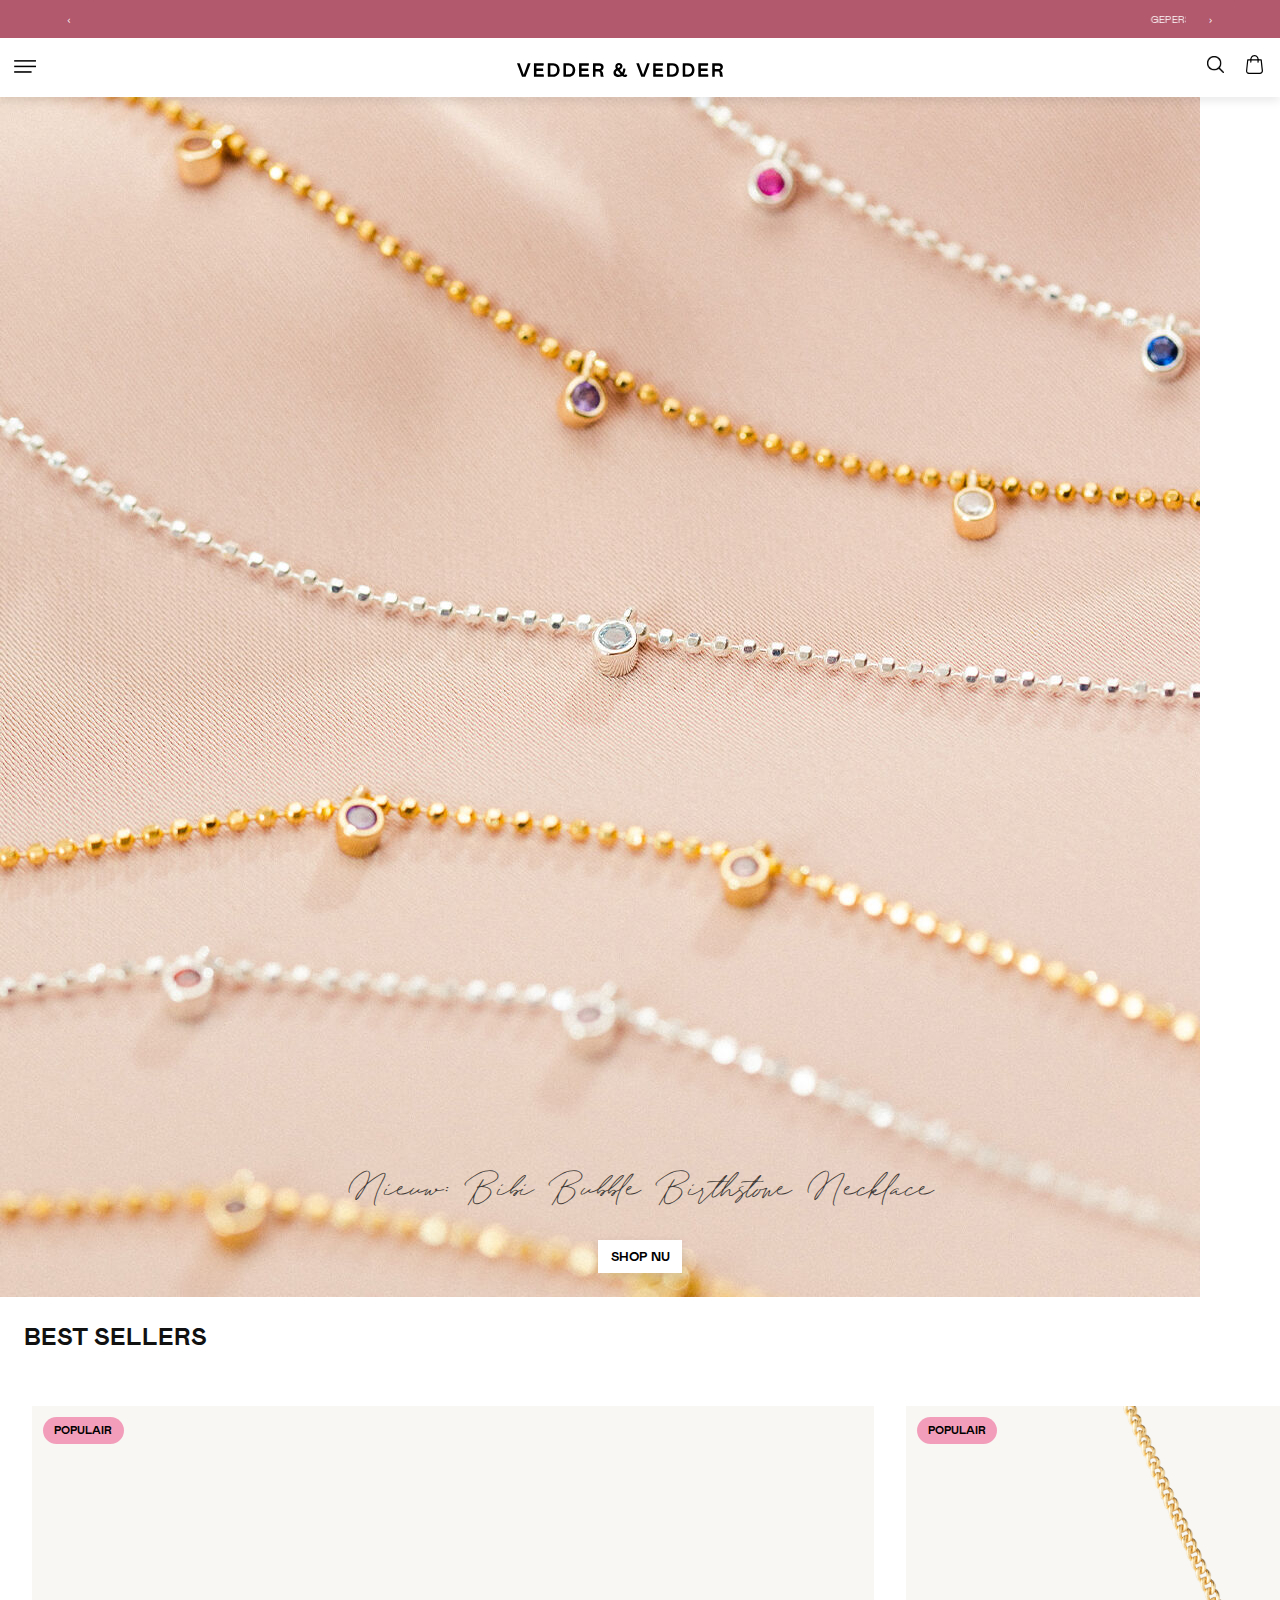
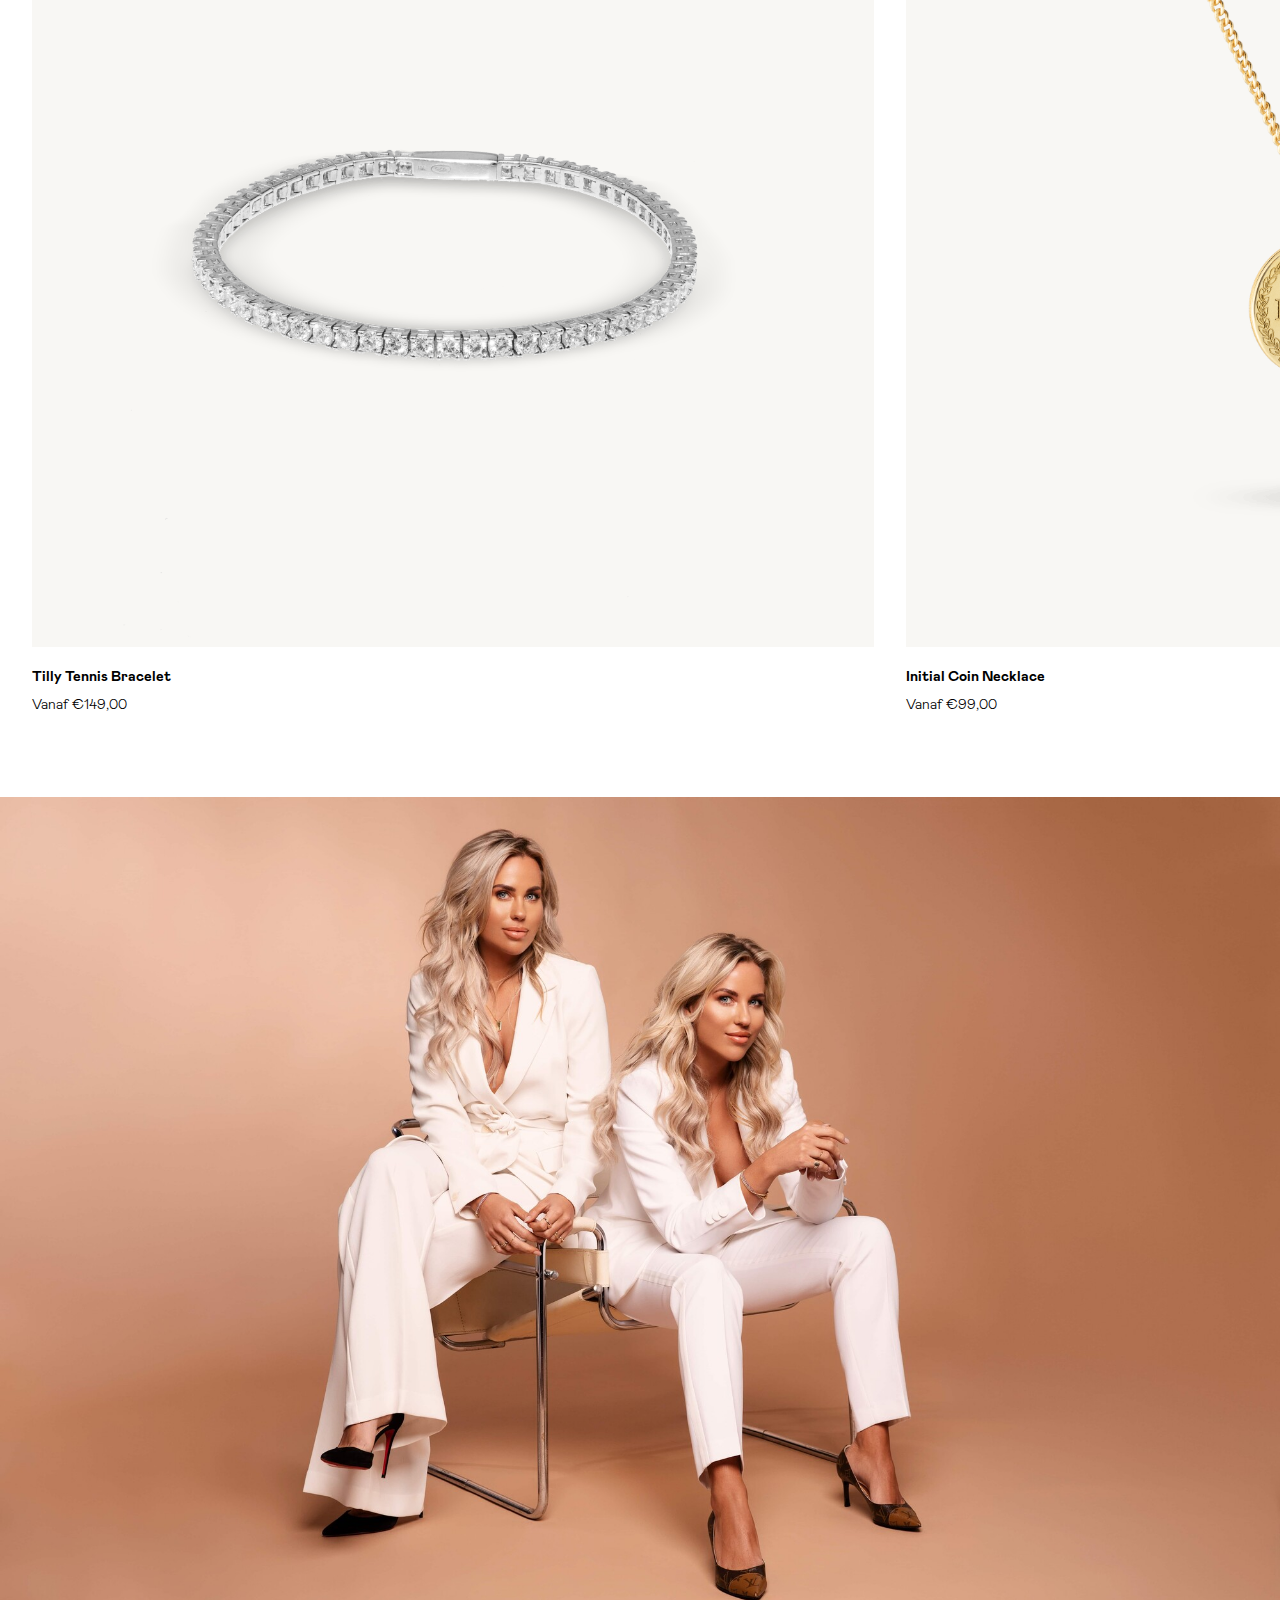
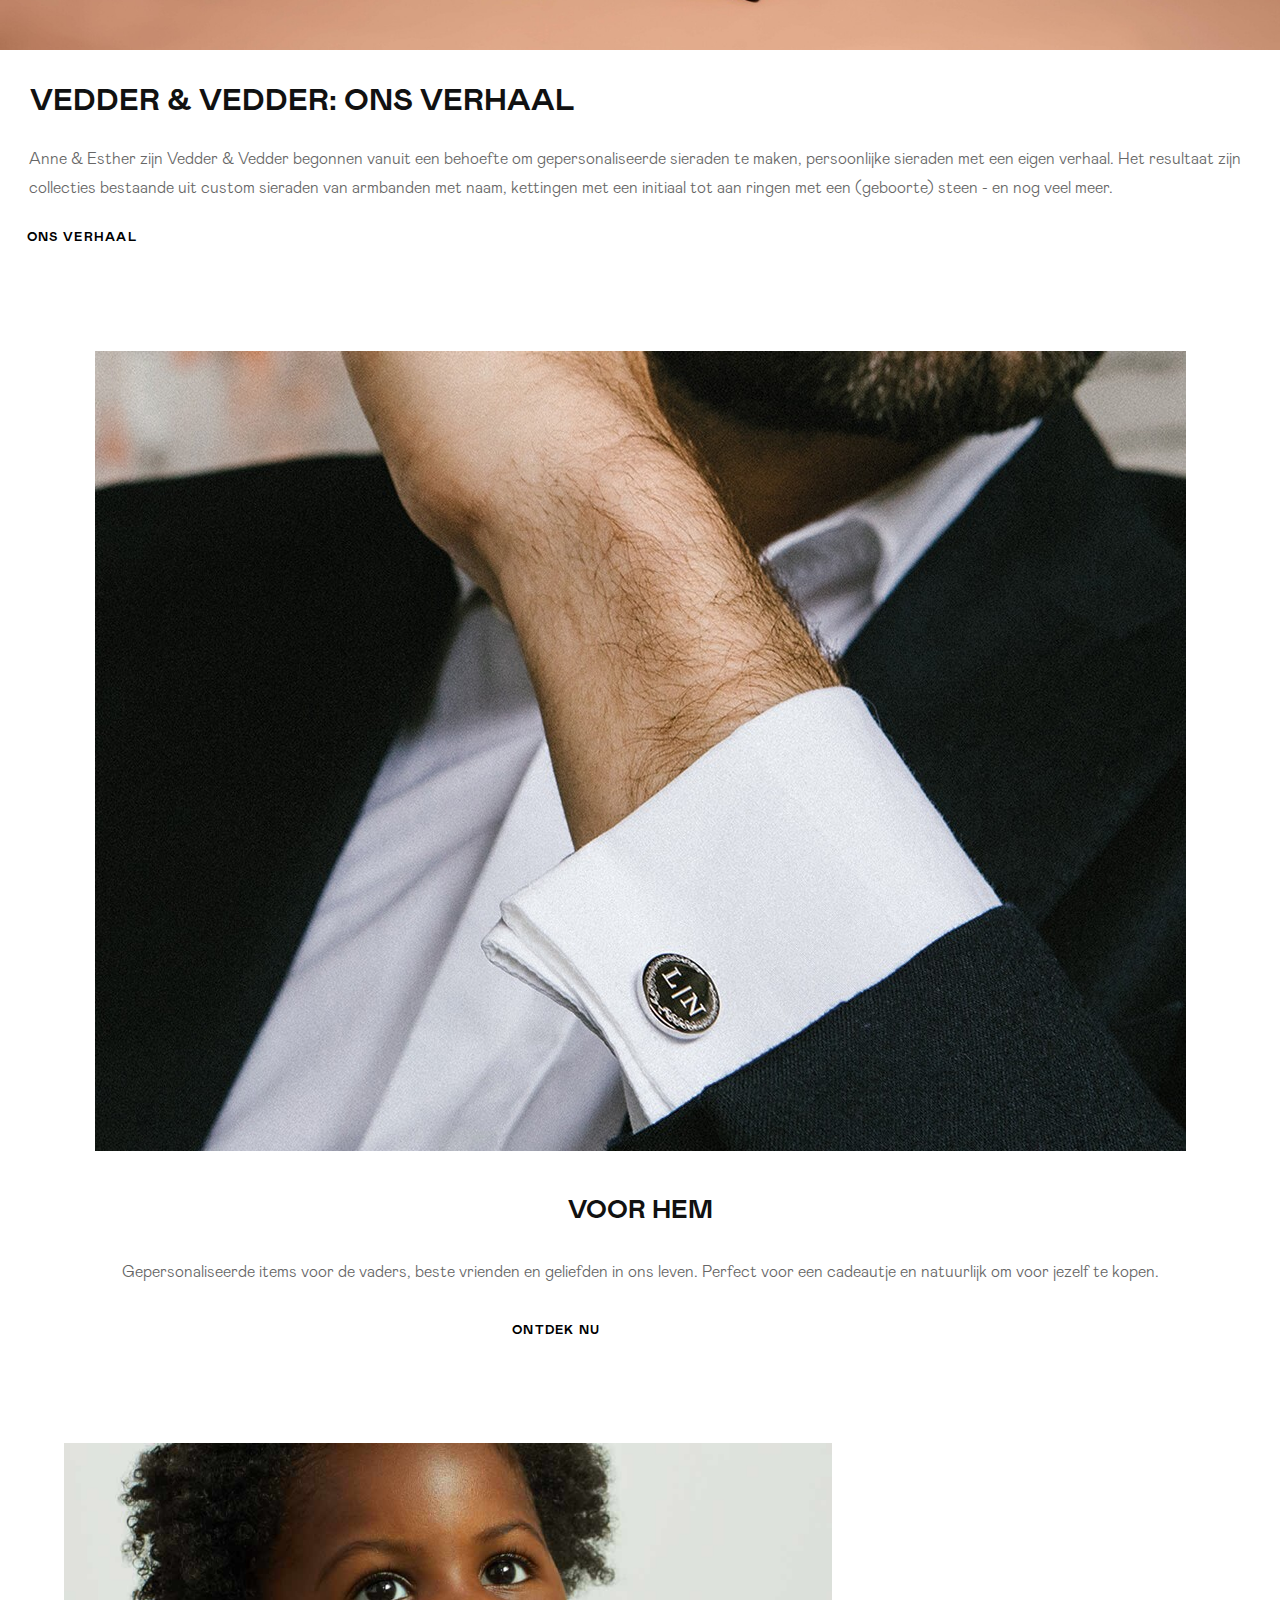
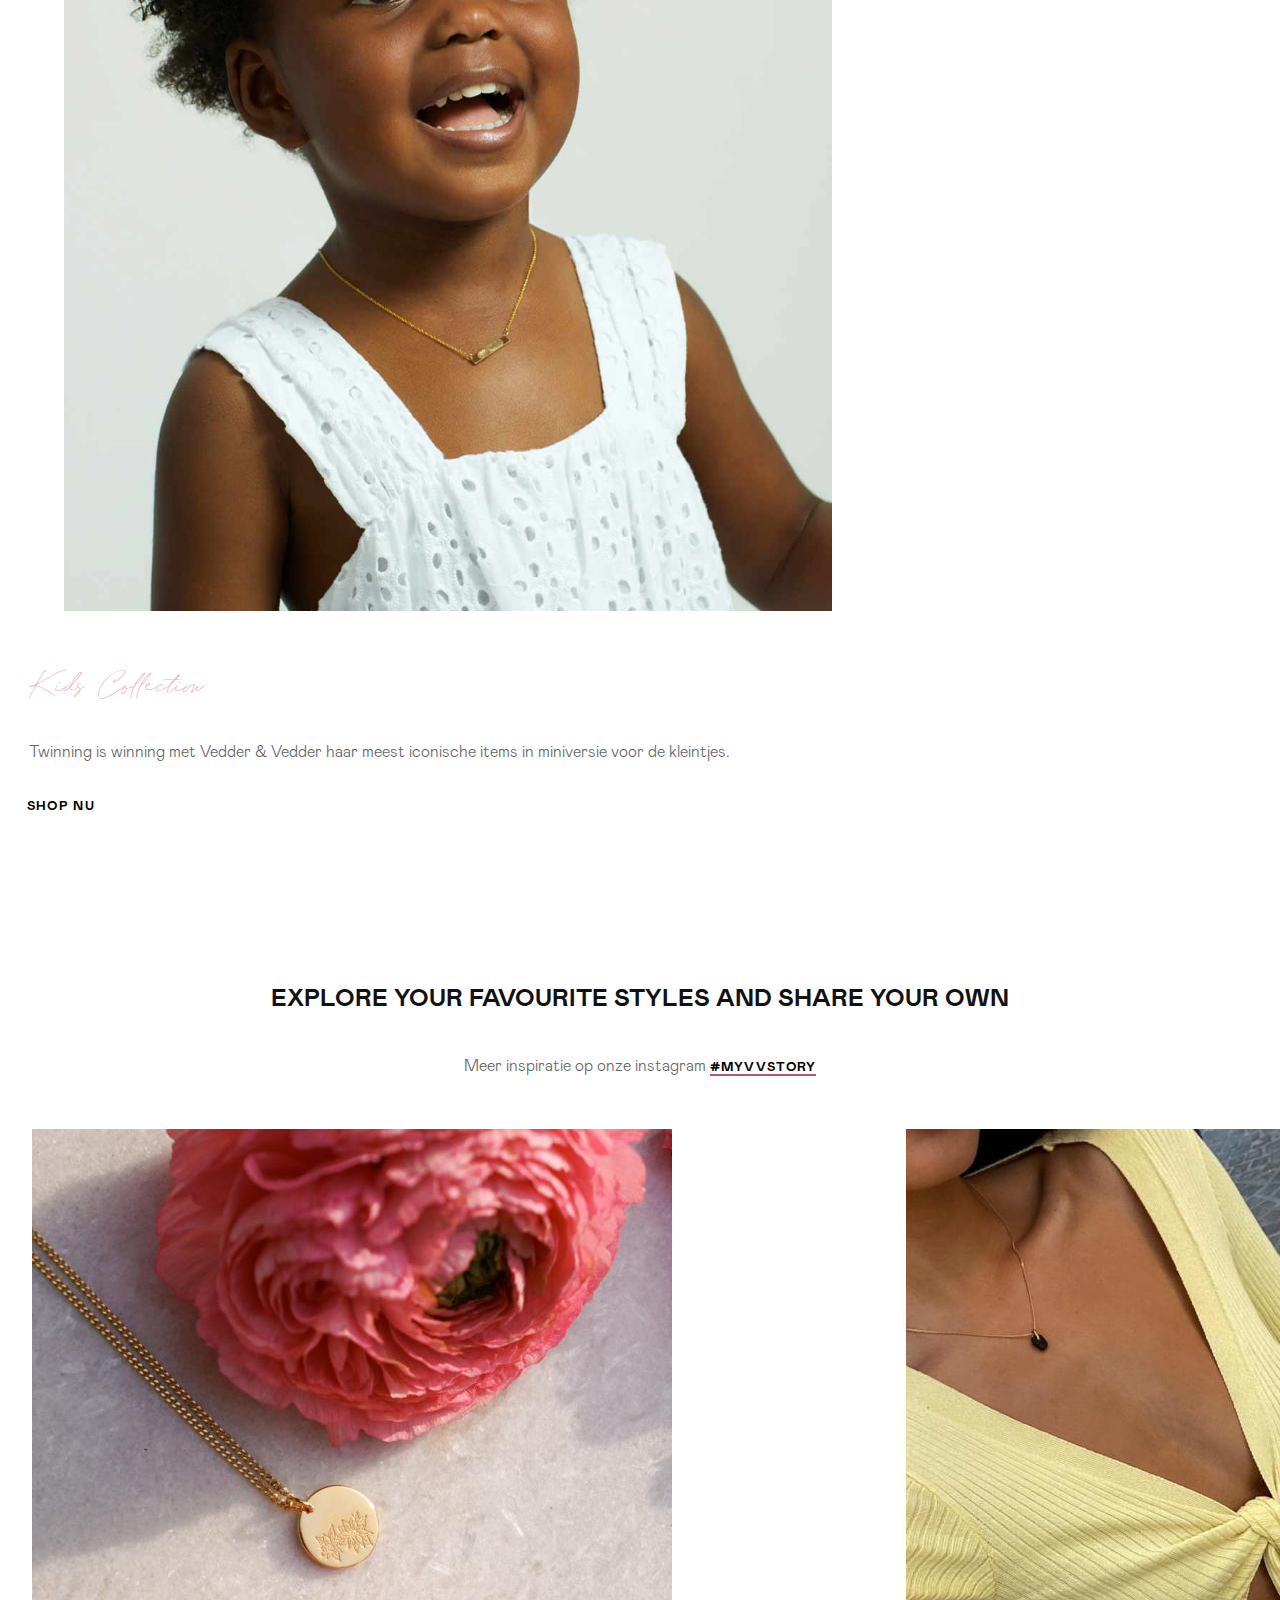
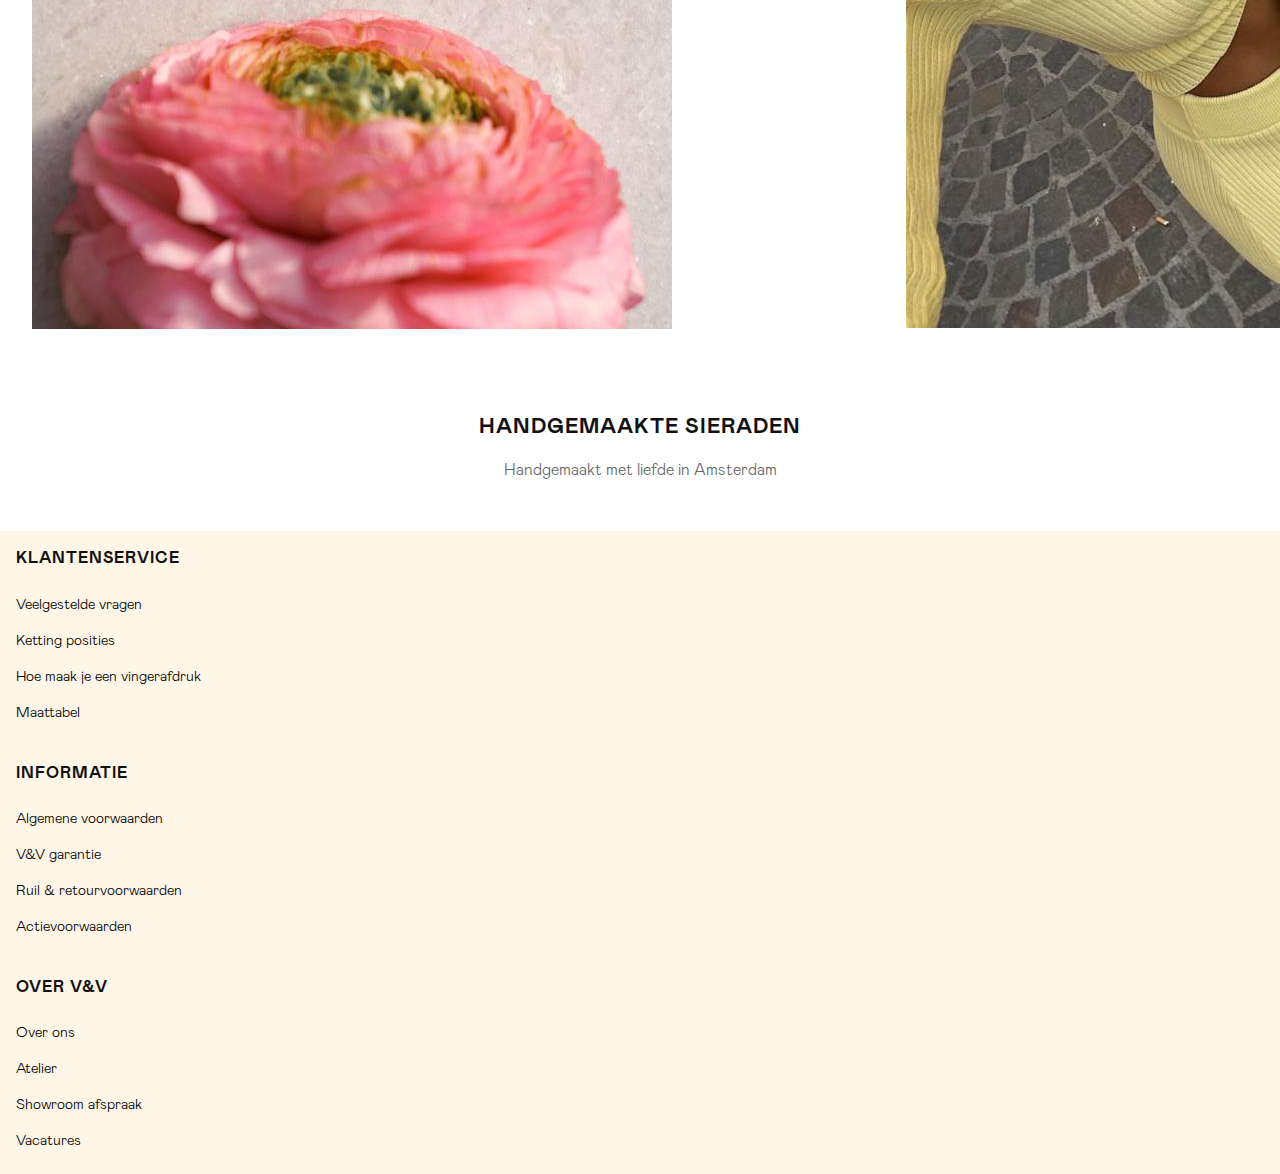
==== commit a667800c: "Add files via upload" ====
--- a/index.html
+++ b/index.html
@@ -25,8 +25,8 @@
 			<!-- alt text toeveogen -->
 			<nav>
 				<ul>
-					<li><a href="#"><img src="images/search.png" alt=""></a></li>
-					<li><a href="#"> <img src="images/shoppingcart.svg" alt=""> </a></li>
+					<li><a href="#"><img src="images/search.png" alt="de zoekbalk"></a></li>
+					<li><a href="#"> <img src="images/shoppingcart.svg" alt="winkelmandje"> </a></li>
 				</ul>
 			</nav>
 		</section>
--- a/styles/style.css
+++ b/styles/style.css
@@ -42,6 +42,7 @@
 	--color-text-white: #ffffff;
 	--color-text-black: #000000;
 	--color-text-pink: #eeb8c6;
+	--color-text-light-grey: #cecece;
 	--color-header: #111;
 	--color-tags: #f29eba;
 	--color-background: #ffffff;
@@ -51,6 +52,7 @@
 	--color-header-reclame-text: #ffffff;
 
 	--color-underline-link: #b2596d;
+	--color-underline-light-grey: #cecece;
 
 	/* fonts */
 	--type-font-headers: "Mabry Bold";
@@ -310,6 +312,7 @@
 /*********************/
 
 
+
 main section:nth-of-type(1) {
 	display: grid;
 	grid-template-rows: 1fr 5em;
@@ -339,8 +342,8 @@
 }
 
 main section:nth-of-type(1) p {
-	padding: .4em .4em .4em;
-	margin: 1em 1em 1em 1em;
+	padding: .4em 1em .4em;
+	/* margin: 1em 1em 1em 1em; */
 	box-shadow: 0 3px 10px rgb(0 0 0 / 0.1);
 
 	font-family: var(--type-font-headers);
@@ -520,7 +523,7 @@
 
 
 main section:nth-child(3) p:nth-of-type(2) {
-	padding:0;
+	padding: 0;
 	padding-bottom: 1em;
 	margin-left: 2.1em;
 	margin-bottom: 7em;
@@ -551,7 +554,7 @@
 }
 
 main section:nth-child(4) p:nth-of-type(2) {
-	padding:0;
+	padding: 0;
 	padding-bottom: 1em;
 	margin-bottom: 7em;
 	margin-left: 40%;
@@ -581,7 +584,7 @@
 
 
 main section:nth-of-type(5) p:nth-of-type(2) {
-	padding:0;
+	padding: 0;
 	padding-bottom: 1em;
 	margin-left: 2.1em;
 	margin-bottom: 10em;
@@ -623,7 +626,7 @@
 }
 
 /*********************/
-/* SECTION 7 = HANDGEMAATE SIERADEN */
+/* SECTION 7 = HANDGEMAAKTE SIERADEN */
 /*********************/
 main section:nth-of-type(7) h2 {
 	padding: 2em 0em 0.1em;
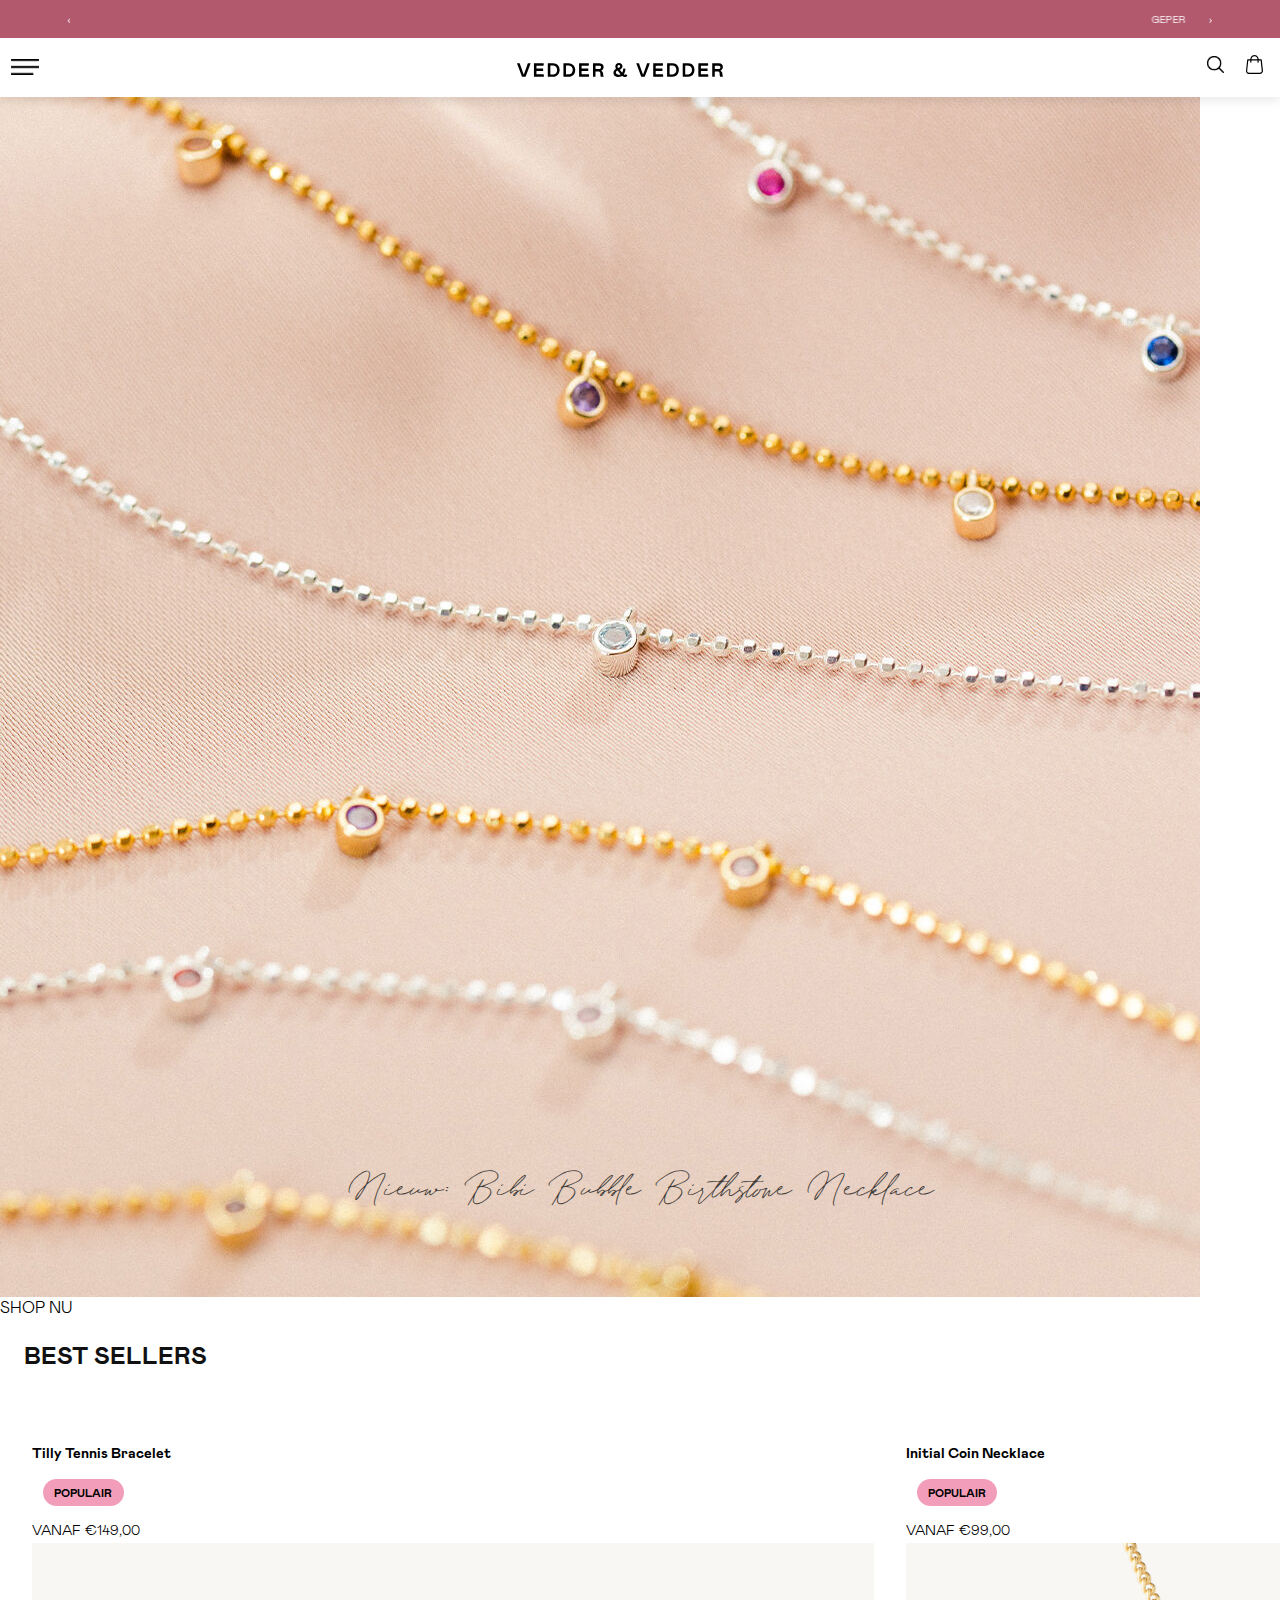
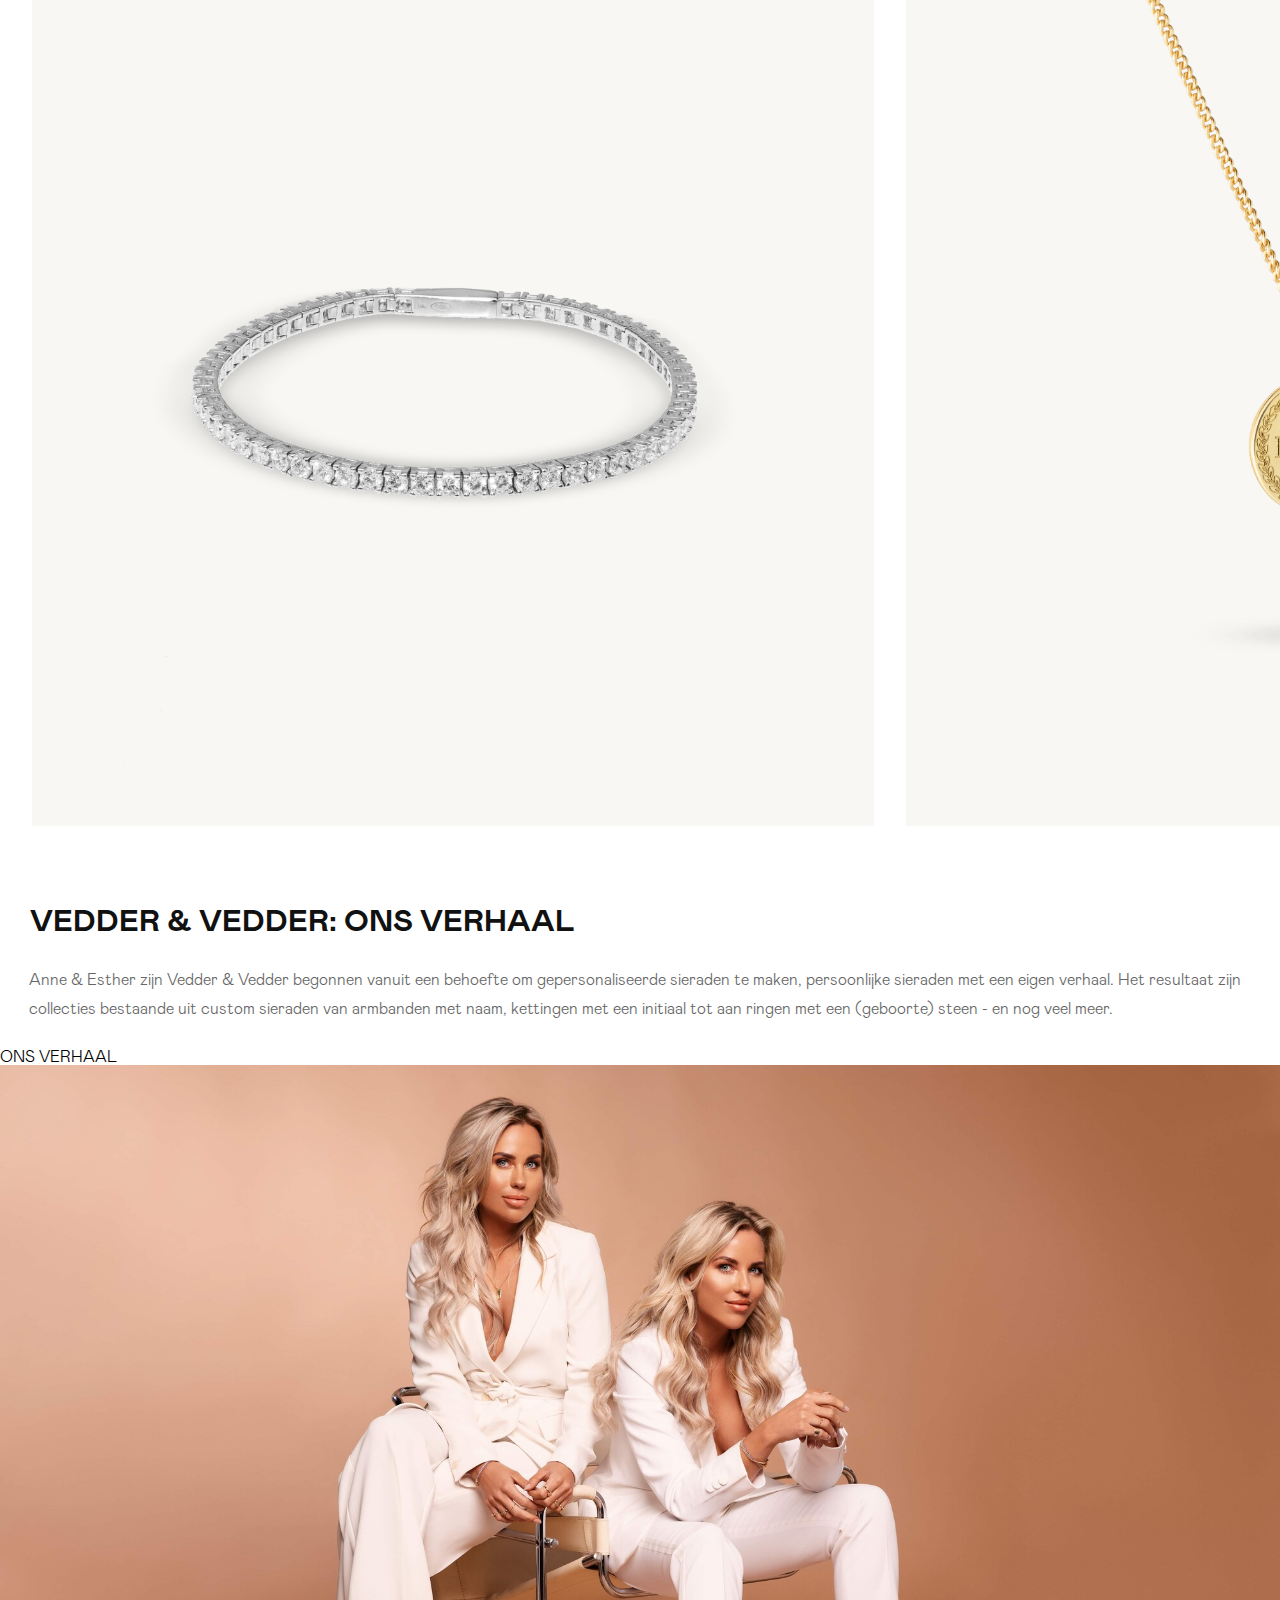
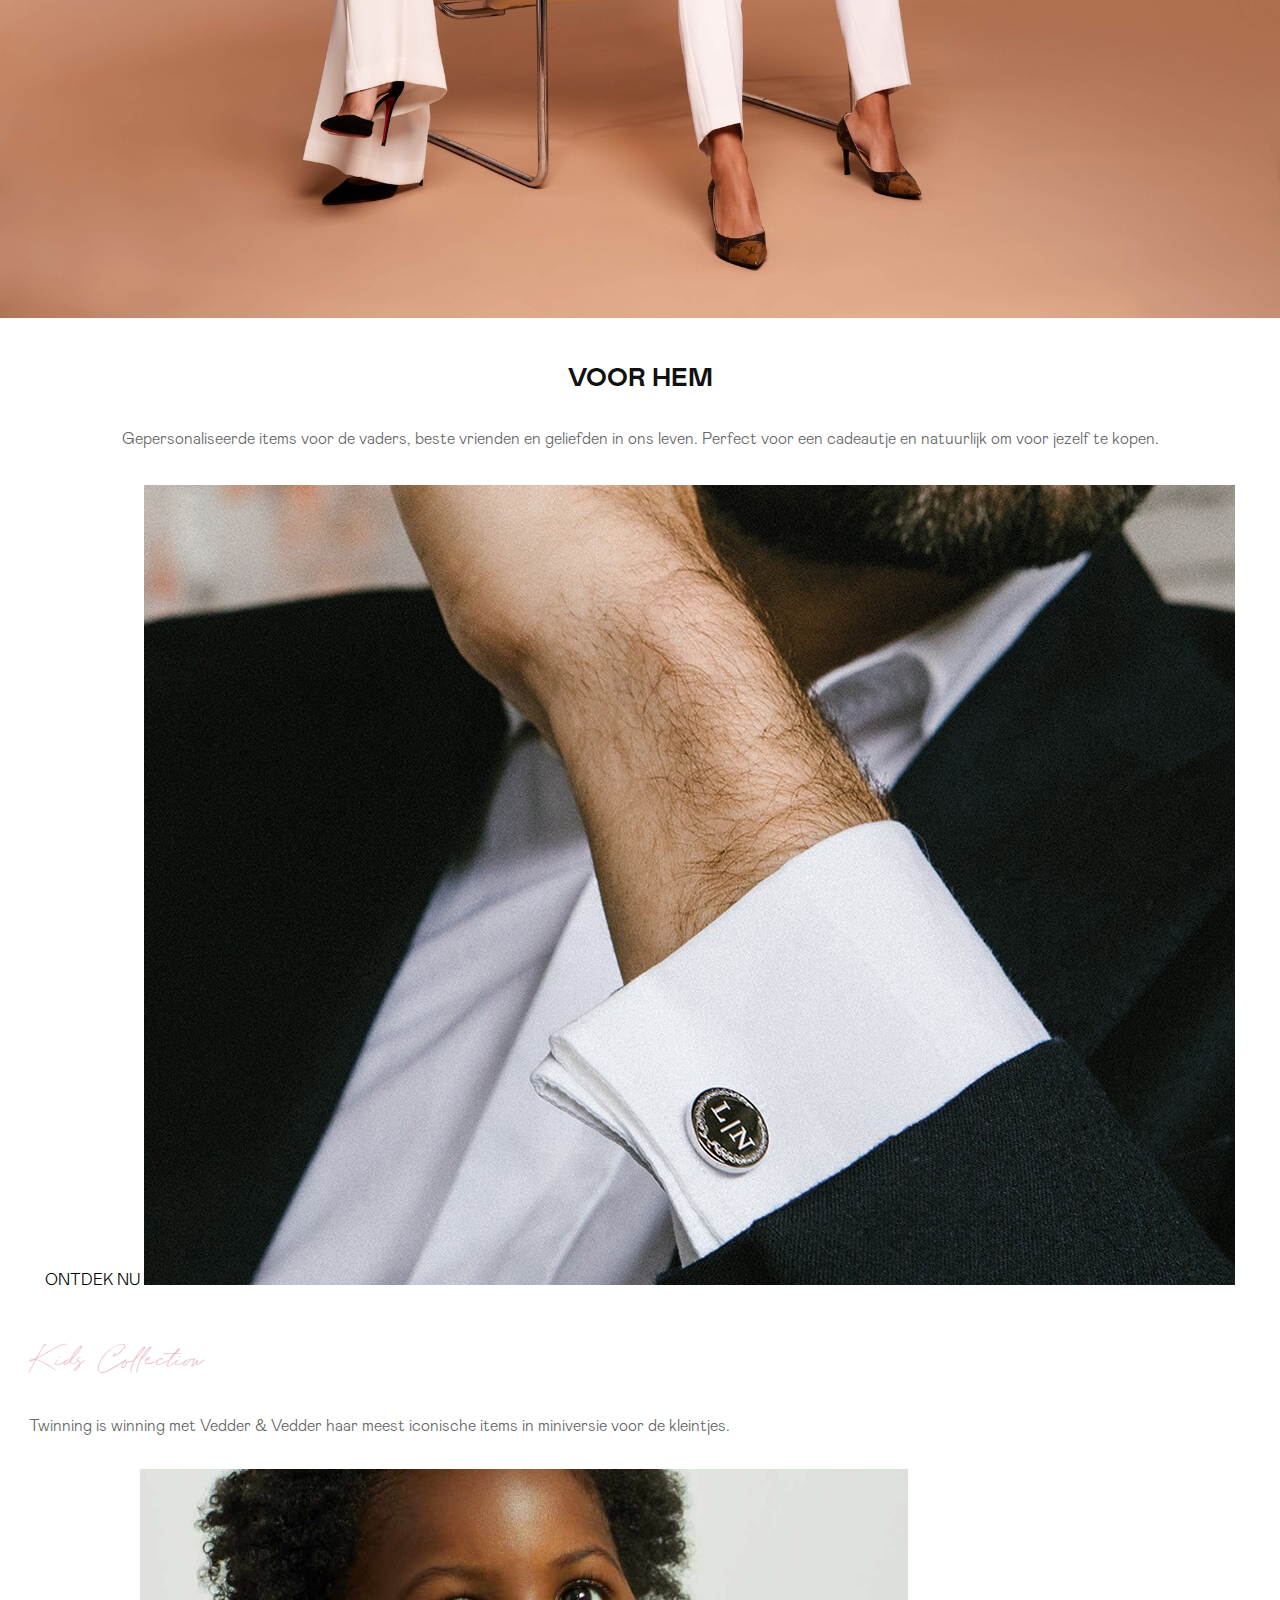
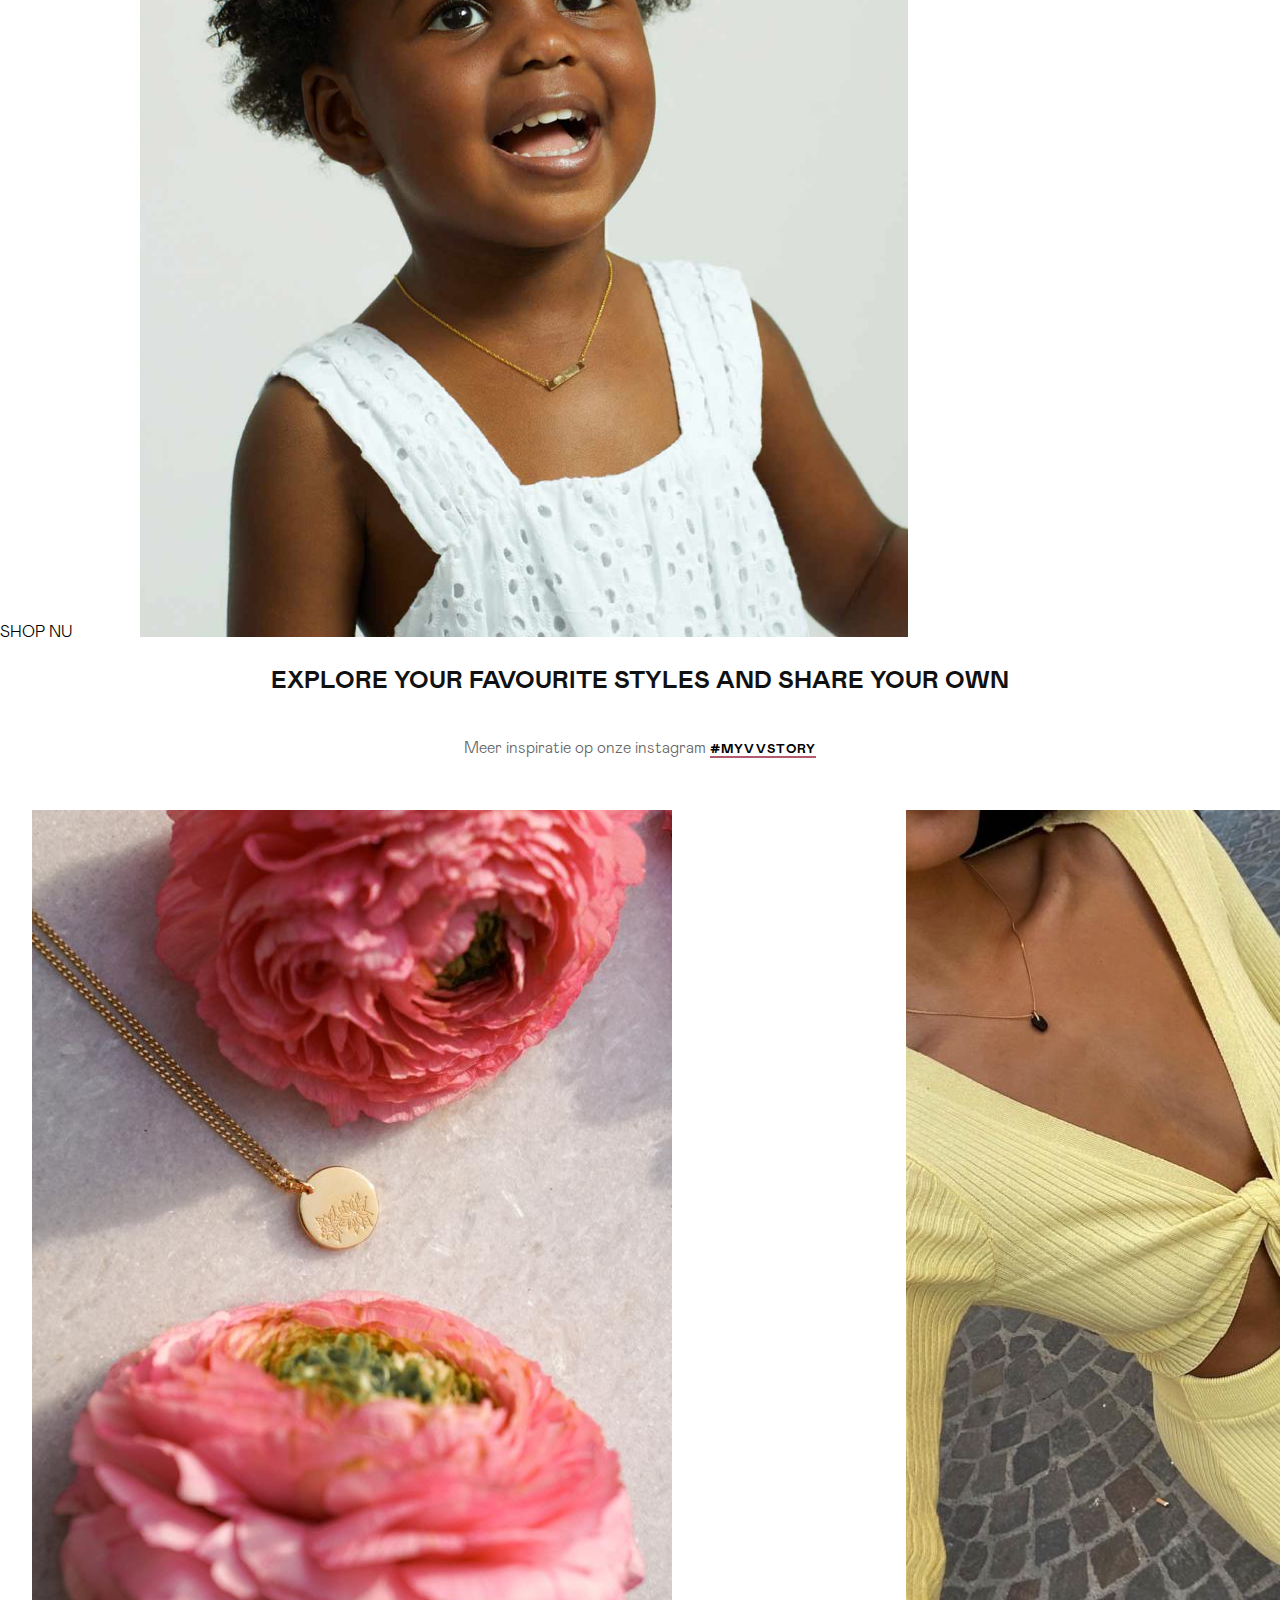
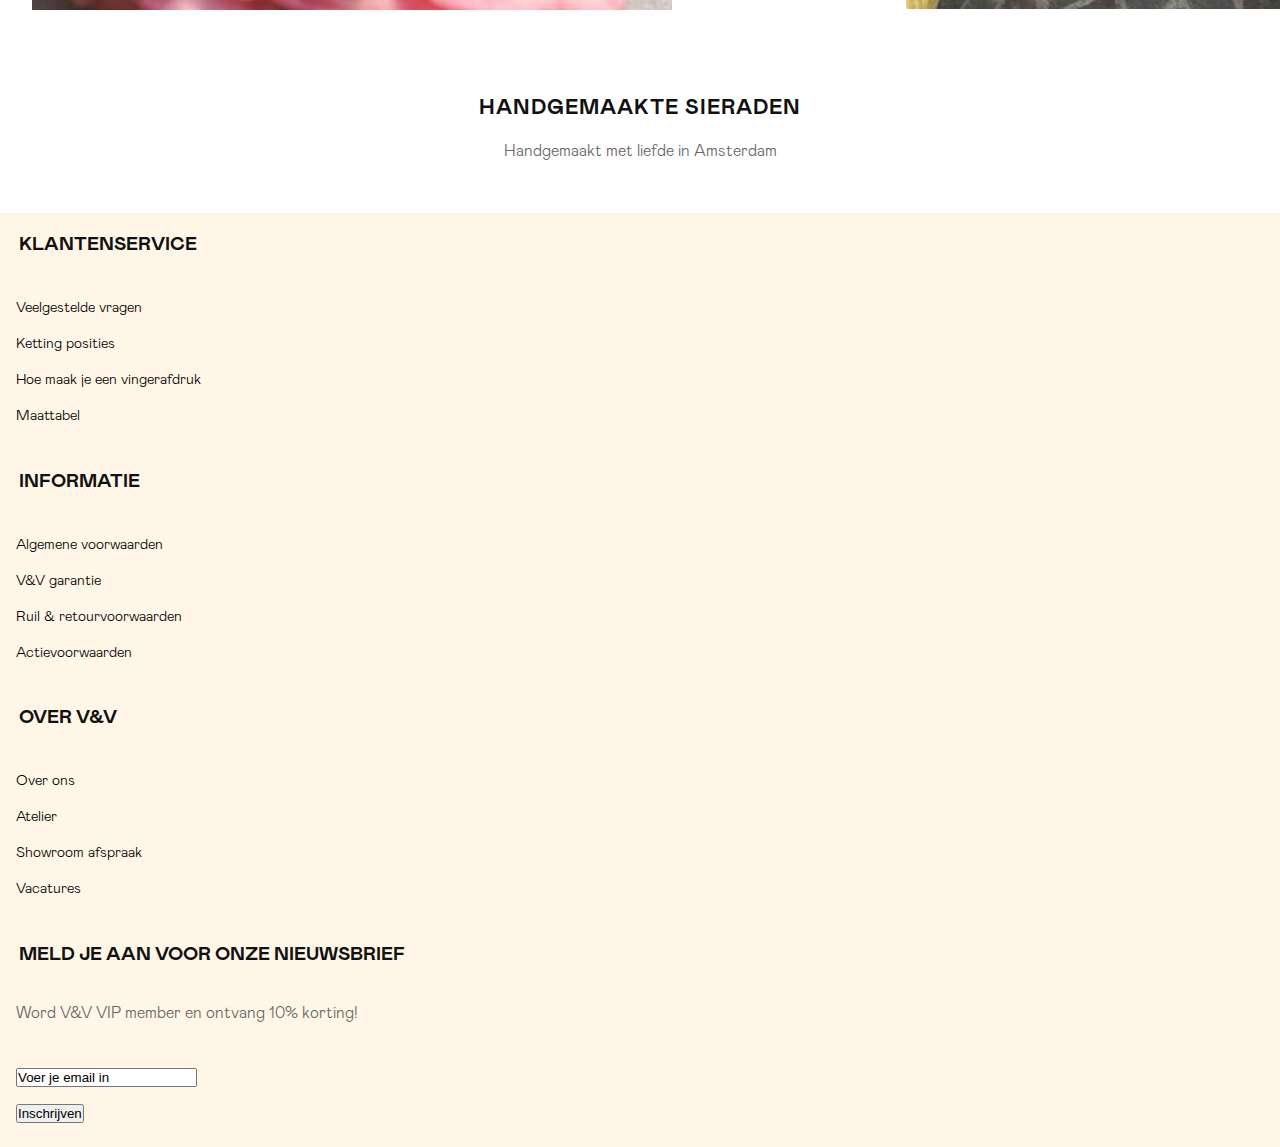
==== commit 7f52dcd4: "Add files via upload" ====
--- a/index.html
+++ b/index.html
@@ -18,15 +18,12 @@
 				<img src="images/logo.svg" alt="Vedder & Vedder logo">
 			</h1>
 
-			<!-- arialabel toevoegne, svg opzoeken hamburger + zoekbalk en winkelmandje  -->
-			<button><img src="images/hamburgermenu.svg" alt=""></button>
+			<button><img src="images/hamburgermenu.png" alt="open menu"></button>
 
-
-			<!-- alt text toeveogen -->
 			<nav>
 				<ul>
 					<li><a href="#"><img src="images/search.png" alt="de zoekbalk"></a></li>
-					<li><a href="#"> <img src="images/shoppingcart.svg" alt="winkelmandje"> </a></li>
+					<li><a href="#"> <img src="images/shoppingcart.svg" alt="winkelmand"> </a></li>
 				</ul>
 			</nav>
 		</section>
@@ -35,21 +32,20 @@
 		<!-- los zodat die onder de eerste setion kan -->
 		<nav>
 			<ul>
-				<li><a href="#">Alle producten </a></li>
-				<li><a href="#">Kettingen</a></li>
-				<li><a href="#">Armbanden</a></li>
-				<li><a href="#">Ringen</a></li>
-				<li><a href="#">Oorbellen</a></li>
-				<li><a href="#">Collecties</a></li>
-				<li><a href="#">Cadeaus</a></li>
-				<li><a href="#">World of V&V</a></li>
-				<li><a href="#">Dutch</a></li>
-				<li><a href="#">€Eur</a></li>
+				<li><a href="./productpagina.html">Alle producten </a></li>
+				<li><a href="./productpagina.html">Kettingen</a></li>
+				<li><a href="./productpagina.html">Armbanden</a></li>
+				<li><a href="./productpagina.html">Ringen</a></li>
+				<li><a href="./productpagina.html">Oorbellen</a></li>
+				<li><a href="./productpagina.html">Collecties</a></li>
+				<li><a href="./productpagina.html">Cadeaus</a></li>
+				<li><a href="./productpagina.html">World of V&V</a></li>
+				<li><a href="./productpagina.html">Dutch</a></li>
+				<li><a href="./productpagina.html">€Eur</a></li>
 			</ul>
 		</nav>
 
 		<section>
-			<!-- unicode html-->
 			<button>&lsaquo;</button>
 			<marquee behavior="" direction="">
 				<ul>
@@ -68,74 +64,78 @@
 		<section>
 			<h2>Nieuw: Bibi Bubble Birthstone Necklace</h2>
 			<img src="images/1200x1200bibibubble.jpeg" alt="Bibi Birthstone Necklace">
-			<p>Shop nu</p>
+			<a href="./productpagina.html">Shop nu</a>
+
 		</section>
-<!-- links van maken voor screenreader en klikbaar -->
+		<!-- links van maken voor screenreader en klikbaar -->
 		<section>
 			<h2>Best Sellers</h3>
 				<ul>
 					<li>
-						<h3>Tilly Tennis Bracelet</h3>
-						<p>Populair</p>
-						<p>Vanaf €149,00</p>
-						<img src="images/show_tennis_bracelet-silver_met_schaduw.webp" alt="Tilly Tennis Bracelet">
+						<a href="./productpagina.html">
+							<h3>Tilly Tennis Bracelet</h3>
+							<p>Populair</p>
+							<p>Vanaf €149,00</p>
+							<img src="images/show_tennis_bracelet-silver_met_schaduw.webp" alt="Tilly Tennis Bracelet">
+						</a>
 					</li>
 
 					<li>
-						<h3>Initial Coin Necklace</h3>
-						<p>Populair</p>
-						<p>Vanaf €99,00</p>
-						<img src="images/initial_coin_necklace___rvl___gold.webp" alt="Initial Coin Necklace">
+						<a href="./productpagina.html">
+							<h3>Initial Coin Necklace</h3>
+							<p>Populair</p>
+							<p>Vanaf €99,00</p>
+							<img src="images/initial_coin_necklace___rvl___gold.webp" alt="Initial Coin Necklace">
+						</a>
 					</li>
 
 					<li>
-
-						<h3>Letter Necklace</h3>
-						<p>Populair</p>
-						<p>Vanaf €179,00</p>
-						<img src="images/letter_necklace_vertical_4.webp" alt="Letter Necklace">
+						<a href="./productpagina.html">
+							<h3>Letter Necklace</h3>
+							<p>Populair</p>
+							<p>Vanaf €179,00</p>
+							<img src="images/letter_necklace_vertical_4.webp" alt="Letter Necklace">
+						</a>
 					</li>
 				</ul>
 		</section>
 
 		<section>
-			<img src="images/an-es-homepage.jpeg" alt="Anne & Esther Vedder">
 			<h2>Vedder & Vedder: Ons Verhaal</h2>
 			<p>Anne & Esther zijn Vedder & Vedder begonnen vanuit een behoefte om gepersonaliseerde sieraden te maken,
 				persoonlijke sieraden met een eigen verhaal. Het resultaat zijn collecties bestaande uit custom
 				sieraden van armbanden met naam, kettingen met een initiaal tot aan ringen met een (geboorte) steen - en
 				nog veel
 				meer.</p>
-			<p><a href="#"> Ons verhaal</a>
-			</p>
+			<a href="#">Ons verhaal</a>
+			<img src="images/an-es-homepage.jpeg" alt="Anne & Esther Vedder">
 		</section>
 
 		<section>
-			<img src="images/mens_collection.webp" alt="De mannencollectie">
 			<h2>Voor hem</h2>
 			<p>Gepersonaliseerde items voor de vaders, beste vrienden en geliefden in ons leven. Perfect voor een
 				cadeautje
 				en natuurlijk om voor jezelf te kopen.</p>
-			<p><a href="#">Ontdek nu</a></p>
+			<a href="#">Ontdek nu</a>
+			<img src="images/mens_collection.webp" alt="De mannencollectie">
 		</section>
 
 		<section>
-			<img src="images/kids_1.webp" alt="De kidscollectie">
 			<h2>Kids Collection</h2>
 			<p>Twinning is winning met Vedder & Vedder haar meest iconische items in miniversie voor de kleintjes.</p>
-			<p><a href="#">Shop nu</a></p>
+			<a href="#">Shop nu</a>
+			<img src="images/kids_1.webp" alt="De kidscollectie">
 		</section>
-		<!-- misschien animaties -->
 
 		<section>
 			<h2>Explore your favourite styles and share your own</h2>
-			<p>Meer inspiratie op onze instagram <a href="https://www.instagram.com/explore/tags/myvvstory/">#myvvstory</a></p>
-		
+			<p>Meer inspiratie op onze instagram <a
+					href="https://www.instagram.com/explore/tags/myvvstory/">#myvvstory</a></p>
+
 			<ul>
-				<li><img src="images/instagramcontenteen.jpeg" alt="#"></li>
-				<li><img src="images/instagramcontenttwee.jpeg" alt="#"></li>
-				<li><img src="images/instagramcontentdrie.jpeg" alt="#"></li>
-	
+				<li><img src="images/instagramcontenteen.jpeg" alt="Instagram Birthflower"></li>
+				<li><img src="images/instagramcontenttwee.jpeg" alt="Instagram Model"></li>
+				<li><img src="images/instagramcontentdrie.jpeg" alt="Instagram Bobby Bar Bracelet"></li>
 			</ul>
 		</section>
 
@@ -147,7 +147,7 @@
 
 	<footer>
 		<section>
-			<h2>Klantenservice</h2>
+			<h3>Klantenservice</h3>
 				<ul>
 					<li><a href="#">Veelgestelde vragen</a></li>
 					<li><a href="#">Ketting posities</a></li>
@@ -157,7 +157,7 @@
 		</section>
 
 		<section>
-			<h2>Informatie</h2>
+			<h3>Informatie</h3>
 				<ul>
 					<li><a href="#">Algemene voorwaarden</a></li>
 					<li><a href="#">V&V garantie</a></li>
@@ -167,7 +167,7 @@
 		</section>
 
 		<section>
-			<h2>Over V&V</h2>
+			<h3>Over V&V</h3>
 				<ul>
 					<li><a href="#">Over ons</a></li>
 					<li><a href="#">Atelier</a></li>
@@ -175,8 +175,21 @@
 					<li><a href="#">Vacatures</a></li>
 				</ul>
 		</section>
+
+		<section>
+			<h3>Meld je aan voor onze nieuwsbrief</h3>
+			<p>Word V&V VIP member en ontvang 10% korting!</p>
+			<ul>
+				<li>
+					<form action="#">
+						<label for="emailadres"></label>
+						<input type="text" id="fname" name="fname" value="Voer je email in"></form>
+				</li>
+				<li> <button>Inschrijven</button></li>
+
+			</ul>
+		</section>
 	</footer>
-	<!-- alles eerst lezen en klaarzetten voordat de javascript wordt uit gelezen -->
 	<script defer src="scripts/script.js"></script>
 </body>
 
